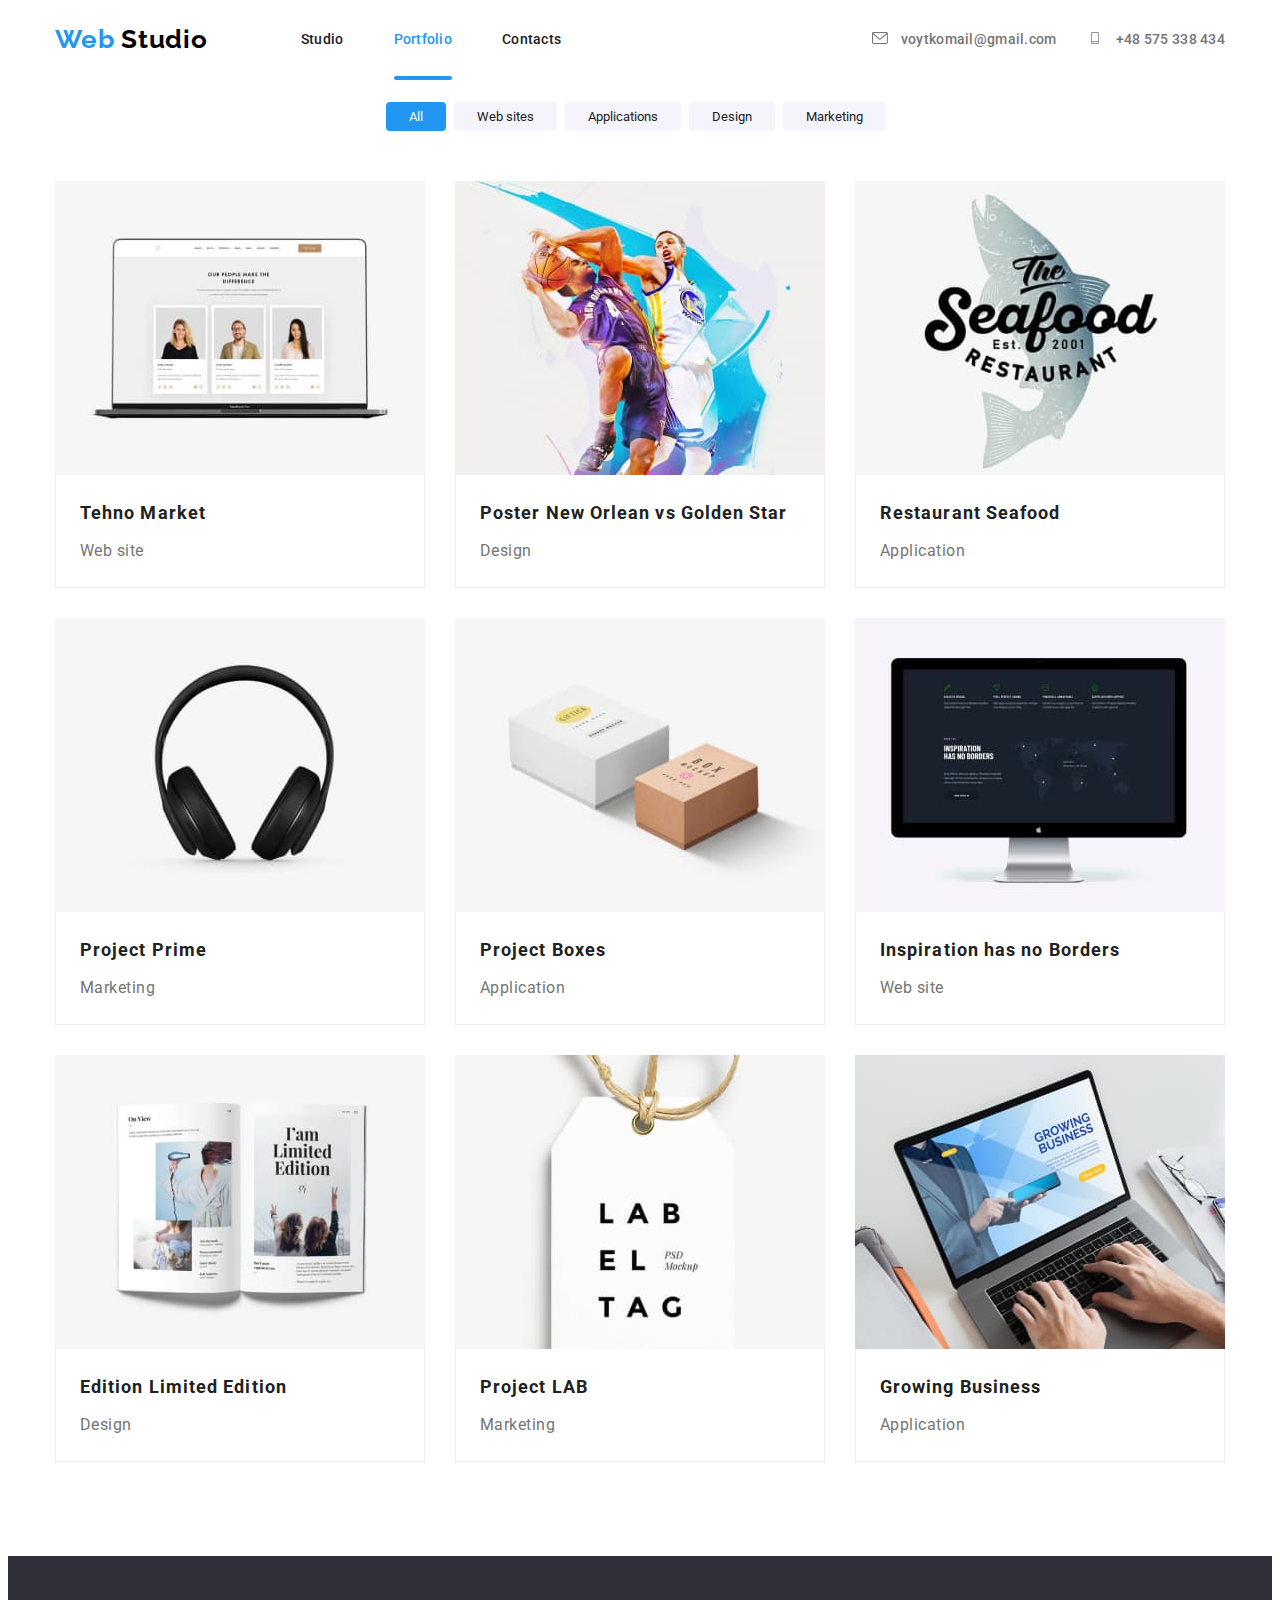
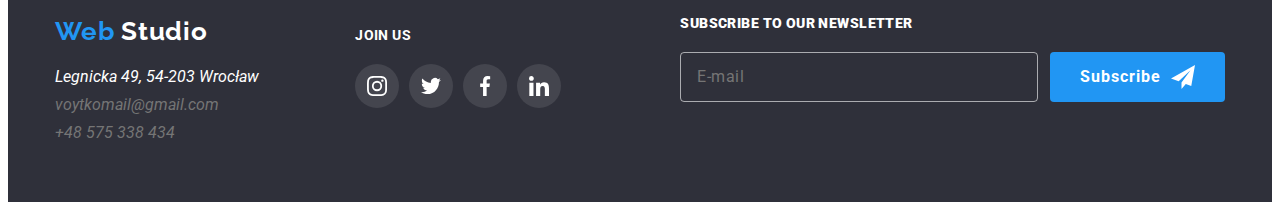
==== portfolio.html @ e6358171 "Refactoring is done." ====
<!DOCTYPE html>
<html lang="en">
  <head>
    <meta charset="UTF-8" />
    <meta http-equiv="X-UA-Compatible" content="IE=edge" />
    <meta name="viewport" content="width=device-width, initial-scale=1.0" />
    <title>Web Studio</title>
    <link
      rel="stylesheet"
      href="https://cdnjs.cloudflare.com/ajax/libs/animate.css/4.1.1/animate.min.css"
    />
    <link
      href="https://fonts.googleapis.com/css2?family=Raleway:wght@700&family=Roboto:wght@400;500;700;900&display=swap"
      rel="stylesheet"
    />
    <link
      rel="stylesheet"
      href="https://cdnjs.cloudflare.com/ajax/libs/modern-normalize/2.0.0/modern-normalize.min.css"
      integrity="sha512-4xo8blKMVCiXpTaLzQSLSw3KFOVPWhm/TRtuPVc4WG6kUgjH6J03IBuG7JZPkcWMxJ5huwaBpOpnwYElP/m6wg=="
      crossorigin="anonymous"
      referrerpolicy="no-referrer"
    />
    <link rel="stylesheet" href="./css/main.min.css" />
  </head>
  <body>
    <!-- Section HEADER -->
    <header class="header">
      <div class="container">
        <nav class="navigation">
          <a class="logo link animate__backInLeft" href="./index.html" lang="en"
            ><span>Web</span> Studio</a
          >
          <ul class="navigation-list list">
            <li class="navigation-list-item">
              <a class="navigation-list-link link" href="./index.html"
                >Studio</a
              >
            </li>
            <li class="navigation-list-item">
              <a
                class="navigation-list-link link link-active"
                href="./portfolio.html"
                >Portfolio</a
              >
            </li>
            <li class="navigation-list-item">
              <a class="navigation-list-link link" href="#contacts">Contacts</a>
            </li>
          </ul>
        </nav>
        <ul class="auth-list list">
          <li class="auth-list-item">
            <a class="auth-list-link link" href="mailto:info@example.com">
              <svg class="auth-list-link-icon" width="16" height="12">
                <use href="./img/sprite.svg#icon-envelope"></use>
              </svg>
              voytkomail@gmail.com</a
            >
          </li>
          <li class="auth-list-item">
            <a class="auth-list-link link" href="tel:+380991111111">
              <svg class="auth-list-link-icon" width="16" height="12">
                <use href="./img/sprite.svg#icon-smartphone"></use>
              </svg>
              +48 575 338 434</a
            >
          </li>
        </ul>
      </div>
    </header>
    <!-- Section MAIN -->
    <main>
      <h1 hidden>Portfolio</h1>
      <!-- Section FILTER -->
      <section class="filter">
        <h2 hidden>Filter</h2>
        <div class="container">
          <button class="button primary" type="button">All</button>
          <button class="button secondary" type="button">Web sites</button>
          <button class="button secondary" type="button">Applications</button>
          <button class="button secondary" type="button">Design</button>
          <button class="button secondary" type="button">Marketing</button>
        </div>
      </section>
      <!-- Section WORK EXAMPLES -->
      <section class="work-examples">
        <div class="container">
          <h2 hidden>Work examples</h2>
          <ul class="work-list list">
            <li class="work-list-item">
              <a class="work-list-link link" href="">
                <div class="work-list-img-wrapper">
                  <img
                    class="work-list-img"
                    src="./img/portfolio/img-01.jpg"
                    alt="Web site Tehno Market"
                    width="370"
                    height="294"
                  />
                  <div class="overlay">
                    <p class="work-list-description">
                      Lorem ipsum dolor sit amet consectetur adipisicing elit.
                      Repellendus reiciendis esse odio soluta tenetur iure
                      excepturi earum voluptatum dolorem optio ut provident
                      autem beatae corporis fugiat minima, doloremque
                      consequatur? Nemo.
                    </p>
                  </div>
                </div>

                <div class="card">
                  <h3 class="work-list-title">Tehno Market</h3>
                  <p class="work-list-card-description">Web site</p>
                </div>
              </a>
            </li>
            <li class="work-list-item">
              <a class="work-list-link link" href="">
                <div class="work-list-img-wrapper">
                  <img
                    class="work-list-img"
                    src="./img/portfolio/img-02.jpg"
                    alt="Poster New Orlean vs Golden Star"
                    width="370"
                    height="294"
                  />
                  <div class="overlay">
                    <p class="work-list-description">
                      Lorem ipsum dolor sit amet consectetur adipisicing elit.
                      Repellendus reiciendis esse odio soluta tenetur iure
                      excepturi earum voluptatum dolorem optio ut provident
                      autem beatae corporis fugiat minima, doloremque
                      consequatur? Nemo.
                    </p>
                  </div>
                </div>

                <div class="card">
                  <h3 class="work-list-title">
                    Poster New Orlean vs Golden Star
                  </h3>
                  <p class="work-list-card-description">Design</p>
                </div>
              </a>
            </li>
            <li class="work-list-item">
              <a class="work-list-link link" href="">
                <div class="work-list-img-wrapper">
                  <img
                    class="work-list-img"
                    src="./img/portfolio/img-03.jpg"
                    alt="Ресторан Сифуд"
                    width="370"
                    height="294"
                  />
                  <div class="overlay">
                    <p class="work-list-description">
                      Lorem ipsum dolor sit amet consectetur adipisicing elit.
                      Repellendus reiciendis esse odio soluta tenetur iure
                      excepturi earum voluptatum dolorem optio ut provident
                      autem beatae corporis fugiat minima, doloremque
                      consequatur? Nemo.
                    </p>
                  </div>
                </div>

                <div class="card">
                  <h3 class="work-list-title">Restaurant Seafood</h3>
                  <p class="work-list-card-description">Application</p>
                </div>
              </a>
            </li>
            <li class="work-list-item">
              <a class="work-list-link link" href="">
                <div class="work-list-img-wrapper">
                  <img
                    class="work-list-img"
                    src="./img/portfolio/img-04.jpg"
                    alt="Project Prime"
                    width="370"
                    height="294"
                  />
                  <div class="overlay">
                    <p class="work-list-description">
                      Lorem ipsum dolor sit amet consectetur adipisicing elit.
                      Repellendus reiciendis esse odio soluta tenetur iure
                      excepturi earum voluptatum dolorem optio ut provident
                      autem beatae corporis fugiat minima, doloremque
                      consequatur? Nemo.
                    </p>
                  </div>
                </div>

                <div class="card">
                  <h3 class="work-list-title">Project Prime</h3>
                  <p class="work-list-card-description">Marketing</p>
                </div>
              </a>
            </li>
            <li class="work-list-item">
              <a class="work-list-link link" href="">
                <div class="work-list-img-wrapper">
                  <img
                    class="work-list-img"
                    src="./img/portfolio/img-05.jpg"
                    alt="Project Boxes"
                    width="370"
                    height="294"
                  />
                  <div class="overlay">
                    <p class="work-list-description">
                      Lorem ipsum dolor sit amet consectetur adipisicing elit.
                      Repellendus reiciendis esse odio soluta tenetur iure
                      excepturi earum voluptatum dolorem optio ut provident
                      autem beatae corporis fugiat minima, doloremque
                      consequatur? Nemo.
                    </p>
                  </div>
                </div>

                <div class="card">
                  <h3 class="work-list-title">Project Boxes</h3>
                  <p class="work-list-card-description">Application</p>
                </div>
              </a>
            </li>
            <li class="work-list-item">
              <a class="work-list-link link" href="">
                <div class="work-list-img-wrapper">
                  <img
                    class="work-list-img"
                    src="./img/portfolio/img-06.jpg"
                    alt="Web site Inspiration has no Borders"
                    width="370"
                    height="294"
                  />
                  <div class="overlay">
                    <p class="work-list-description">
                      Lorem ipsum dolor sit amet consectetur adipisicing elit.
                      Repellendus reiciendis esse odio soluta tenetur iure
                      excepturi earum voluptatum dolorem optio ut provident
                      autem beatae corporis fugiat minima, doloremque
                      consequatur? Nemo.
                    </p>
                  </div>
                </div>

                <div class="card">
                  <h3 class="work-list-title">Inspiration has no Borders</h3>
                  <p class="work-list-card-description">Web site</p>
                </div>
              </a>
            </li>
            <li class="work-list-item">
              <a class="work-list-link link" href="">
                <div class="work-list-img-wrapper">
                  <img
                    class="work-list-img"
                    src="./img/portfolio/img-07.jpg"
                    alt="Edition Limited Edition"
                    width="370"
                    height="294"
                  />
                  <div class="overlay">
                    <p class="work-list-description">
                      Lorem ipsum dolor sit amet consectetur adipisicing elit.
                      Repellendus reiciendis esse odio soluta tenetur iure
                      excepturi earum voluptatum dolorem optio ut provident
                      autem beatae corporis fugiat minima, doloremque
                      consequatur? Nemo.
                    </p>
                  </div>
                </div>

                <div class="card">
                  <h3 class="work-list-title">Edition Limited Edition</h3>
                  <p class="work-list-card-description">Design</p>
                </div>
              </a>
            </li>
            <li class="work-list-item">
              <a class="work-list-link link" href="">
                <div class="work-list-img-wrapper">
                  <img
                    class="work-list-img"
                    src="./img/portfolio/img-08.jpg"
                    alt="Project LAB"
                    width="370"
                    height="294"
                  />
                  <div class="overlay">
                    <p class="work-list-description">
                      Lorem ipsum dolor sit amet consectetur adipisicing elit.
                      Repellendus reiciendis esse odio soluta tenetur iure
                      excepturi earum voluptatum dolorem optio ut provident
                      autem beatae corporis fugiat minima, doloremque
                      consequatur? Nemo.
                    </p>
                  </div>
                </div>

                <div class="card">
                  <h3 class="work-list-title">Project LAB</h3>
                  <p class="work-list-card-description">Marketing</p>
                </div>
              </a>
            </li>
            <li class="work-list-item">
              <a class="work-list-link link" href="">
                <div class="work-list-img-wrapper">
                  <img
                    class="work-list-img"
                    src="./img/portfolio/img-09.jpg"
                    alt="Application Growing Business"
                    width="370"
                    height="294"
                  />
                  <div class="overlay">
                    <p class="work-list-description">
                      Lorem ipsum dolor sit amet consectetur adipisicing elit.
                      Repellendus reiciendis esse odio soluta tenetur iure
                      excepturi earum voluptatum dolorem optio ut provident
                      autem beatae corporis fugiat minima, doloremque
                      consequatur? Nemo.
                    </p>
                  </div>
                </div>

                <div class="card">
                  <h3 class="work-list-title">Growing Business</h3>
                  <p class="work-list-card-description">Application</p>
                </div>
              </a>
            </li>
          </ul>
        </div>
      </section>
    </main>
    <!-- Section FOOTER -->
    <footer id="contacts" class="footer">
      <div class="container">
        <div class="footer-column-first">
          <a class="logo link" href="./index.html" lang="en"
            ><span>Web</span> Studio</a
          >
          <address>
            <a
              class="contacts-address link"
              href="https://maps.app.goo.gl/8hLM3tapwvdXdEix9"
            >
              Legnicka 49, 54-203 Wrocław</a
            >
            <br />
            <a class="contacts-mail link" href="mailto:info@example.com"
              >voytkomail@gmail.com</a
            ><br />
            <a class="contacts-tel link" href="tel:+380991111111"
              >+48 575 338 434</a
            >
          </address>
        </div>

        <div class="footer-column-second">
          <b class="footer-title">join us</b>
          <ul class="footer-list list">
            <li class="footer-list-item">
              <a
                class="footer-list-item-link link"
                href="https://www.instagram.com"
                aria-label="link to instagram"
                target="_blank"
                ><svg class="link-icon" width="20" height="20">
                  <use href="./img/sprite.svg#icon-instagram"></use></svg
              ></a>
            </li>
            <li class="footer-list-item">
              <a
                class="footer-list-item-link link"
                href="https://twitter.com"
                aria-label="link to twitter"
                target="_blank"
                ><svg class="link-icon" width="20" height="20">
                  <use href="./img/sprite.svg#icon-twitter"></use></svg
              ></a>
            </li>
            <li class="footer-list-item">
              <a
                class="footer-list-item-link link"
                href="https://www.facebook.com"
                aria-label="link to facebook"
                target="_blank"
                ><svg class="link-icon" width="20" height="20">
                  <use href="./img/sprite.svg#icon-facebook"></use></svg
              ></a>
            </li>
            <li class="footer-list-item">
              <a
                class="footer-list-item-link link"
                href="https://www.linkedin.com"
                aria-label="link to linkedin"
                target="_blank"
                ><svg class="link-icon" width="20" height="20">
                  <use href="./img/sprite.svg#icon-linkedin"></use></svg
              ></a>
            </li>
          </ul>
        </div>
        <form class="form-subscribe" action="">
          <h2 class="form-subscribe-title">Subscribe to our newsletter</h2>
          <div class="form-subscribe-wrapper">
            <input
              class="form-subscribe-input"
              type="email"
              name="mail-to-subscribe"
              placeholder="E-mail"
              required
            />
            <button class="button primary subscribe-btn">
              Subscribe
              <svg class="subscribe-btn-icon" , width="24" , height="24">
                <use href="./img/menu/sprite.svg#icon-send"></use>
              </svg>
            </button>
          </div>
        </form>
      </div>
    </footer>
  </body>
</html>
---- css/main.min.css ----
html{-webkit-box-sizing:border-box;box-sizing:border-box}*,*::before,*::after{-webkit-box-sizing:inherit;box-sizing:inherit}body{background-color:#fff;color:#212121;font-family:"Roboto",sans-serif}h1,h2,h3,p{margin:0}.logo{display:block;color:#000;font-family:"Raleway";font-style:normal;font-weight:700;font-size:26px;line-height:1.19;letter-spacing:.03em}.title{margin-top:0;margin-bottom:50px;font-style:normal;font-weight:700;font-size:36px;line-height:1.16;text-align:center;letter-spacing:.03em}.link{text-decoration:none}.list{margin-top:0;margin-bottom:0;padding-left:0;list-style:none}.container{margin-left:auto;margin-right:auto;padding-left:15px;padding-right:15px;width:1200px}.section{padding-top:94px;padding-bottom:94px}.button.primary{background-color:#2196f3;color:#fff;font-family:inherit;border:1px solid rgba(0,0,0,0)}.button.secondary{background-color:#fff;color:#2196f3;font-family:inherit;border:1px solid rgba(0,0,0,0)}.navigation-list-link,.auth-list-link{color:#212121;font-style:normal;font-weight:500;font-size:14px;line-height:1.14;letter-spacing:.02em;-webkit-transition:color 250ms linear;transition:color 250ms linear}.header{position:fixed;width:100%;top:0;left:50%;-webkit-transform:translateX(-50%);transform:translateX(-50%);z-index:999;background-color:#fff}.header .container{display:-webkit-box;display:-ms-flexbox;display:flex;-webkit-box-pack:justify;-ms-flex-pack:justify;justify-content:space-between}.header .logo{padding-top:24px;padding-bottom:25px;margin-right:93px;-webkit-animation-duration:1000ms;animation-duration:1000ms}.logo>span{color:#2196f3}.navigation,.navigation-list,.auth-list{display:-webkit-box;display:-ms-flexbox;display:flex}.navigation-list-item:not(:last-child){margin-right:50px}.navigation-list-link,.auth-list-link{display:block;padding-top:32px;padding-bottom:32px}.navigation-list-link:hover,.navigation-list-link:focus{color:#2196f3}.navigation-list-link.link-active{color:#2196f3;padding-bottom:0px}.navigation-list-link.link-active::after{display:block;margin-top:28px;width:100%;height:4px;content:" ";background-color:#2196f3;border-radius:2px}.auth-list-item:not(:last-child){margin-right:30px}.auth-list-link{color:#757575}.auth-list-link:hover,.auth-list-link:focus{color:#2196f3}.auth-list-link-icon{margin-right:10px;fill:currentColor}.footer{padding-top:60px;padding-bottom:60px;background-color:#2f303a}.footer .container{display:-webkit-box;display:-ms-flexbox;display:flex;-webkit-box-pack:justify;-ms-flex-pack:justify;justify-content:space-between}.footer .logo{margin-bottom:20px;color:#fff}.footer-column-first{margin-right:70px}.contacts-address{display:inline-block;margin-bottom:9px;color:#fff}.contacts-address:hover,.contacts-address:focus{color:#2196f3}.contacts-mail{display:inline-block;color:#757575;margin-bottom:9px}.contacts-mail:hover,.contacts-mail:focus{color:#2196f3}.contacts-tel{display:inline-block;color:#757575}.contacts-tel:hover,.contacts-tel:focus{color:#2196f3}.footer-column-second{padding-top:12px;margin-right:93px}.footer-title{display:block;margin-bottom:20px;color:#fff;font-style:normal;font-weight:700;font-size:14px;line-height:1.14;letter-spacing:.03em;text-transform:uppercase}.footer-list{display:-webkit-box;display:-ms-flexbox;display:flex}.footer-list-item:not(:last-child){margin-right:10px}.footer-list-item-link{display:-webkit-box;display:-ms-flexbox;display:flex;-webkit-box-pack:center;-ms-flex-pack:center;justify-content:center;-webkit-box-align:center;-ms-flex-align:center;align-items:center;width:44px;height:44px;fill:#fff;border-radius:50%;background-color:rgba(255,255,255,.1);-webkit-transition:background-color 250ms linear;transition:background-color 250ms linear}.footer-list-item-link:hover,.footer-list-item-link:focus{background-color:#2196f3}.backdrop{position:fixed;top:0;left:0;z-index:1000;opacity:1;width:100%;height:100%;background-color:rgba(0,0,0,.2)}.backdrop.is-hidden{opacity:0;pointer-events:none}.backdrop.is-hidden .modal{-webkit-transform:translate(-50%, -50%) scale(0.9);transform:translate(-50%, -50%) scale(0.9)}.modal{position:absolute;top:50%;left:50%;-webkit-transform:translate(-50%, -50%) scale(1);transform:translate(-50%, -50%) scale(1);-webkit-transition:-webkit-transform 3250ms cubic-bezier(0.4, 0, 0.2, 1);transition:-webkit-transform 3250ms cubic-bezier(0.4, 0, 0.2, 1);transition:transform 3250ms cubic-bezier(0.4, 0, 0.2, 1);transition:transform 3250ms cubic-bezier(0.4, 0, 0.2, 1), -webkit-transform 3250ms cubic-bezier(0.4, 0, 0.2, 1);width:528px;height:581px;background-color:#fff;-webkit-box-shadow:0px 1px 3px rgba(0,0,0,.12),0px 1px 1px rgba(0,0,0,.14),0px 2px 1px rgba(0,0,0,.2);box-shadow:0px 1px 3px rgba(0,0,0,.12),0px 1px 1px rgba(0,0,0,.14),0px 2px 1px rgba(0,0,0,.2);border-radius:4px}.modal-close-btn{position:absolute;top:8px;right:8px;width:30px;height:30px;border-radius:50%;background:#fff;border:1px solid rgba(0,0,0,.1);cursor:pointer}.close-btn-icon{position:absolute;top:50%;left:50%;-webkit-transform:translate(-50%, -50%);transform:translate(-50%, -50%)}.close-btn-icon:hover{fill:#2196f3}.form-subscribe-title{margin-bottom:20px;font-family:"Roboto",sans-serif;font-style:normal;font-weight:900;font-size:14px;line-height:1.14;letter-spacing:.03em;text-transform:uppercase;color:#fff}.form-subscribe-wrapper{display:-webkit-box;display:-ms-flexbox;display:flex}.form-subscribe-input{margin-right:12px;font-family:"Roboto",sans-serif;font-style:normal;font-weight:400;font-size:16px;line-height:1.4;letter-spacing:.03em;padding-left:16px;padding-top:15px;padding-bottom:15px;width:358px;height:50px;border-radius:4px;border:0px;background-color:rgba(0,0,0,0);border:1px solid rgba(255,255,255,.6);color:#fff}.subscribe-btn{display:-webkit-box;display:-ms-flexbox;display:flex;-webkit-box-pack:center;-ms-flex-pack:center;justify-content:center;-webkit-box-align:center;-ms-flex-align:center;align-items:center;padding-top:10px;padding-right:29px;padding-bottom:10px;padding-left:29px;height:50px;font-family:"Roboto",sans-serif;font-style:normal;font-weight:700;font-size:16px;line-height:1.87;letter-spacing:.06em;border-radius:4px}.subscribe-btn-icon{margin-left:10px}.modal-form{display:-webkit-box;display:-ms-flexbox;display:flex;-webkit-box-orient:vertical;-webkit-box-direction:normal;-ms-flex-direction:column;flex-direction:column;padding:40px}.modal-form-title{margin-bottom:30px;font-family:"Roboto";font-style:normal;font-weight:700;font-size:20px;line-height:23px;text-align:center;letter-spacing:.03em;color:#212121}.modal-form-input-wrapper,.modal-form-textarea-wrapper{position:relative;display:block;margin-bottom:28px}.modal-form-input{width:448px;height:40px;padding-top:12px;padding-right:42px;padding-bottom:12px;padding-left:42px;border-radius:4px;border:1px solid rgba(33,33,33,.2)}.modal-form-input:focus{outline:none;border-color:#2196f3}.modal-form-input:not(:-moz-placeholder-shown)+.modal-form-label, .modal-form-textarea:not(:-moz-placeholder-shown)+.modal-form-label.textarea{top:-4px;left:19px;transform:translateY(-100%);font-size:12px;color:#2196f3}.modal-form-input:not(:-ms-input-placeholder)+.modal-form-label, .modal-form-textarea:not(:-ms-input-placeholder)+.modal-form-label.textarea{top:-4px;left:19px;transform:translateY(-100%);font-size:12px;color:#2196f3}.modal-form-input:focus+.modal-form-label,.modal-form-textarea:focus+.modal-form-label.textarea,.modal-form-input:not(:placeholder-shown)+.modal-form-label,.modal-form-textarea:not(:placeholder-shown)+.modal-form-label.textarea{top:-4px;left:19px;-webkit-transform:translateY(-100%);transform:translateY(-100%);font-size:12px;color:#2196f3}.modal-form-input:focus:required:valid:not(:-moz-placeholder-shown){border:1px solid green}.modal-form-input:focus:required:valid:not(:-ms-input-placeholder){border:1px solid green}.modal-form-input:focus:required:valid:not(:placeholder-shown){border:1px solid green}.modal-form-input:not(:focus)+.modal-form-label,.modal-form-textarea:not(:focus)+.modal-form-label.textarea{color:#757575}.modal-form-label{position:absolute;top:50%;left:42px;-webkit-transform:translateY(-50%);transform:translateY(-50%);color:#757575;-webkit-transition:-webkit-transform 250ms linear;transition:-webkit-transform 250ms linear;transition:transform 250ms linear;transition:transform 250ms linear, -webkit-transform 250ms linear}.modal-form-label.textarea{top:12px;left:19px;-webkit-transform:translateY(0);transform:translateY(0)}.modal-form-icon{position:absolute;top:50%;left:19px;-webkit-transform:translateY(-50%);transform:translateY(-50%)}.modal-form-textarea-wrapper{margin-bottom:20px}.modal-form-textarea{width:448px;height:120px;padding-top:12px;padding-right:16px;padding-bottom:12px;padding-left:12px;border-radius:4px;border:1px solid rgba(33,33,33,.2);resize:none}.modal-form-textarea:focus{outline:none;border-color:#2196f3}.modal-form-option-wrapper{display:-webkit-box;display:-ms-flexbox;display:flex;-webkit-box-align:center;-ms-flex-align:center;align-items:center;margin-left:13px;margin-bottom:30px}.modal-form-checkbox{position:absolute;-webkit-appearance:none;-moz-appearance:none;appearance:none}.modal-form-checkbox:checked+.checkbox-icon{border-color:rgba(0,0,0,0);background-color:#2196f3;background-image:url("../img/modal/icon-check.svg");background-size:contain;background-repeat:no-repeat}.checkbox-icon{margin-right:7px;width:16px;height:15px;border:2px solid #000;border-radius:2px}.modal-form-option-span{font-family:"Roboto";font-style:normal;font-weight:400;font-size:14px;line-height:1.71;letter-spacing:.03em;color:#757575}.modal-form-option-link{color:#2196f3}.modal-button{width:200px;height:50px;margin-left:auto;margin-right:auto;border-radius:4px;padding:10px 55px;text-align:center;cursor:pointer}.hero{max-width:1600px;height:600px;margin-top:80px;margin-left:auto;margin-right:auto;padding-top:200px;padding-bottom:200px;background-image:-webkit-gradient(linear, left bottom, left top, from(rgba(47, 48, 58, 0.4)), to(rgba(47, 48, 58, 0.4))),url(../img/hero/hero-img.jpg);background-image:linear-gradient(to top, rgba(47, 48, 58, 0.4), rgba(47, 48, 58, 0.4)),url(../img/hero/hero-img.jpg);background-repeat:no-repeat;background-position:center;background-color:rgba(47,48,58,.4);text-align:center}.hero .button{min-width:200px;height:50px;border-radius:4px;padding:10px 32px;text-align:center;cursor:pointer}.hero-title{margin-top:0;margin-bottom:30px;color:#fff;font-style:normal;font-weight:900;font-size:44px;line-height:1.36;letter-spacing:.06em;text-align:center;text-transform:uppercase}.features{padding-top:94px}.features-list{display:-webkit-box;display:-ms-flexbox;display:flex}.features-list-item:not(:last-child){margin-right:30px}.features-list-item .subtitle{margin-top:0;margin-bottom:10px;font-style:normal;font-weight:700;font-size:14px;line-height:1.14;letter-spacing:.03em;text-transform:uppercase;text-align:center}.features-list-item .description{margin-top:0;margin-bottom:0;color:#757575;font-style:normal;font-weight:400;font-size:14px;line-height:1.71;letter-spacing:.03em}.icon-box{display:-webkit-box;display:-ms-flexbox;display:flex;-webkit-box-pack:center;-ms-flex-pack:center;justify-content:center;-webkit-box-align:center;-ms-flex-align:center;align-items:center;margin-bottom:30px;width:270px;height:120px;background-color:#f5f4fa}.we-do-list{display:-webkit-box;display:-ms-flexbox;display:flex}.we-do-list-item{position:relative}.we-do-list-item:not(:last-child){margin-right:30px}.we-do-list-item .image{display:block}.we-do-list-item-title{position:absolute;bottom:0;width:100%;margin:0px;padding-top:27px;padding-bottom:27px;font-style:normal;font-weight:700;font-size:14px;line-height:1.14;letter-spacing:.03em;text-align:center;text-transform:uppercase;color:#fff;background:rgba(47,48,58,.8)}.social-list-item-link:hover,.social-list-item-link:focus .link-icon{background-color:#2196f3;border-radius:50%;fill:#fff}.team{background-color:#f5f4fa}.team-list{display:-webkit-box;display:-ms-flexbox;display:flex}.team-list-item{display:-webkit-box;display:-ms-flexbox;display:flex;-webkit-box-orient:vertical;-webkit-box-direction:normal;-ms-flex-direction:column;flex-direction:column;-webkit-box-align:center;-ms-flex-align:center;align-items:center;background-color:#fff;border-radius:0px 0px 4px 4px;-webkit-box-shadow:0px 1px 3px rgba(0,0,0,.12),0px 1px 1px rgba(0,0,0,.14),0px 2px 1px rgba(0,0,0,.2);box-shadow:0px 1px 3px rgba(0,0,0,.12),0px 1px 1px rgba(0,0,0,.14),0px 2px 1px rgba(0,0,0,.2)}.team-list-item:not(:last-child){margin-right:30px}.team-list-item .image{margin-bottom:30px}.team-list-item .name{margin-top:0;margin-bottom:10px;font-style:normal;font-weight:500;font-size:16px;line-height:1.19;letter-spacing:.03em;text-align:center}.team-list-item .position{margin-top:0;margin-bottom:30px;color:#757575;font-style:normal;font-weight:400;font-size:16px;line-height:1.19;letter-spacing:.03em;text-align:center}.social-list{display:-webkit-box;display:-ms-flexbox;display:flex;margin-bottom:30px}.social-list-item:not(:last-child){margin-right:10px}.social-list-item-link{display:-webkit-box;display:-ms-flexbox;display:flex;-webkit-box-pack:center;-ms-flex-pack:center;justify-content:center;-webkit-box-align:center;-ms-flex-align:center;align-items:center;width:44px;height:44px;fill:#afb1b8;border-radius:50%;-webkit-transition:background-color 250ms linear;transition:background-color 250ms linear}.customers-list{display:-webkit-box;display:-ms-flexbox;display:flex}.customers-list-item:not(:last-child){margin-right:30px}.customers-list-item-link{display:-webkit-box;display:-ms-flexbox;display:flex;-webkit-box-pack:center;-ms-flex-pack:center;justify-content:center;-webkit-box-align:center;-ms-flex-align:center;align-items:center;width:170px;height:92px;border:1px solid #afb1b8;border-radius:4px;fill:#afb1b8;-webkit-transition:fill 250ms linear,border 250ms linear;transition:fill 250ms linear,border 250ms linear}.customers-list-item-link:hover,.customers-list-item-link:focus{fill:#2196f3;border:1px solid #2196f3}.filter{padding-top:94px;text-align:center}.filter .container{display:-webkit-box;display:-ms-flexbox;display:flex;-webkit-box-pack:center;-ms-flex-pack:center;justify-content:center}.filter .button{padding:6px 22px;border-radius:4px;margin-right:8px;cursor:pointer}.filter .button.secondary{background-color:#f5f4fa;color:#212121}.work-examples{padding-top:50px;padding-bottom:94px}.work-list{display:-webkit-box;display:-ms-flexbox;display:flex;-ms-flex-wrap:wrap;flex-wrap:wrap}.work-list-item{width:370px}.work-list-item:not(:nth-last-child(-n+3)){margin-bottom:30px}.work-list-item:not(:nth-child(3n)){margin-right:30px}.work-list-item:hover{-webkit-box-shadow:0px 1px 1px rgba(0,0,0,.12),0px 4px 4px rgba(0,0,0,.06),1px 4px 6px rgba(0,0,0,.16);box-shadow:0px 1px 1px rgba(0,0,0,.12),0px 4px 4px rgba(0,0,0,.06),1px 4px 6px rgba(0,0,0,.16)}.work-list-link:hover .overlay,.work-list-link:focus .overlay{-webkit-transform:translateY(-100%);transform:translateY(-100%)}.work-list-img-wrapper{position:relative;overflow:hidden}.work-list-img{display:block}.overlay{position:absolute;top:100%;left:0;width:100%;height:100%;display:-webkit-box;display:-ms-flexbox;display:flex;-webkit-box-pack:center;-ms-flex-pack:center;justify-content:center;-webkit-box-align:center;-ms-flex-align:center;align-items:center;background-color:rgba(33,150,243,.9);-webkit-transition:-webkit-transform 250ms cubic-bezier(0.4, 0, 0.2, 1);transition:-webkit-transform 250ms cubic-bezier(0.4, 0, 0.2, 1);transition:transform 250ms cubic-bezier(0.4, 0, 0.2, 1);transition:transform 250ms cubic-bezier(0.4, 0, 0.2, 1), -webkit-transform 250ms cubic-bezier(0.4, 0, 0.2, 1)}.work-list-description{padding:24px;font-style:normal;font-weight:400;font-size:18px;line-height:1.56;letter-spacing:.03em;color:#fff}.work-list-item .card{padding-top:20px;padding-left:24px;padding-bottom:20px;padding-left:24px;border-left:1px solid #eee;border-right:1px solid #eee;border-bottom:1px solid #eee}.work-list-title{margin-top:0;margin-bottom:4px;color:#212121;font-style:normal;font-weight:700;font-size:18px;line-height:2;letter-spacing:.06em}.work-list-card-description{margin-top:0;color:#757575;font-style:normal;font-weight:400;font-size:16px;line-height:2;letter-spacing:.03em}/*# sourceMappingURL=main.min.css.map */
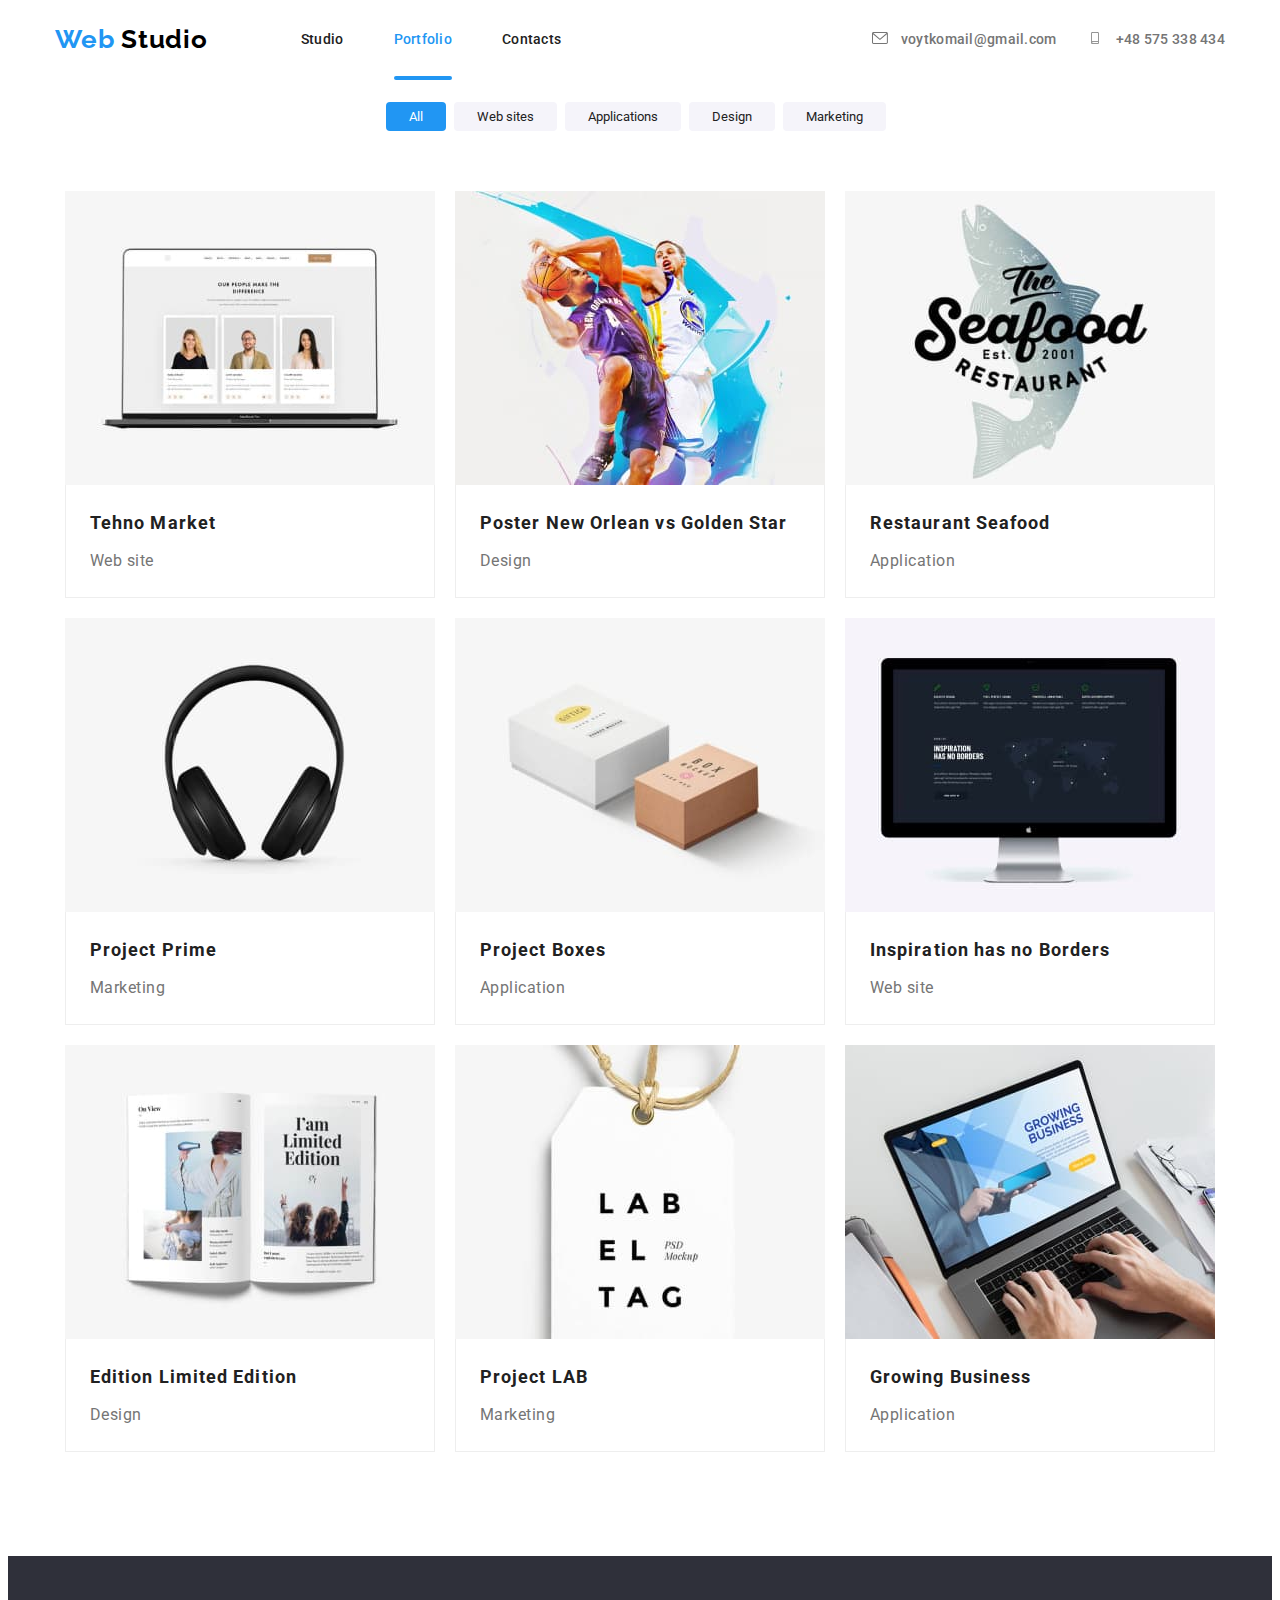
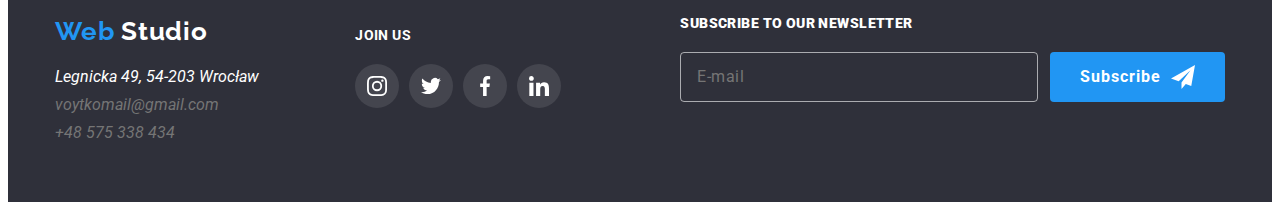
==== commit dd937489: "Add JS to filter." ====
--- a/portfolio.html
+++ b/portfolio.html
@@ -74,12 +74,26 @@
       <!-- Section FILTER -->
       <section class="filter">
         <h2 hidden>Filter</h2>
-        <div class="container">
-          <button class="button primary" type="button">All</button>
-          <button class="button secondary" type="button">Web sites</button>
-          <button class="button secondary" type="button">Applications</button>
-          <button class="button secondary" type="button">Design</button>
-          <button class="button secondary" type="button">Marketing</button>
+        <div class="container filter-js">
+          <button class="button primary" type="button" data-type="all">
+            All
+          </button>
+          <button class="button secondary" type="button" data-type="web-site">
+            Web sites
+          </button>
+          <button
+            class="button secondary"
+            type="button"
+            data-type="application"
+          >
+            Applications
+          </button>
+          <button class="button secondary" type="button" data-type="design">
+            Design
+          </button>
+          <button class="button secondary" type="button" data-type="marketing">
+            Marketing
+          </button>
         </div>
       </section>
       <!-- Section WORK EXAMPLES -->
@@ -87,7 +101,7 @@
         <div class="container">
           <h2 hidden>Work examples</h2>
           <ul class="work-list list">
-            <li class="work-list-item">
+            <li class="work-list-item" data-type="web-site">
               <a class="work-list-link link" href="">
                 <div class="work-list-img-wrapper">
                   <img
@@ -114,7 +128,7 @@
                 </div>
               </a>
             </li>
-            <li class="work-list-item">
+            <li class="work-list-item" data-type="design">
               <a class="work-list-link link" href="">
                 <div class="work-list-img-wrapper">
                   <img
@@ -143,7 +157,7 @@
                 </div>
               </a>
             </li>
-            <li class="work-list-item">
+            <li class="work-list-item" data-type="application">
               <a class="work-list-link link" href="">
                 <div class="work-list-img-wrapper">
                   <img
@@ -170,7 +184,7 @@
                 </div>
               </a>
             </li>
-            <li class="work-list-item">
+            <li class="work-list-item" data-type="marketing">
               <a class="work-list-link link" href="">
                 <div class="work-list-img-wrapper">
                   <img
@@ -197,7 +211,7 @@
                 </div>
               </a>
             </li>
-            <li class="work-list-item">
+            <li class="work-list-item" data-type="application">
               <a class="work-list-link link" href="">
                 <div class="work-list-img-wrapper">
                   <img
@@ -224,7 +238,7 @@
                 </div>
               </a>
             </li>
-            <li class="work-list-item">
+            <li class="work-list-item" data-type="web-site">
               <a class="work-list-link link" href="">
                 <div class="work-list-img-wrapper">
                   <img
@@ -251,7 +265,7 @@
                 </div>
               </a>
             </li>
-            <li class="work-list-item">
+            <li class="work-list-item" data-type="design">
               <a class="work-list-link link" href="">
                 <div class="work-list-img-wrapper">
                   <img
@@ -278,7 +292,7 @@
                 </div>
               </a>
             </li>
-            <li class="work-list-item">
+            <li class="work-list-item" data-type="marketing">
               <a class="work-list-link link" href="">
                 <div class="work-list-img-wrapper">
                   <img
@@ -305,7 +319,7 @@
                 </div>
               </a>
             </li>
-            <li class="work-list-item">
+            <li class="work-list-item" data-type="application">
               <a class="work-list-link link" href="">
                 <div class="work-list-img-wrapper">
                   <img
@@ -425,5 +439,6 @@
         </form>
       </div>
     </footer>
+    <script src="./js/filter.js" type="module"></script>
   </body>
 </html>
--- a/css/main.min.css
+++ b/css/main.min.css
@@ -1 +1 @@
-html{-webkit-box-sizing:border-box;box-sizing:border-box}*,*::before,*::after{-webkit-box-sizing:inherit;box-sizing:inherit}body{background-color:#fff;color:#212121;font-family:"Roboto",sans-serif}h1,h2,h3,p{margin:0}.logo{display:block;color:#000;font-family:"Raleway";font-style:normal;font-weight:700;font-size:26px;line-height:1.19;letter-spacing:.03em}.title{margin-top:0;margin-bottom:50px;font-style:normal;font-weight:700;font-size:36px;line-height:1.16;text-align:center;letter-spacing:.03em}.link{text-decoration:none}.list{margin-top:0;margin-bottom:0;padding-left:0;list-style:none}.container{margin-left:auto;margin-right:auto;padding-left:15px;padding-right:15px;width:1200px}.section{padding-top:94px;padding-bottom:94px}.button.primary{background-color:#2196f3;color:#fff;font-family:inherit;border:1px solid rgba(0,0,0,0)}.button.secondary{background-color:#fff;color:#2196f3;font-family:inherit;border:1px solid rgba(0,0,0,0)}.navigation-list-link,.auth-list-link{color:#212121;font-style:normal;font-weight:500;font-size:14px;line-height:1.14;letter-spacing:.02em;-webkit-transition:color 250ms linear;transition:color 250ms linear}.header{position:fixed;width:100%;top:0;left:50%;-webkit-transform:translateX(-50%);transform:translateX(-50%);z-index:999;background-color:#fff}.header .container{display:-webkit-box;display:-ms-flexbox;display:flex;-webkit-box-pack:justify;-ms-flex-pack:justify;justify-content:space-between}.header .logo{padding-top:24px;padding-bottom:25px;margin-right:93px;-webkit-animation-duration:1000ms;animation-duration:1000ms}.logo>span{color:#2196f3}.navigation,.navigation-list,.auth-list{display:-webkit-box;display:-ms-flexbox;display:flex}.navigation-list-item:not(:last-child){margin-right:50px}.navigation-list-link,.auth-list-link{display:block;padding-top:32px;padding-bottom:32px}.navigation-list-link:hover,.navigation-list-link:focus{color:#2196f3}.navigation-list-link.link-active{color:#2196f3;padding-bottom:0px}.navigation-list-link.link-active::after{display:block;margin-top:28px;width:100%;height:4px;content:" ";background-color:#2196f3;border-radius:2px}.auth-list-item:not(:last-child){margin-right:30px}.auth-list-link{color:#757575}.auth-list-link:hover,.auth-list-link:focus{color:#2196f3}.auth-list-link-icon{margin-right:10px;fill:currentColor}.footer{padding-top:60px;padding-bottom:60px;background-color:#2f303a}.footer .container{display:-webkit-box;display:-ms-flexbox;display:flex;-webkit-box-pack:justify;-ms-flex-pack:justify;justify-content:space-between}.footer .logo{margin-bottom:20px;color:#fff}.footer-column-first{margin-right:70px}.contacts-address{display:inline-block;margin-bottom:9px;color:#fff}.contacts-address:hover,.contacts-address:focus{color:#2196f3}.contacts-mail{display:inline-block;color:#757575;margin-bottom:9px}.contacts-mail:hover,.contacts-mail:focus{color:#2196f3}.contacts-tel{display:inline-block;color:#757575}.contacts-tel:hover,.contacts-tel:focus{color:#2196f3}.footer-column-second{padding-top:12px;margin-right:93px}.footer-title{display:block;margin-bottom:20px;color:#fff;font-style:normal;font-weight:700;font-size:14px;line-height:1.14;letter-spacing:.03em;text-transform:uppercase}.footer-list{display:-webkit-box;display:-ms-flexbox;display:flex}.footer-list-item:not(:last-child){margin-right:10px}.footer-list-item-link{display:-webkit-box;display:-ms-flexbox;display:flex;-webkit-box-pack:center;-ms-flex-pack:center;justify-content:center;-webkit-box-align:center;-ms-flex-align:center;align-items:center;width:44px;height:44px;fill:#fff;border-radius:50%;background-color:rgba(255,255,255,.1);-webkit-transition:background-color 250ms linear;transition:background-color 250ms linear}.footer-list-item-link:hover,.footer-list-item-link:focus{background-color:#2196f3}.backdrop{position:fixed;top:0;left:0;z-index:1000;opacity:1;width:100%;height:100%;background-color:rgba(0,0,0,.2)}.backdrop.is-hidden{opacity:0;pointer-events:none}.backdrop.is-hidden .modal{-webkit-transform:translate(-50%, -50%) scale(0.9);transform:translate(-50%, -50%) scale(0.9)}.modal{position:absolute;top:50%;left:50%;-webkit-transform:translate(-50%, -50%) scale(1);transform:translate(-50%, -50%) scale(1);-webkit-transition:-webkit-transform 3250ms cubic-bezier(0.4, 0, 0.2, 1);transition:-webkit-transform 3250ms cubic-bezier(0.4, 0, 0.2, 1);transition:transform 3250ms cubic-bezier(0.4, 0, 0.2, 1);transition:transform 3250ms cubic-bezier(0.4, 0, 0.2, 1), -webkit-transform 3250ms cubic-bezier(0.4, 0, 0.2, 1);width:528px;height:581px;background-color:#fff;-webkit-box-shadow:0px 1px 3px rgba(0,0,0,.12),0px 1px 1px rgba(0,0,0,.14),0px 2px 1px rgba(0,0,0,.2);box-shadow:0px 1px 3px rgba(0,0,0,.12),0px 1px 1px rgba(0,0,0,.14),0px 2px 1px rgba(0,0,0,.2);border-radius:4px}.modal-close-btn{position:absolute;top:8px;right:8px;width:30px;height:30px;border-radius:50%;background:#fff;border:1px solid rgba(0,0,0,.1);cursor:pointer}.close-btn-icon{position:absolute;top:50%;left:50%;-webkit-transform:translate(-50%, -50%);transform:translate(-50%, -50%)}.close-btn-icon:hover{fill:#2196f3}.form-subscribe-title{margin-bottom:20px;font-family:"Roboto",sans-serif;font-style:normal;font-weight:900;font-size:14px;line-height:1.14;letter-spacing:.03em;text-transform:uppercase;color:#fff}.form-subscribe-wrapper{display:-webkit-box;display:-ms-flexbox;display:flex}.form-subscribe-input{margin-right:12px;font-family:"Roboto",sans-serif;font-style:normal;font-weight:400;font-size:16px;line-height:1.4;letter-spacing:.03em;padding-left:16px;padding-top:15px;padding-bottom:15px;width:358px;height:50px;border-radius:4px;border:0px;background-color:rgba(0,0,0,0);border:1px solid rgba(255,255,255,.6);color:#fff}.subscribe-btn{display:-webkit-box;display:-ms-flexbox;display:flex;-webkit-box-pack:center;-ms-flex-pack:center;justify-content:center;-webkit-box-align:center;-ms-flex-align:center;align-items:center;padding-top:10px;padding-right:29px;padding-bottom:10px;padding-left:29px;height:50px;font-family:"Roboto",sans-serif;font-style:normal;font-weight:700;font-size:16px;line-height:1.87;letter-spacing:.06em;border-radius:4px}.subscribe-btn-icon{margin-left:10px}.modal-form{display:-webkit-box;display:-ms-flexbox;display:flex;-webkit-box-orient:vertical;-webkit-box-direction:normal;-ms-flex-direction:column;flex-direction:column;padding:40px}.modal-form-title{margin-bottom:30px;font-family:"Roboto";font-style:normal;font-weight:700;font-size:20px;line-height:23px;text-align:center;letter-spacing:.03em;color:#212121}.modal-form-input-wrapper,.modal-form-textarea-wrapper{position:relative;display:block;margin-bottom:28px}.modal-form-input{width:448px;height:40px;padding-top:12px;padding-right:42px;padding-bottom:12px;padding-left:42px;border-radius:4px;border:1px solid rgba(33,33,33,.2)}.modal-form-input:focus{outline:none;border-color:#2196f3}.modal-form-input:not(:-moz-placeholder-shown)+.modal-form-label, .modal-form-textarea:not(:-moz-placeholder-shown)+.modal-form-label.textarea{top:-4px;left:19px;transform:translateY(-100%);font-size:12px;color:#2196f3}.modal-form-input:not(:-ms-input-placeholder)+.modal-form-label, .modal-form-textarea:not(:-ms-input-placeholder)+.modal-form-label.textarea{top:-4px;left:19px;transform:translateY(-100%);font-size:12px;color:#2196f3}.modal-form-input:focus+.modal-form-label,.modal-form-textarea:focus+.modal-form-label.textarea,.modal-form-input:not(:placeholder-shown)+.modal-form-label,.modal-form-textarea:not(:placeholder-shown)+.modal-form-label.textarea{top:-4px;left:19px;-webkit-transform:translateY(-100%);transform:translateY(-100%);font-size:12px;color:#2196f3}.modal-form-input:focus:required:valid:not(:-moz-placeholder-shown){border:1px solid green}.modal-form-input:focus:required:valid:not(:-ms-input-placeholder){border:1px solid green}.modal-form-input:focus:required:valid:not(:placeholder-shown){border:1px solid green}.modal-form-input:not(:focus)+.modal-form-label,.modal-form-textarea:not(:focus)+.modal-form-label.textarea{color:#757575}.modal-form-label{position:absolute;top:50%;left:42px;-webkit-transform:translateY(-50%);transform:translateY(-50%);color:#757575;-webkit-transition:-webkit-transform 250ms linear;transition:-webkit-transform 250ms linear;transition:transform 250ms linear;transition:transform 250ms linear, -webkit-transform 250ms linear}.modal-form-label.textarea{top:12px;left:19px;-webkit-transform:translateY(0);transform:translateY(0)}.modal-form-icon{position:absolute;top:50%;left:19px;-webkit-transform:translateY(-50%);transform:translateY(-50%)}.modal-form-textarea-wrapper{margin-bottom:20px}.modal-form-textarea{width:448px;height:120px;padding-top:12px;padding-right:16px;padding-bottom:12px;padding-left:12px;border-radius:4px;border:1px solid rgba(33,33,33,.2);resize:none}.modal-form-textarea:focus{outline:none;border-color:#2196f3}.modal-form-option-wrapper{display:-webkit-box;display:-ms-flexbox;display:flex;-webkit-box-align:center;-ms-flex-align:center;align-items:center;margin-left:13px;margin-bottom:30px}.modal-form-checkbox{position:absolute;-webkit-appearance:none;-moz-appearance:none;appearance:none}.modal-form-checkbox:checked+.checkbox-icon{border-color:rgba(0,0,0,0);background-color:#2196f3;background-image:url("../img/modal/icon-check.svg");background-size:contain;background-repeat:no-repeat}.checkbox-icon{margin-right:7px;width:16px;height:15px;border:2px solid #000;border-radius:2px}.modal-form-option-span{font-family:"Roboto";font-style:normal;font-weight:400;font-size:14px;line-height:1.71;letter-spacing:.03em;color:#757575}.modal-form-option-link{color:#2196f3}.modal-button{width:200px;height:50px;margin-left:auto;margin-right:auto;border-radius:4px;padding:10px 55px;text-align:center;cursor:pointer}.hero{max-width:1600px;height:600px;margin-top:80px;margin-left:auto;margin-right:auto;padding-top:200px;padding-bottom:200px;background-image:-webkit-gradient(linear, left bottom, left top, from(rgba(47, 48, 58, 0.4)), to(rgba(47, 48, 58, 0.4))),url(../img/hero/hero-img.jpg);background-image:linear-gradient(to top, rgba(47, 48, 58, 0.4), rgba(47, 48, 58, 0.4)),url(../img/hero/hero-img.jpg);background-repeat:no-repeat;background-position:center;background-color:rgba(47,48,58,.4);text-align:center}.hero .button{min-width:200px;height:50px;border-radius:4px;padding:10px 32px;text-align:center;cursor:pointer}.hero-title{margin-top:0;margin-bottom:30px;color:#fff;font-style:normal;font-weight:900;font-size:44px;line-height:1.36;letter-spacing:.06em;text-align:center;text-transform:uppercase}.features{padding-top:94px}.features-list{display:-webkit-box;display:-ms-flexbox;display:flex}.features-list-item:not(:last-child){margin-right:30px}.features-list-item .subtitle{margin-top:0;margin-bottom:10px;font-style:normal;font-weight:700;font-size:14px;line-height:1.14;letter-spacing:.03em;text-transform:uppercase;text-align:center}.features-list-item .description{margin-top:0;margin-bottom:0;color:#757575;font-style:normal;font-weight:400;font-size:14px;line-height:1.71;letter-spacing:.03em}.icon-box{display:-webkit-box;display:-ms-flexbox;display:flex;-webkit-box-pack:center;-ms-flex-pack:center;justify-content:center;-webkit-box-align:center;-ms-flex-align:center;align-items:center;margin-bottom:30px;width:270px;height:120px;background-color:#f5f4fa}.we-do-list{display:-webkit-box;display:-ms-flexbox;display:flex}.we-do-list-item{position:relative}.we-do-list-item:not(:last-child){margin-right:30px}.we-do-list-item .image{display:block}.we-do-list-item-title{position:absolute;bottom:0;width:100%;margin:0px;padding-top:27px;padding-bottom:27px;font-style:normal;font-weight:700;font-size:14px;line-height:1.14;letter-spacing:.03em;text-align:center;text-transform:uppercase;color:#fff;background:rgba(47,48,58,.8)}.social-list-item-link:hover,.social-list-item-link:focus .link-icon{background-color:#2196f3;border-radius:50%;fill:#fff}.team{background-color:#f5f4fa}.team-list{display:-webkit-box;display:-ms-flexbox;display:flex}.team-list-item{display:-webkit-box;display:-ms-flexbox;display:flex;-webkit-box-orient:vertical;-webkit-box-direction:normal;-ms-flex-direction:column;flex-direction:column;-webkit-box-align:center;-ms-flex-align:center;align-items:center;background-color:#fff;border-radius:0px 0px 4px 4px;-webkit-box-shadow:0px 1px 3px rgba(0,0,0,.12),0px 1px 1px rgba(0,0,0,.14),0px 2px 1px rgba(0,0,0,.2);box-shadow:0px 1px 3px rgba(0,0,0,.12),0px 1px 1px rgba(0,0,0,.14),0px 2px 1px rgba(0,0,0,.2)}.team-list-item:not(:last-child){margin-right:30px}.team-list-item .image{margin-bottom:30px}.team-list-item .name{margin-top:0;margin-bottom:10px;font-style:normal;font-weight:500;font-size:16px;line-height:1.19;letter-spacing:.03em;text-align:center}.team-list-item .position{margin-top:0;margin-bottom:30px;color:#757575;font-style:normal;font-weight:400;font-size:16px;line-height:1.19;letter-spacing:.03em;text-align:center}.social-list{display:-webkit-box;display:-ms-flexbox;display:flex;margin-bottom:30px}.social-list-item:not(:last-child){margin-right:10px}.social-list-item-link{display:-webkit-box;display:-ms-flexbox;display:flex;-webkit-box-pack:center;-ms-flex-pack:center;justify-content:center;-webkit-box-align:center;-ms-flex-align:center;align-items:center;width:44px;height:44px;fill:#afb1b8;border-radius:50%;-webkit-transition:background-color 250ms linear;transition:background-color 250ms linear}.customers-list{display:-webkit-box;display:-ms-flexbox;display:flex}.customers-list-item:not(:last-child){margin-right:30px}.customers-list-item-link{display:-webkit-box;display:-ms-flexbox;display:flex;-webkit-box-pack:center;-ms-flex-pack:center;justify-content:center;-webkit-box-align:center;-ms-flex-align:center;align-items:center;width:170px;height:92px;border:1px solid #afb1b8;border-radius:4px;fill:#afb1b8;-webkit-transition:fill 250ms linear,border 250ms linear;transition:fill 250ms linear,border 250ms linear}.customers-list-item-link:hover,.customers-list-item-link:focus{fill:#2196f3;border:1px solid #2196f3}.filter{padding-top:94px;text-align:center}.filter .container{display:-webkit-box;display:-ms-flexbox;display:flex;-webkit-box-pack:center;-ms-flex-pack:center;justify-content:center}.filter .button{padding:6px 22px;border-radius:4px;margin-right:8px;cursor:pointer}.filter .button.secondary{background-color:#f5f4fa;color:#212121}.work-examples{padding-top:50px;padding-bottom:94px}.work-list{display:-webkit-box;display:-ms-flexbox;display:flex;-ms-flex-wrap:wrap;flex-wrap:wrap}.work-list-item{width:370px}.work-list-item:not(:nth-last-child(-n+3)){margin-bottom:30px}.work-list-item:not(:nth-child(3n)){margin-right:30px}.work-list-item:hover{-webkit-box-shadow:0px 1px 1px rgba(0,0,0,.12),0px 4px 4px rgba(0,0,0,.06),1px 4px 6px rgba(0,0,0,.16);box-shadow:0px 1px 1px rgba(0,0,0,.12),0px 4px 4px rgba(0,0,0,.06),1px 4px 6px rgba(0,0,0,.16)}.work-list-link:hover .overlay,.work-list-link:focus .overlay{-webkit-transform:translateY(-100%);transform:translateY(-100%)}.work-list-img-wrapper{position:relative;overflow:hidden}.work-list-img{display:block}.overlay{position:absolute;top:100%;left:0;width:100%;height:100%;display:-webkit-box;display:-ms-flexbox;display:flex;-webkit-box-pack:center;-ms-flex-pack:center;justify-content:center;-webkit-box-align:center;-ms-flex-align:center;align-items:center;background-color:rgba(33,150,243,.9);-webkit-transition:-webkit-transform 250ms cubic-bezier(0.4, 0, 0.2, 1);transition:-webkit-transform 250ms cubic-bezier(0.4, 0, 0.2, 1);transition:transform 250ms cubic-bezier(0.4, 0, 0.2, 1);transition:transform 250ms cubic-bezier(0.4, 0, 0.2, 1), -webkit-transform 250ms cubic-bezier(0.4, 0, 0.2, 1)}.work-list-description{padding:24px;font-style:normal;font-weight:400;font-size:18px;line-height:1.56;letter-spacing:.03em;color:#fff}.work-list-item .card{padding-top:20px;padding-left:24px;padding-bottom:20px;padding-left:24px;border-left:1px solid #eee;border-right:1px solid #eee;border-bottom:1px solid #eee}.work-list-title{margin-top:0;margin-bottom:4px;color:#212121;font-style:normal;font-weight:700;font-size:18px;line-height:2;letter-spacing:.06em}.work-list-card-description{margin-top:0;color:#757575;font-style:normal;font-weight:400;font-size:16px;line-height:2;letter-spacing:.03em}/*# sourceMappingURL=main.min.css.map */+html{-webkit-box-sizing:border-box;box-sizing:border-box}*,*::before,*::after{-webkit-box-sizing:inherit;box-sizing:inherit}body{background-color:#fff;color:#212121;font-family:"Roboto",sans-serif}h1,h2,h3,p{margin:0}.logo{display:block;color:#000;font-family:"Raleway";font-style:normal;font-weight:700;font-size:26px;line-height:1.19;letter-spacing:.03em}.title{margin-top:0;margin-bottom:50px;font-style:normal;font-weight:700;font-size:36px;line-height:1.16;text-align:center;letter-spacing:.03em}.link{text-decoration:none}.list{margin-top:0;margin-bottom:0;padding-left:0;list-style:none}.container{margin-left:auto;margin-right:auto;padding-left:15px;padding-right:15px;width:1200px}.section{padding-top:94px;padding-bottom:94px}.button.primary{background-color:#2196f3;color:#fff;font-family:inherit;border:1px solid rgba(0,0,0,0)}.button.secondary{background-color:#fff;color:#2196f3;font-family:inherit;border:1px solid rgba(0,0,0,0)}.navigation-list-link,.auth-list-link{color:#212121;font-style:normal;font-weight:500;font-size:14px;line-height:1.14;letter-spacing:.02em;-webkit-transition:color 250ms linear;transition:color 250ms linear}.header{position:fixed;width:100%;top:0;left:50%;-webkit-transform:translateX(-50%);transform:translateX(-50%);z-index:999;background-color:#fff}.header .container{display:-webkit-box;display:-ms-flexbox;display:flex;-webkit-box-pack:justify;-ms-flex-pack:justify;justify-content:space-between}.header .logo{padding-top:24px;padding-bottom:25px;margin-right:93px;-webkit-animation-duration:1000ms;animation-duration:1000ms}.logo>span{color:#2196f3}.navigation,.navigation-list,.auth-list{display:-webkit-box;display:-ms-flexbox;display:flex}.navigation-list-item:not(:last-child){margin-right:50px}.navigation-list-link,.auth-list-link{display:block;padding-top:32px;padding-bottom:32px}.navigation-list-link:hover,.navigation-list-link:focus{color:#2196f3}.navigation-list-link.link-active{color:#2196f3;padding-bottom:0px}.navigation-list-link.link-active::after{display:block;margin-top:28px;width:100%;height:4px;content:" ";background-color:#2196f3;border-radius:2px}.auth-list-item:not(:last-child){margin-right:30px}.auth-list-link{color:#757575}.auth-list-link:hover,.auth-list-link:focus{color:#2196f3}.auth-list-link-icon{margin-right:10px;fill:currentColor}.footer{padding-top:60px;padding-bottom:60px;background-color:#2f303a}.footer .container{display:-webkit-box;display:-ms-flexbox;display:flex;-webkit-box-pack:justify;-ms-flex-pack:justify;justify-content:space-between}.footer .logo{margin-bottom:20px;color:#fff}.footer-column-first{margin-right:70px}.contacts-address{display:inline-block;margin-bottom:9px;color:#fff}.contacts-address:hover,.contacts-address:focus{color:#2196f3}.contacts-mail{display:inline-block;color:#757575;margin-bottom:9px}.contacts-mail:hover,.contacts-mail:focus{color:#2196f3}.contacts-tel{display:inline-block;color:#757575}.contacts-tel:hover,.contacts-tel:focus{color:#2196f3}.footer-column-second{padding-top:12px;margin-right:93px}.footer-title{display:block;margin-bottom:20px;color:#fff;font-style:normal;font-weight:700;font-size:14px;line-height:1.14;letter-spacing:.03em;text-transform:uppercase}.footer-list{display:-webkit-box;display:-ms-flexbox;display:flex}.footer-list-item:not(:last-child){margin-right:10px}.footer-list-item-link{display:-webkit-box;display:-ms-flexbox;display:flex;-webkit-box-pack:center;-ms-flex-pack:center;justify-content:center;-webkit-box-align:center;-ms-flex-align:center;align-items:center;width:44px;height:44px;fill:#fff;border-radius:50%;background-color:rgba(255,255,255,.1);-webkit-transition:background-color 250ms linear;transition:background-color 250ms linear}.footer-list-item-link:hover,.footer-list-item-link:focus{background-color:#2196f3}.backdrop{position:fixed;top:0;left:0;z-index:1000;opacity:1;width:100%;height:100%;background-color:rgba(0,0,0,.2)}.backdrop.is-hidden{opacity:0;pointer-events:none}.backdrop.is-hidden .modal{-webkit-transform:translate(-50%, -50%) scale(0.9);transform:translate(-50%, -50%) scale(0.9)}.modal{position:absolute;top:50%;left:50%;-webkit-transform:translate(-50%, -50%) scale(1);transform:translate(-50%, -50%) scale(1);-webkit-transition:-webkit-transform 3250ms cubic-bezier(0.4, 0, 0.2, 1);transition:-webkit-transform 3250ms cubic-bezier(0.4, 0, 0.2, 1);transition:transform 3250ms cubic-bezier(0.4, 0, 0.2, 1);transition:transform 3250ms cubic-bezier(0.4, 0, 0.2, 1), -webkit-transform 3250ms cubic-bezier(0.4, 0, 0.2, 1);width:528px;height:581px;background-color:#fff;-webkit-box-shadow:0px 1px 3px rgba(0,0,0,.12),0px 1px 1px rgba(0,0,0,.14),0px 2px 1px rgba(0,0,0,.2);box-shadow:0px 1px 3px rgba(0,0,0,.12),0px 1px 1px rgba(0,0,0,.14),0px 2px 1px rgba(0,0,0,.2);border-radius:4px}.modal-close-btn{position:absolute;top:8px;right:8px;width:30px;height:30px;border-radius:50%;background:#fff;border:1px solid rgba(0,0,0,.1);cursor:pointer}.close-btn-icon{position:absolute;top:50%;left:50%;-webkit-transform:translate(-50%, -50%);transform:translate(-50%, -50%)}.close-btn-icon:hover{fill:#2196f3}.form-subscribe-title{margin-bottom:20px;font-family:"Roboto",sans-serif;font-style:normal;font-weight:900;font-size:14px;line-height:1.14;letter-spacing:.03em;text-transform:uppercase;color:#fff}.form-subscribe-wrapper{display:-webkit-box;display:-ms-flexbox;display:flex}.form-subscribe-input{margin-right:12px;font-family:"Roboto",sans-serif;font-style:normal;font-weight:400;font-size:16px;line-height:1.4;letter-spacing:.03em;padding-left:16px;padding-top:15px;padding-bottom:15px;width:358px;height:50px;border-radius:4px;border:0px;background-color:rgba(0,0,0,0);border:1px solid rgba(255,255,255,.6);color:#fff}.subscribe-btn{display:-webkit-box;display:-ms-flexbox;display:flex;-webkit-box-pack:center;-ms-flex-pack:center;justify-content:center;-webkit-box-align:center;-ms-flex-align:center;align-items:center;padding-top:10px;padding-right:29px;padding-bottom:10px;padding-left:29px;height:50px;font-family:"Roboto",sans-serif;font-style:normal;font-weight:700;font-size:16px;line-height:1.87;letter-spacing:.06em;border-radius:4px}.subscribe-btn-icon{margin-left:10px}.modal-form{display:-webkit-box;display:-ms-flexbox;display:flex;-webkit-box-orient:vertical;-webkit-box-direction:normal;-ms-flex-direction:column;flex-direction:column;padding:40px}.modal-form-title{margin-bottom:30px;font-family:"Roboto";font-style:normal;font-weight:700;font-size:20px;line-height:23px;text-align:center;letter-spacing:.03em;color:#212121}.modal-form-input-wrapper,.modal-form-textarea-wrapper{position:relative;display:block;margin-bottom:28px}.modal-form-input{width:448px;height:40px;padding-top:12px;padding-right:42px;padding-bottom:12px;padding-left:42px;border-radius:4px;border:1px solid rgba(33,33,33,.2)}.modal-form-input:focus{outline:none;border-color:#2196f3}.modal-form-input:not(:-moz-placeholder-shown)+.modal-form-label, .modal-form-textarea:not(:-moz-placeholder-shown)+.modal-form-label.textarea{top:-4px;left:19px;transform:translateY(-100%);font-size:12px;color:#2196f3}.modal-form-input:not(:-ms-input-placeholder)+.modal-form-label, .modal-form-textarea:not(:-ms-input-placeholder)+.modal-form-label.textarea{top:-4px;left:19px;transform:translateY(-100%);font-size:12px;color:#2196f3}.modal-form-input:focus+.modal-form-label,.modal-form-textarea:focus+.modal-form-label.textarea,.modal-form-input:not(:placeholder-shown)+.modal-form-label,.modal-form-textarea:not(:placeholder-shown)+.modal-form-label.textarea{top:-4px;left:19px;-webkit-transform:translateY(-100%);transform:translateY(-100%);font-size:12px;color:#2196f3}.modal-form-input:focus:required:valid:not(:-moz-placeholder-shown){border:1px solid green}.modal-form-input:focus:required:valid:not(:-ms-input-placeholder){border:1px solid green}.modal-form-input:focus:required:valid:not(:placeholder-shown){border:1px solid green}.modal-form-input:not(:focus)+.modal-form-label,.modal-form-textarea:not(:focus)+.modal-form-label.textarea{color:#757575}.modal-form-label{position:absolute;top:50%;left:42px;-webkit-transform:translateY(-50%);transform:translateY(-50%);color:#757575;-webkit-transition:-webkit-transform 250ms linear;transition:-webkit-transform 250ms linear;transition:transform 250ms linear;transition:transform 250ms linear, -webkit-transform 250ms linear}.modal-form-label.textarea{top:12px;left:19px;-webkit-transform:translateY(0);transform:translateY(0)}.modal-form-icon{position:absolute;top:50%;left:19px;-webkit-transform:translateY(-50%);transform:translateY(-50%)}.modal-form-textarea-wrapper{margin-bottom:20px}.modal-form-textarea{width:448px;height:120px;padding-top:12px;padding-right:16px;padding-bottom:12px;padding-left:12px;border-radius:4px;border:1px solid rgba(33,33,33,.2);resize:none}.modal-form-textarea:focus{outline:none;border-color:#2196f3}.modal-form-option-wrapper{display:-webkit-box;display:-ms-flexbox;display:flex;-webkit-box-align:center;-ms-flex-align:center;align-items:center;margin-left:13px;margin-bottom:30px}.modal-form-checkbox{position:absolute;-webkit-appearance:none;-moz-appearance:none;appearance:none}.modal-form-checkbox:checked+.checkbox-icon{border-color:rgba(0,0,0,0);background-color:#2196f3;background-image:url("../img/modal/icon-check.svg");background-size:contain;background-repeat:no-repeat}.checkbox-icon{margin-right:7px;width:16px;height:15px;border:2px solid #000;border-radius:2px}.modal-form-option-span{font-family:"Roboto";font-style:normal;font-weight:400;font-size:14px;line-height:1.71;letter-spacing:.03em;color:#757575}.modal-form-option-link{color:#2196f3}.modal-button{width:200px;height:50px;margin-left:auto;margin-right:auto;border-radius:4px;padding:10px 55px;text-align:center;cursor:pointer}.hero{max-width:1600px;height:600px;margin-top:80px;margin-left:auto;margin-right:auto;padding-top:200px;padding-bottom:200px;background-image:-webkit-gradient(linear, left bottom, left top, from(rgba(47, 48, 58, 0.4)), to(rgba(47, 48, 58, 0.4))),url(../img/hero/hero-img.jpg);background-image:linear-gradient(to top, rgba(47, 48, 58, 0.4), rgba(47, 48, 58, 0.4)),url(../img/hero/hero-img.jpg);background-repeat:no-repeat;background-position:center;background-color:rgba(47,48,58,.4);text-align:center}.hero .button{min-width:200px;height:50px;border-radius:4px;padding:10px 32px;text-align:center;cursor:pointer}.hero-title{margin-top:0;margin-bottom:30px;color:#fff;font-style:normal;font-weight:900;font-size:44px;line-height:1.36;letter-spacing:.06em;text-align:center;text-transform:uppercase}.features{padding-top:94px}.features-list{display:-webkit-box;display:-ms-flexbox;display:flex}.features-list-item:not(:last-child){margin-right:30px}.features-list-item .subtitle{margin-top:0;margin-bottom:10px;font-style:normal;font-weight:700;font-size:14px;line-height:1.14;letter-spacing:.03em;text-transform:uppercase;text-align:center}.features-list-item .description{margin-top:0;margin-bottom:0;color:#757575;font-style:normal;font-weight:400;font-size:14px;line-height:1.71;letter-spacing:.03em}.icon-box{display:-webkit-box;display:-ms-flexbox;display:flex;-webkit-box-pack:center;-ms-flex-pack:center;justify-content:center;-webkit-box-align:center;-ms-flex-align:center;align-items:center;margin-bottom:30px;width:270px;height:120px;background-color:#f5f4fa}.we-do-list{display:-webkit-box;display:-ms-flexbox;display:flex}.we-do-list-item{position:relative}.we-do-list-item:not(:last-child){margin-right:30px}.we-do-list-item .image{display:block}.we-do-list-item-title{position:absolute;bottom:0;width:100%;margin:0px;padding-top:27px;padding-bottom:27px;font-style:normal;font-weight:700;font-size:14px;line-height:1.14;letter-spacing:.03em;text-align:center;text-transform:uppercase;color:#fff;background:rgba(47,48,58,.8)}.social-list-item-link:hover,.social-list-item-link:focus .link-icon{background-color:#2196f3;border-radius:50%;fill:#fff}.team{background-color:#f5f4fa}.team-list{display:-webkit-box;display:-ms-flexbox;display:flex}.team-list-item{display:-webkit-box;display:-ms-flexbox;display:flex;-webkit-box-orient:vertical;-webkit-box-direction:normal;-ms-flex-direction:column;flex-direction:column;-webkit-box-align:center;-ms-flex-align:center;align-items:center;background-color:#fff;border-radius:0px 0px 4px 4px;-webkit-box-shadow:0px 1px 3px rgba(0,0,0,.12),0px 1px 1px rgba(0,0,0,.14),0px 2px 1px rgba(0,0,0,.2);box-shadow:0px 1px 3px rgba(0,0,0,.12),0px 1px 1px rgba(0,0,0,.14),0px 2px 1px rgba(0,0,0,.2)}.team-list-item:not(:last-child){margin-right:30px}.team-list-item .image{margin-bottom:30px}.team-list-item .name{margin-top:0;margin-bottom:10px;font-style:normal;font-weight:500;font-size:16px;line-height:1.19;letter-spacing:.03em;text-align:center}.team-list-item .position{margin-top:0;margin-bottom:30px;color:#757575;font-style:normal;font-weight:400;font-size:16px;line-height:1.19;letter-spacing:.03em;text-align:center}.social-list{display:-webkit-box;display:-ms-flexbox;display:flex;margin-bottom:30px}.social-list-item:not(:last-child){margin-right:10px}.social-list-item-link{display:-webkit-box;display:-ms-flexbox;display:flex;-webkit-box-pack:center;-ms-flex-pack:center;justify-content:center;-webkit-box-align:center;-ms-flex-align:center;align-items:center;width:44px;height:44px;fill:#afb1b8;border-radius:50%;-webkit-transition:background-color 250ms linear;transition:background-color 250ms linear}.customers-list{display:-webkit-box;display:-ms-flexbox;display:flex}.customers-list-item:not(:last-child){margin-right:30px}.customers-list-item-link{display:-webkit-box;display:-ms-flexbox;display:flex;-webkit-box-pack:center;-ms-flex-pack:center;justify-content:center;-webkit-box-align:center;-ms-flex-align:center;align-items:center;width:170px;height:92px;border:1px solid #afb1b8;border-radius:4px;fill:#afb1b8;-webkit-transition:fill 250ms linear,border 250ms linear;transition:fill 250ms linear,border 250ms linear}.customers-list-item-link:hover,.customers-list-item-link:focus{fill:#2196f3;border:1px solid #2196f3}.filter{padding-top:94px;text-align:center}.filter .container{display:-webkit-box;display:-ms-flexbox;display:flex;-webkit-box-pack:center;-ms-flex-pack:center;justify-content:center}.filter .button{padding:6px 22px;border-radius:4px;margin-right:8px;cursor:pointer}.filter .button.secondary{background-color:#f5f4fa;color:#212121}.display-none{display:none}.work-examples{padding-top:50px;padding-bottom:94px}.work-list{display:-webkit-box;display:-ms-flexbox;display:flex;-ms-flex-wrap:wrap;flex-wrap:wrap}.work-list-item{width:370px;margin:10px}.work-list-item:hover{-webkit-box-shadow:0px 1px 1px rgba(0,0,0,.12),0px 4px 4px rgba(0,0,0,.06),1px 4px 6px rgba(0,0,0,.16);box-shadow:0px 1px 1px rgba(0,0,0,.12),0px 4px 4px rgba(0,0,0,.06),1px 4px 6px rgba(0,0,0,.16)}.work-list-link:hover .overlay,.work-list-link:focus .overlay{-webkit-transform:translateY(-100%);transform:translateY(-100%)}.work-list-img-wrapper{position:relative;overflow:hidden}.work-list-img{display:block}.overlay{position:absolute;top:100%;left:0;width:100%;height:100%;display:-webkit-box;display:-ms-flexbox;display:flex;-webkit-box-pack:center;-ms-flex-pack:center;justify-content:center;-webkit-box-align:center;-ms-flex-align:center;align-items:center;background-color:rgba(33,150,243,.9);-webkit-transition:-webkit-transform 250ms cubic-bezier(0.4, 0, 0.2, 1);transition:-webkit-transform 250ms cubic-bezier(0.4, 0, 0.2, 1);transition:transform 250ms cubic-bezier(0.4, 0, 0.2, 1);transition:transform 250ms cubic-bezier(0.4, 0, 0.2, 1), -webkit-transform 250ms cubic-bezier(0.4, 0, 0.2, 1)}.work-list-description{padding:24px;font-style:normal;font-weight:400;font-size:18px;line-height:1.56;letter-spacing:.03em;color:#fff}.work-list-item .card{padding-top:20px;padding-left:24px;padding-bottom:20px;padding-left:24px;border-left:1px solid #eee;border-right:1px solid #eee;border-bottom:1px solid #eee}.work-list-title{margin-top:0;margin-bottom:4px;color:#212121;font-style:normal;font-weight:700;font-size:18px;line-height:2;letter-spacing:.06em}.work-list-card-description{margin-top:0;color:#757575;font-style:normal;font-weight:400;font-size:16px;line-height:2;letter-spacing:.03em}/*# sourceMappingURL=main.min.css.map */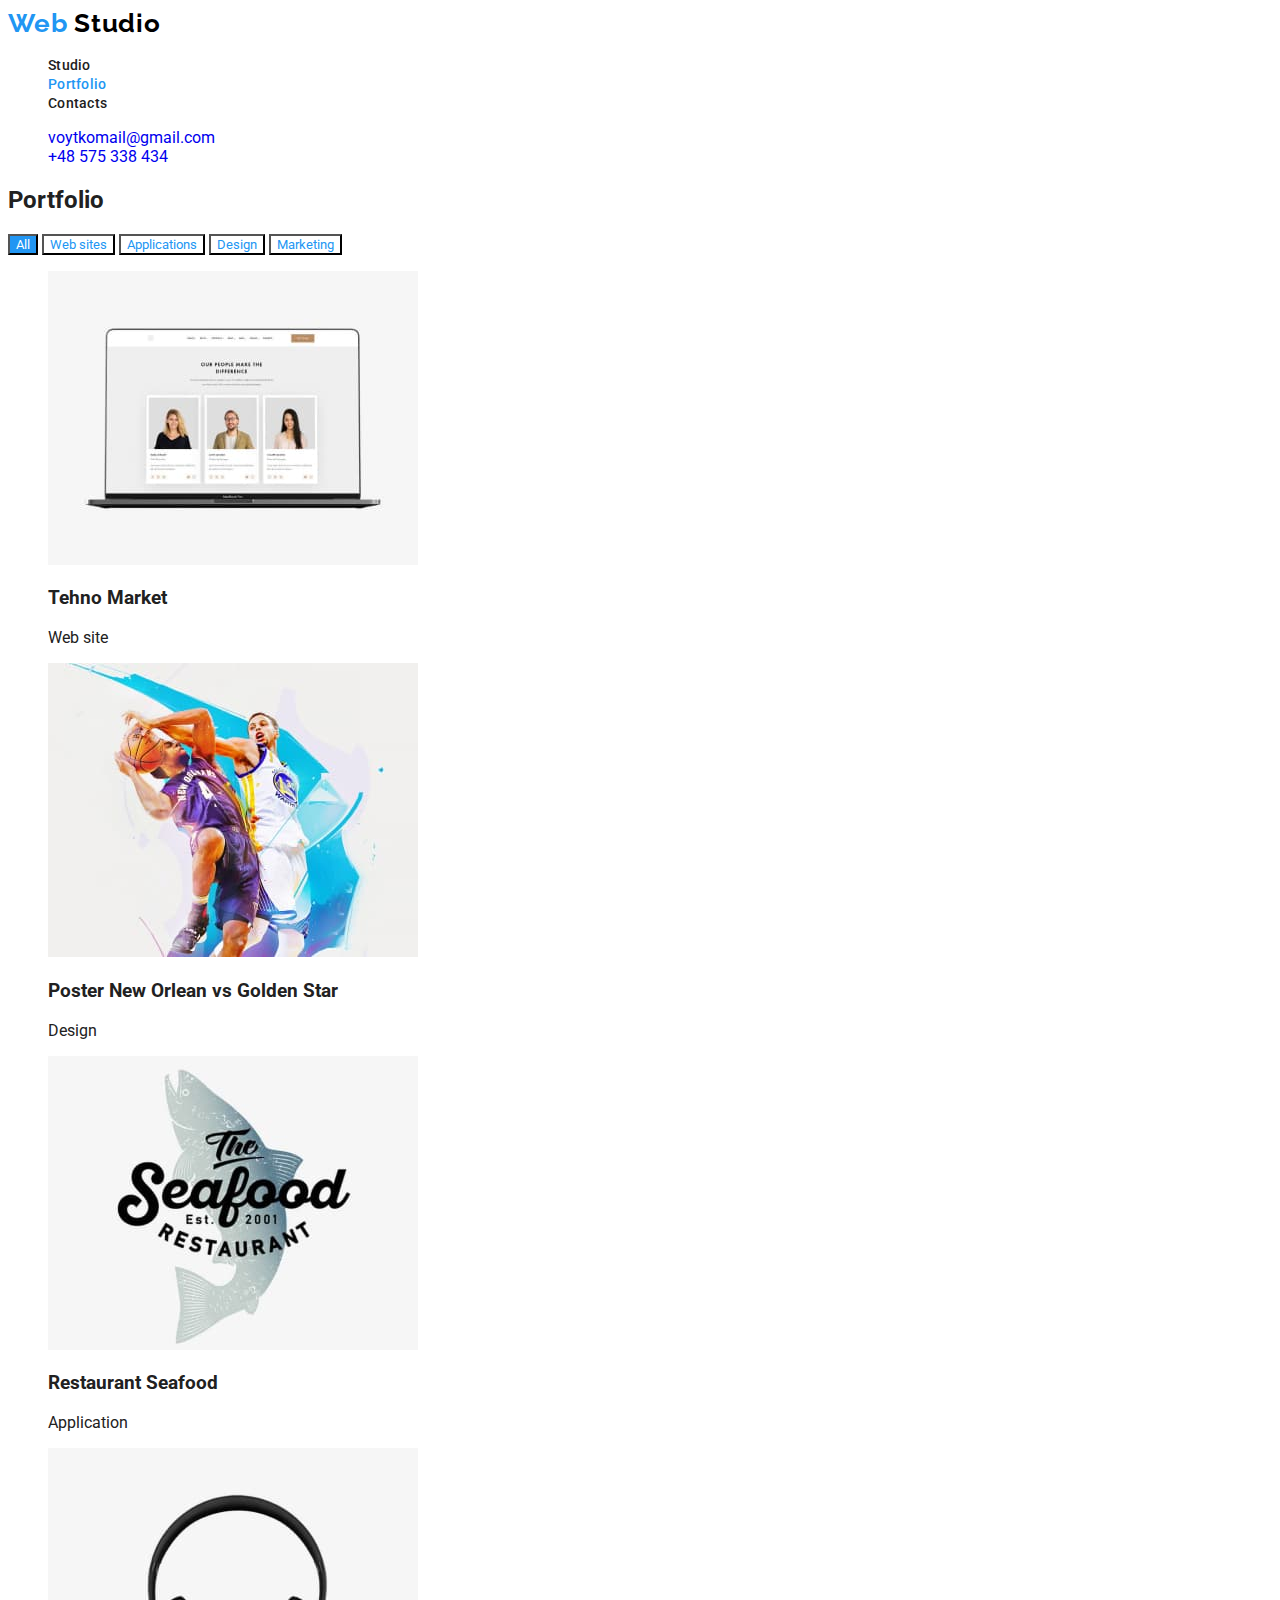
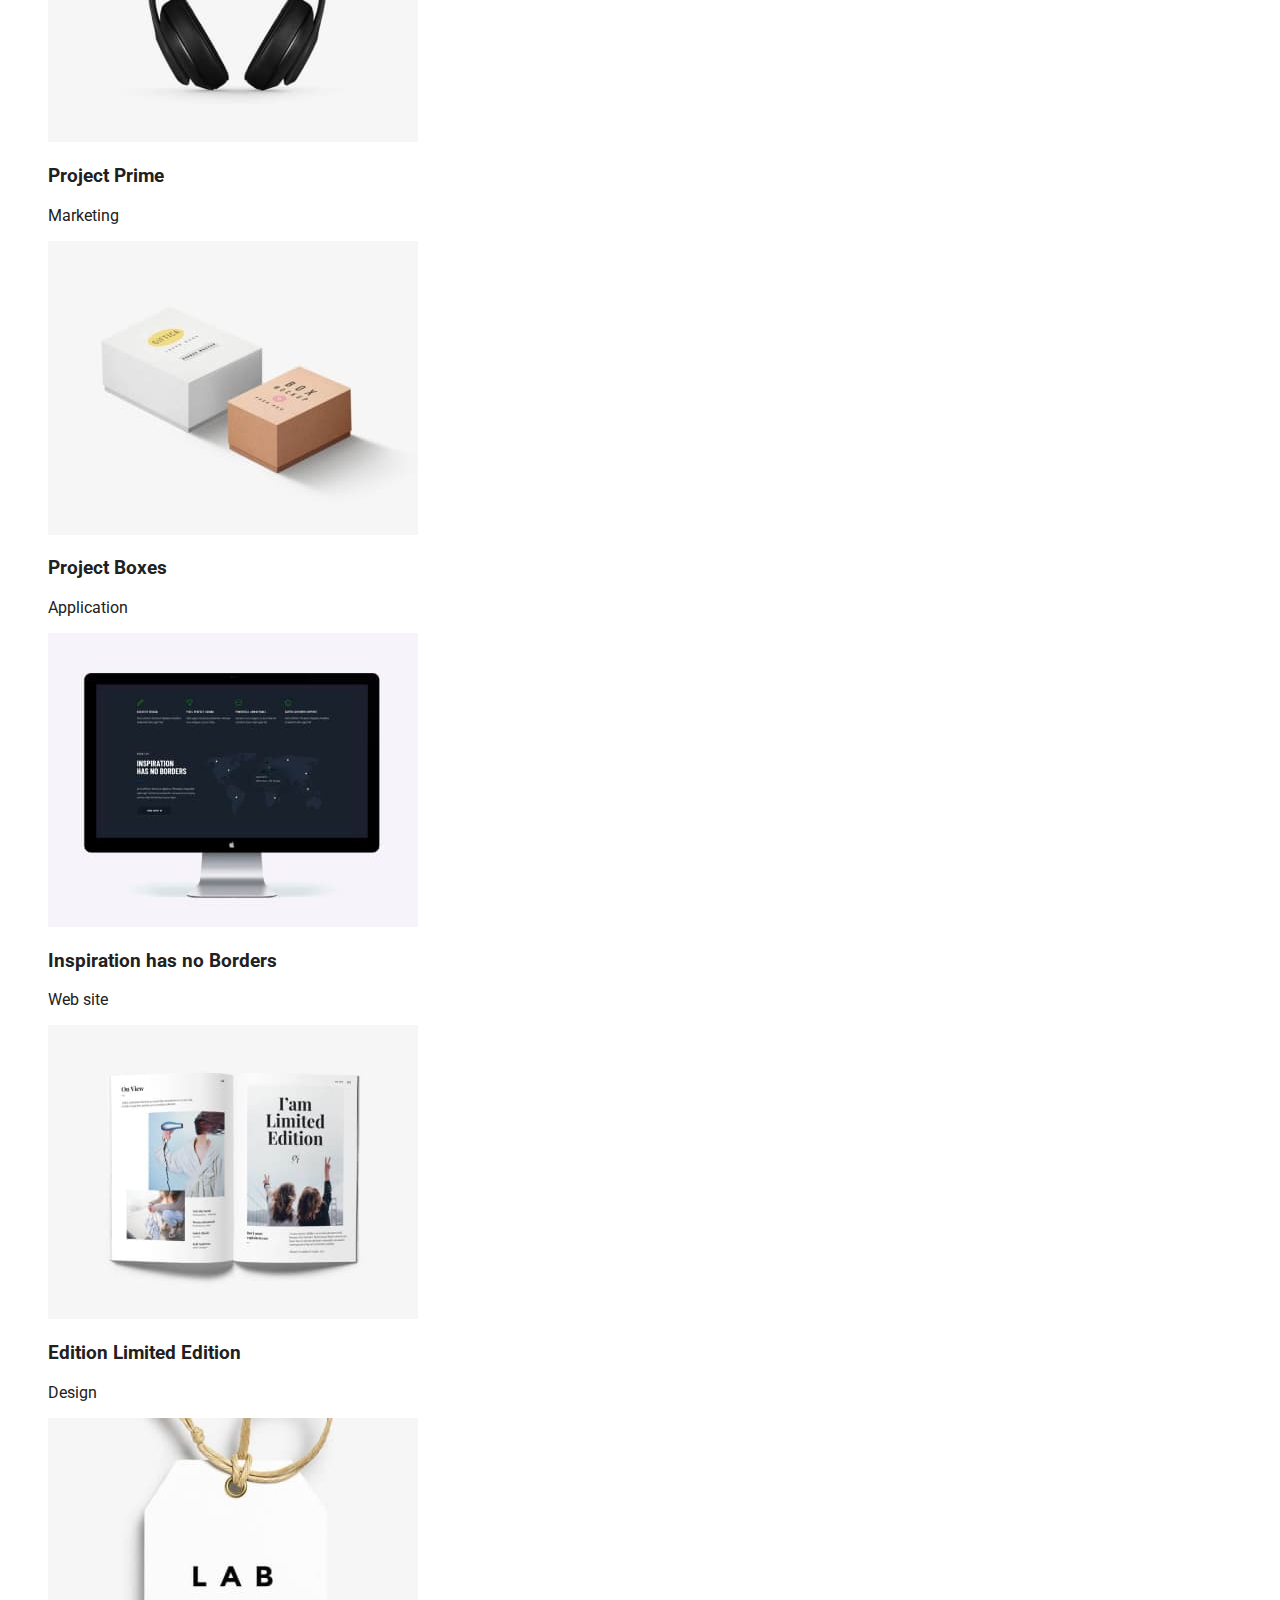
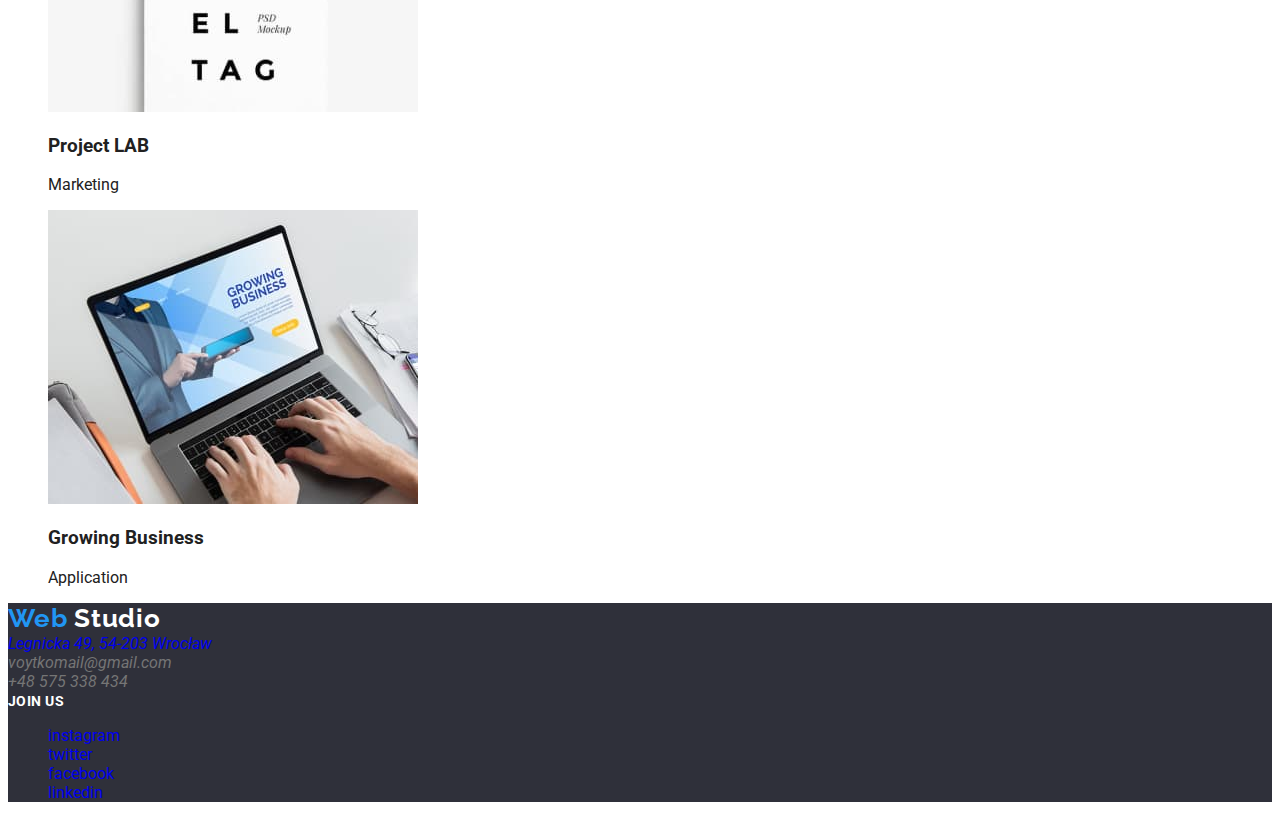
==== commit cf8e7ffe: "Merge pull request #2 from OleksandrVoitko/02-CSS" ====
--- a/portfolio.html
+++ b/portfolio.html
@@ -6,439 +6,193 @@
     <meta name="viewport" content="width=device-width, initial-scale=1.0" />
     <title>Web Studio</title>
     <link
-      rel="stylesheet"
-      href="https://cdnjs.cloudflare.com/ajax/libs/animate.css/4.1.1/animate.min.css"
-    />
-    <link
       href="https://fonts.googleapis.com/css2?family=Raleway:wght@700&family=Roboto:wght@400;500;700;900&display=swap"
       rel="stylesheet"
     />
-    <link
-      rel="stylesheet"
-      href="https://cdnjs.cloudflare.com/ajax/libs/modern-normalize/2.0.0/modern-normalize.min.css"
-      integrity="sha512-4xo8blKMVCiXpTaLzQSLSw3KFOVPWhm/TRtuPVc4WG6kUgjH6J03IBuG7JZPkcWMxJ5huwaBpOpnwYElP/m6wg=="
-      crossorigin="anonymous"
-      referrerpolicy="no-referrer"
-    />
-    <link rel="stylesheet" href="./css/main.min.css" />
+    <link rel="stylesheet" href="./styles/styles.css" />
   </head>
   <body>
-    <!-- Section HEADER -->
-    <header class="header">
-      <div class="container">
-        <nav class="navigation">
-          <a class="logo link animate__backInLeft" href="./index.html" lang="en"
-            ><span>Web</span> Studio</a
-          >
-          <ul class="navigation-list list">
-            <li class="navigation-list-item">
-              <a class="navigation-list-link link" href="./index.html"
-                >Studio</a
-              >
-            </li>
-            <li class="navigation-list-item">
-              <a
-                class="navigation-list-link link link-active"
-                href="./portfolio.html"
-                >Portfolio</a
-              >
-            </li>
-            <li class="navigation-list-item">
-              <a class="navigation-list-link link" href="#contacts">Contacts</a>
-            </li>
-          </ul>
-        </nav>
-        <ul class="auth-list list">
-          <li class="auth-list-item">
-            <a class="auth-list-link link" href="mailto:info@example.com">
-              <svg class="auth-list-link-icon" width="16" height="12">
-                <use href="./img/sprite.svg#icon-envelope"></use>
-              </svg>
-              voytkomail@gmail.com</a
+    <!-- HEADER -->
+    <header>
+      <nav class="navigation">
+        <a class="logo" href="./index.html" lang="en"
+          ><span>Web</span> Studio</a
+        >
+        <ul class="navigation-list">
+          <li class="navigation-list-item">
+            <a class="navigatio-list-link" href="./index.html">Studio</a>
+          </li>
+          <li class="navigation-list-item">
+            <a class="navigatio-list-link link-aktive" href="./portfolio.html"
+              >Portfolio</a
             >
           </li>
-          <li class="auth-list-item">
-            <a class="auth-list-link link" href="tel:+380991111111">
-              <svg class="auth-list-link-icon" width="16" height="12">
-                <use href="./img/sprite.svg#icon-smartphone"></use>
-              </svg>
-              +48 575 338 434</a
+          <li class="navigation-list-item">
+            <a class="navigatio-list-link" href="#contacts">Contacts</a>
+          </li>
+        </ul>
+      </nav>
+      <ul>
+        <li><a href="mailto:info@example.com">voytkomail@gmail.com</a></li>
+        <li><a href="tel:+380991111111">+48 575 338 434</a></li>
+      </ul>
+    </header>
+    <!-- MAIN -->
+    <main>
+      <!-- PORTFOLIO -->
+      <section>
+        <h2>Portfolio</h2>
+        <div>
+          <button class="button primary" type="button">All</button>
+          <button class="button secondary" type="button">Web sites</button>
+          <button class="button secondary" type="button">Applications</button>
+          <button class="button secondary" type="button">Design</button>
+          <button class="button secondary" type="button">Marketing</button>
+        </div>
+        <ul>
+          <li>
+            <img
+              src="./img/portfolio/img-01.jpg"
+              alt="Web site Tehno Market"
+              width="370"
+              height="294"
+            />
+            <h3>Tehno Market</h3>
+            <p>Web site</p>
+          </li>
+          <li>
+            <img
+              src="./img/portfolio/img-02.jpg"
+              alt="Poster New Orlean vs Golden Star"
+              width="370"
+              height="294"
+            />
+            <h3>Poster New Orlean vs Golden Star</h3>
+            <p>Design</p>
+          </li>
+          <li>
+            <img
+              src="./img/portfolio/img-03.jpg"
+              alt="Ресторан Сифуд"
+              width="370"
+              height="294"
+            />
+            <h3>Restaurant Seafood</h3>
+            <p>Application</p>
+          </li>
+          <li>
+            <img
+              src="./img/portfolio/img-04.jpg"
+              alt="Project Prime"
+              width="370"
+              height="294"
+            />
+            <h3>Project Prime</h3>
+            <p>Marketing</p>
+          </li>
+          <li>
+            <img
+              src="./img/portfolio/img-05.jpg"
+              alt="Project Boxes"
+              width="370"
+              height="294"
+            />
+            <h3>Project Boxes</h3>
+            <p>Application</p>
+          </li>
+          <li>
+            <img
+              src="./img/portfolio/img-06.jpg"
+              alt="Web site Inspiration has no Borders"
+              width="370"
+              height="294"
+            />
+            <h3>Inspiration has no Borders</h3>
+            <p>Web site</p>
+          </li>
+          <li>
+            <img
+              src="./img/portfolio/img-07.jpg"
+              alt="Edition Limited Edition"
+              width="370"
+              height="294"
+            />
+            <h3>Edition Limited Edition</h3>
+            <p>Design</p>
+          </li>
+          <li>
+            <img
+              src="./img/portfolio/img-08.jpg"
+              alt="Project LAB"
+              width="370"
+              height="294"
+            />
+            <h3>Project LAB</h3>
+            <p>Marketing</p>
+          </li>
+          <li>
+            <img
+              src="./img/portfolio/img-09.jpg"
+              alt="Application Growing Business"
+              width="370"
+              height="294"
+            />
+            <h3>Growing Business</h3>
+            <p>Application</p>
+          </li>
+        </ul>
+      </section>
+    </main>
+    <!-- FOOTER -->
+    <footer id="contacts" class="footer">
+      <a class="logo" href="./index.html" lang="en"><span>Web</span> Studio</a>
+      <address>
+        <a href="https://maps.app.goo.gl/8hLM3tapwvdXdEix9">
+          Legnicka 49, 54-203 Wrocław</a
+        >
+        <br />
+        <a class="contacts-mail" href="mailto:info@example.com"
+          >voytkomail@gmail.com</a
+        ><br />
+        <a class="contacts-tel" href="tel:+380991111111">+48 575 338 434</a>
+      </address>
+      <div>
+        <b class="footer-title">join us</b>
+        <ul>
+          <li>
+            <a
+              href="https://www.instagram.com"
+              aria-label="link to instagram"
+              target="_blank"
+              >instagram</a
+            >
+          </li>
+          <li>
+            <a
+              href="https://twitter.com"
+              aria-label="link to twitter"
+              target="_blank"
+              >twitter</a
+            >
+          </li>
+          <li>
+            <a
+              href="https://www.facebook.com"
+              aria-label="link to facebook"
+              target="_blank"
+              >facebook</a
+            >
+          </li>
+          <li>
+            <a
+              href="https://www.linkedin.com"
+              aria-label="link to linkedin"
+              target="_blank"
+              >linkedin</a
             >
           </li>
         </ul>
       </div>
-    </header>
-    <!-- Section MAIN -->
-    <main>
-      <h1 hidden>Portfolio</h1>
-      <!-- Section FILTER -->
-      <section class="filter">
-        <h2 hidden>Filter</h2>
-        <div class="container filter-js">
-          <button class="button primary" type="button" data-type="all">
-            All
-          </button>
-          <button class="button secondary" type="button" data-type="web-site">
-            Web sites
-          </button>
-          <button
-            class="button secondary"
-            type="button"
-            data-type="application"
-          >
-            Applications
-          </button>
-          <button class="button secondary" type="button" data-type="design">
-            Design
-          </button>
-          <button class="button secondary" type="button" data-type="marketing">
-            Marketing
-          </button>
-        </div>
-      </section>
-      <!-- Section WORK EXAMPLES -->
-      <section class="work-examples">
-        <div class="container">
-          <h2 hidden>Work examples</h2>
-          <ul class="work-list list">
-            <li class="work-list-item" data-type="web-site">
-              <a class="work-list-link link" href="">
-                <div class="work-list-img-wrapper">
-                  <img
-                    class="work-list-img"
-                    src="./img/portfolio/img-01.jpg"
-                    alt="Web site Tehno Market"
-                    width="370"
-                    height="294"
-                  />
-                  <div class="overlay">
-                    <p class="work-list-description">
-                      Lorem ipsum dolor sit amet consectetur adipisicing elit.
-                      Repellendus reiciendis esse odio soluta tenetur iure
-                      excepturi earum voluptatum dolorem optio ut provident
-                      autem beatae corporis fugiat minima, doloremque
-                      consequatur? Nemo.
-                    </p>
-                  </div>
-                </div>
-
-                <div class="card">
-                  <h3 class="work-list-title">Tehno Market</h3>
-                  <p class="work-list-card-description">Web site</p>
-                </div>
-              </a>
-            </li>
-            <li class="work-list-item" data-type="design">
-              <a class="work-list-link link" href="">
-                <div class="work-list-img-wrapper">
-                  <img
-                    class="work-list-img"
-                    src="./img/portfolio/img-02.jpg"
-                    alt="Poster New Orlean vs Golden Star"
-                    width="370"
-                    height="294"
-                  />
-                  <div class="overlay">
-                    <p class="work-list-description">
-                      Lorem ipsum dolor sit amet consectetur adipisicing elit.
-                      Repellendus reiciendis esse odio soluta tenetur iure
-                      excepturi earum voluptatum dolorem optio ut provident
-                      autem beatae corporis fugiat minima, doloremque
-                      consequatur? Nemo.
-                    </p>
-                  </div>
-                </div>
-
-                <div class="card">
-                  <h3 class="work-list-title">
-                    Poster New Orlean vs Golden Star
-                  </h3>
-                  <p class="work-list-card-description">Design</p>
-                </div>
-              </a>
-            </li>
-            <li class="work-list-item" data-type="application">
-              <a class="work-list-link link" href="">
-                <div class="work-list-img-wrapper">
-                  <img
-                    class="work-list-img"
-                    src="./img/portfolio/img-03.jpg"
-                    alt="Ресторан Сифуд"
-                    width="370"
-                    height="294"
-                  />
-                  <div class="overlay">
-                    <p class="work-list-description">
-                      Lorem ipsum dolor sit amet consectetur adipisicing elit.
-                      Repellendus reiciendis esse odio soluta tenetur iure
-                      excepturi earum voluptatum dolorem optio ut provident
-                      autem beatae corporis fugiat minima, doloremque
-                      consequatur? Nemo.
-                    </p>
-                  </div>
-                </div>
-
-                <div class="card">
-                  <h3 class="work-list-title">Restaurant Seafood</h3>
-                  <p class="work-list-card-description">Application</p>
-                </div>
-              </a>
-            </li>
-            <li class="work-list-item" data-type="marketing">
-              <a class="work-list-link link" href="">
-                <div class="work-list-img-wrapper">
-                  <img
-                    class="work-list-img"
-                    src="./img/portfolio/img-04.jpg"
-                    alt="Project Prime"
-                    width="370"
-                    height="294"
-                  />
-                  <div class="overlay">
-                    <p class="work-list-description">
-                      Lorem ipsum dolor sit amet consectetur adipisicing elit.
-                      Repellendus reiciendis esse odio soluta tenetur iure
-                      excepturi earum voluptatum dolorem optio ut provident
-                      autem beatae corporis fugiat minima, doloremque
-                      consequatur? Nemo.
-                    </p>
-                  </div>
-                </div>
-
-                <div class="card">
-                  <h3 class="work-list-title">Project Prime</h3>
-                  <p class="work-list-card-description">Marketing</p>
-                </div>
-              </a>
-            </li>
-            <li class="work-list-item" data-type="application">
-              <a class="work-list-link link" href="">
-                <div class="work-list-img-wrapper">
-                  <img
-                    class="work-list-img"
-                    src="./img/portfolio/img-05.jpg"
-                    alt="Project Boxes"
-                    width="370"
-                    height="294"
-                  />
-                  <div class="overlay">
-                    <p class="work-list-description">
-                      Lorem ipsum dolor sit amet consectetur adipisicing elit.
-                      Repellendus reiciendis esse odio soluta tenetur iure
-                      excepturi earum voluptatum dolorem optio ut provident
-                      autem beatae corporis fugiat minima, doloremque
-                      consequatur? Nemo.
-                    </p>
-                  </div>
-                </div>
-
-                <div class="card">
-                  <h3 class="work-list-title">Project Boxes</h3>
-                  <p class="work-list-card-description">Application</p>
-                </div>
-              </a>
-            </li>
-            <li class="work-list-item" data-type="web-site">
-              <a class="work-list-link link" href="">
-                <div class="work-list-img-wrapper">
-                  <img
-                    class="work-list-img"
-                    src="./img/portfolio/img-06.jpg"
-                    alt="Web site Inspiration has no Borders"
-                    width="370"
-                    height="294"
-                  />
-                  <div class="overlay">
-                    <p class="work-list-description">
-                      Lorem ipsum dolor sit amet consectetur adipisicing elit.
-                      Repellendus reiciendis esse odio soluta tenetur iure
-                      excepturi earum voluptatum dolorem optio ut provident
-                      autem beatae corporis fugiat minima, doloremque
-                      consequatur? Nemo.
-                    </p>
-                  </div>
-                </div>
-
-                <div class="card">
-                  <h3 class="work-list-title">Inspiration has no Borders</h3>
-                  <p class="work-list-card-description">Web site</p>
-                </div>
-              </a>
-            </li>
-            <li class="work-list-item" data-type="design">
-              <a class="work-list-link link" href="">
-                <div class="work-list-img-wrapper">
-                  <img
-                    class="work-list-img"
-                    src="./img/portfolio/img-07.jpg"
-                    alt="Edition Limited Edition"
-                    width="370"
-                    height="294"
-                  />
-                  <div class="overlay">
-                    <p class="work-list-description">
-                      Lorem ipsum dolor sit amet consectetur adipisicing elit.
-                      Repellendus reiciendis esse odio soluta tenetur iure
-                      excepturi earum voluptatum dolorem optio ut provident
-                      autem beatae corporis fugiat minima, doloremque
-                      consequatur? Nemo.
-                    </p>
-                  </div>
-                </div>
-
-                <div class="card">
-                  <h3 class="work-list-title">Edition Limited Edition</h3>
-                  <p class="work-list-card-description">Design</p>
-                </div>
-              </a>
-            </li>
-            <li class="work-list-item" data-type="marketing">
-              <a class="work-list-link link" href="">
-                <div class="work-list-img-wrapper">
-                  <img
-                    class="work-list-img"
-                    src="./img/portfolio/img-08.jpg"
-                    alt="Project LAB"
-                    width="370"
-                    height="294"
-                  />
-                  <div class="overlay">
-                    <p class="work-list-description">
-                      Lorem ipsum dolor sit amet consectetur adipisicing elit.
-                      Repellendus reiciendis esse odio soluta tenetur iure
-                      excepturi earum voluptatum dolorem optio ut provident
-                      autem beatae corporis fugiat minima, doloremque
-                      consequatur? Nemo.
-                    </p>
-                  </div>
-                </div>
-
-                <div class="card">
-                  <h3 class="work-list-title">Project LAB</h3>
-                  <p class="work-list-card-description">Marketing</p>
-                </div>
-              </a>
-            </li>
-            <li class="work-list-item" data-type="application">
-              <a class="work-list-link link" href="">
-                <div class="work-list-img-wrapper">
-                  <img
-                    class="work-list-img"
-                    src="./img/portfolio/img-09.jpg"
-                    alt="Application Growing Business"
-                    width="370"
-                    height="294"
-                  />
-                  <div class="overlay">
-                    <p class="work-list-description">
-                      Lorem ipsum dolor sit amet consectetur adipisicing elit.
-                      Repellendus reiciendis esse odio soluta tenetur iure
-                      excepturi earum voluptatum dolorem optio ut provident
-                      autem beatae corporis fugiat minima, doloremque
-                      consequatur? Nemo.
-                    </p>
-                  </div>
-                </div>
-
-                <div class="card">
-                  <h3 class="work-list-title">Growing Business</h3>
-                  <p class="work-list-card-description">Application</p>
-                </div>
-              </a>
-            </li>
-          </ul>
-        </div>
-      </section>
-    </main>
-    <!-- Section FOOTER -->
-    <footer id="contacts" class="footer">
-      <div class="container">
-        <div class="footer-column-first">
-          <a class="logo link" href="./index.html" lang="en"
-            ><span>Web</span> Studio</a
-          >
-          <address>
-            <a
-              class="contacts-address link"
-              href="https://maps.app.goo.gl/8hLM3tapwvdXdEix9"
-            >
-              Legnicka 49, 54-203 Wrocław</a
-            >
-            <br />
-            <a class="contacts-mail link" href="mailto:info@example.com"
-              >voytkomail@gmail.com</a
-            ><br />
-            <a class="contacts-tel link" href="tel:+380991111111"
-              >+48 575 338 434</a
-            >
-          </address>
-        </div>
-
-        <div class="footer-column-second">
-          <b class="footer-title">join us</b>
-          <ul class="footer-list list">
-            <li class="footer-list-item">
-              <a
-                class="footer-list-item-link link"
-                href="https://www.instagram.com"
-                aria-label="link to instagram"
-                target="_blank"
-                ><svg class="link-icon" width="20" height="20">
-                  <use href="./img/sprite.svg#icon-instagram"></use></svg
-              ></a>
-            </li>
-            <li class="footer-list-item">
-              <a
-                class="footer-list-item-link link"
-                href="https://twitter.com"
-                aria-label="link to twitter"
-                target="_blank"
-                ><svg class="link-icon" width="20" height="20">
-                  <use href="./img/sprite.svg#icon-twitter"></use></svg
-              ></a>
-            </li>
-            <li class="footer-list-item">
-              <a
-                class="footer-list-item-link link"
-                href="https://www.facebook.com"
-                aria-label="link to facebook"
-                target="_blank"
-                ><svg class="link-icon" width="20" height="20">
-                  <use href="./img/sprite.svg#icon-facebook"></use></svg
-              ></a>
-            </li>
-            <li class="footer-list-item">
-              <a
-                class="footer-list-item-link link"
-                href="https://www.linkedin.com"
-                aria-label="link to linkedin"
-                target="_blank"
-                ><svg class="link-icon" width="20" height="20">
-                  <use href="./img/sprite.svg#icon-linkedin"></use></svg
-              ></a>
-            </li>
-          </ul>
-        </div>
-        <form class="form-subscribe" action="">
-          <h2 class="form-subscribe-title">Subscribe to our newsletter</h2>
-          <div class="form-subscribe-wrapper">
-            <input
-              class="form-subscribe-input"
-              type="email"
-              name="mail-to-subscribe"
-              placeholder="E-mail"
-              required
-            />
-            <button class="button primary subscribe-btn">
-              Subscribe
-              <svg class="subscribe-btn-icon" , width="24" , height="24">
-                <use href="./img/menu/sprite.svg#icon-send"></use>
-              </svg>
-            </button>
-          </div>
-        </form>
-      </div>
     </footer>
-    <script src="./js/filter.js" type="module"></script>
   </body>
 </html>
--- a/styles/styles.css
+++ b/styles/styles.css
@@ -0,0 +1,211 @@
+:root {
+  --main-font: "Roboto", sans-serif;
+  --secondary-font: "Raleway", sans-serif;
+
+  --accent-color: #2196f3;
+
+  --logo-black-color: #000000;
+  --logo-light-color: #ffffff;
+
+  --primary-background-color: #ffffff;
+  --secondary-background-color: #f5f4fa;
+
+  --primary-text-color: #757575;
+  --secondary-text-color: #212121;
+  --accent-text-color: #2196f3;
+}
+
+body {
+  background-color: var(--primary-background-color);
+  color: var(--secondary-text-color);
+
+  font-family: var(--main-font);
+}
+
+ul {
+  list-style: none;
+}
+
+a {
+  text-decoration: none; /* Removing the underline form a link */
+}
+
+/* Section HEADER */
+.logo {
+  color: var(--logo-black-color);
+
+  font-family: "Raleway";
+  font-style: normal;
+  font-weight: 700;
+  font-size: 26px;
+  line-height: 1.19;
+  letter-spacing: 0.03em;
+}
+.logo > span {
+  color: var(--accent-text-color);
+}
+
+.navigatio-list-link {
+  color: var(--secondary-text-color);
+
+  font-style: normal;
+  font-weight: 500;
+  font-size: 14px;
+  line-height: 1.14;
+  letter-spacing: 0.02em;
+}
+.navigatio-list-link:hover,
+.navigatio-list-link:focus {
+  color: var(--accent-text-color);
+}
+.navigatio-list-link.link-aktive {
+  color: var(--accent-text-color);
+}
+
+.auth-list-link {
+  color: var(--primary-text-color);
+
+  font-style: normal;
+  font-weight: 500;
+  font-size: 14px;
+  line-height: 1.14;
+  letter-spacing: 0.02em;
+}
+.auth-list-link:hover,
+.auth-list-link:focus {
+  color: var(--accent-text-color);
+}
+
+.button.primary {
+  background-color: var(--accent-text-color);
+  color: #ffffff;
+
+  font-family: inherit;
+}
+
+.button.secondary {
+  background-color: #ffffff;
+  color: var(--accent-text-color);
+
+  font-family: inherit;
+}
+
+.title {
+  /*From section: WHAT WE DO, OUR TEAM, REGULAR CUSTOMERS */
+  font-style: normal;
+  font-weight: 700;
+  font-size: 36px;
+  line-height: 1.16;
+  text-align: center;
+  letter-spacing: 0.03em;
+}
+
+/* Section HERO */
+.hero-title {
+  color: #ffffff;
+  background-color: black;
+
+  font-style: normal;
+  font-weight: 900;
+  font-size: 44px;
+  line-height: 1.36;
+  text-align: center;
+  letter-spacing: 0.06em;
+  text-transform: uppercase;
+}
+
+/* FEATURES */
+.features-list-item .subtitle {
+  font-style: normal;
+  font-weight: 700;
+  font-size: 14px;
+  line-height: 1.14;
+  letter-spacing: 0.03em;
+  text-transform: uppercase;
+}
+
+.features-list-item .description {
+  color: var(--primary-text-color);
+
+  font-style: normal;
+  font-weight: 400;
+  font-size: 14px;
+  line-height: 1.71;
+  letter-spacing: 0.03em;
+}
+
+/* Section WHAT WE DO */
+.we-do-title {
+  font-style: normal;
+  font-weight: 700;
+  font-size: 36px;
+  line-height: 1.16;
+  text-align: center;
+  letter-spacing: 0.03em;
+}
+
+/* Section OUR TEAM */
+.our-team {
+  background-color: var(--secondary-background-color);
+}
+
+/* Section OUR TEAM */
+.team-list-item .name {
+  font-style: normal;
+  font-weight: 500;
+  font-size: 16px;
+  line-height: 1.19;
+  text-align: center;
+  letter-spacing: 0.03em;
+}
+
+.team-list-item .position {
+  color: var(--primary-text-color);
+
+  font-style: normal;
+  font-weight: 400;
+  font-size: 16px;
+  line-height: 1.19;
+  text-align: center;
+  letter-spacing: 0.03em;
+}
+/* Section REGULAR CUSTOMERS */
+
+/* Section FOOTER */
+.footer {
+  background-color: #2f303a;
+}
+
+.footer .logo {
+  color: var(--logo-light-color);
+}
+
+.contacts-address {
+  color: #ffffff;
+}
+.contacts-address:hover,
+.contacts-address:focus {
+  color: var(--accent-text-color);
+}
+
+.contacts-mail,
+.contacts-tel {
+  color: var(--primary-text-color);
+}
+.contacts-mail:hover,
+.contacts-tel:hover,
+.contacts-mail:focus,
+.contacts-tel:focus {
+  color: var(--accent-text-color);
+}
+
+.footer-title {
+  color: #ffffff;
+
+  font-style: normal;
+  font-weight: 700;
+  font-size: 14px;
+  line-height: 1.14;
+  letter-spacing: 0.03em;
+  text-transform: uppercase;
+}
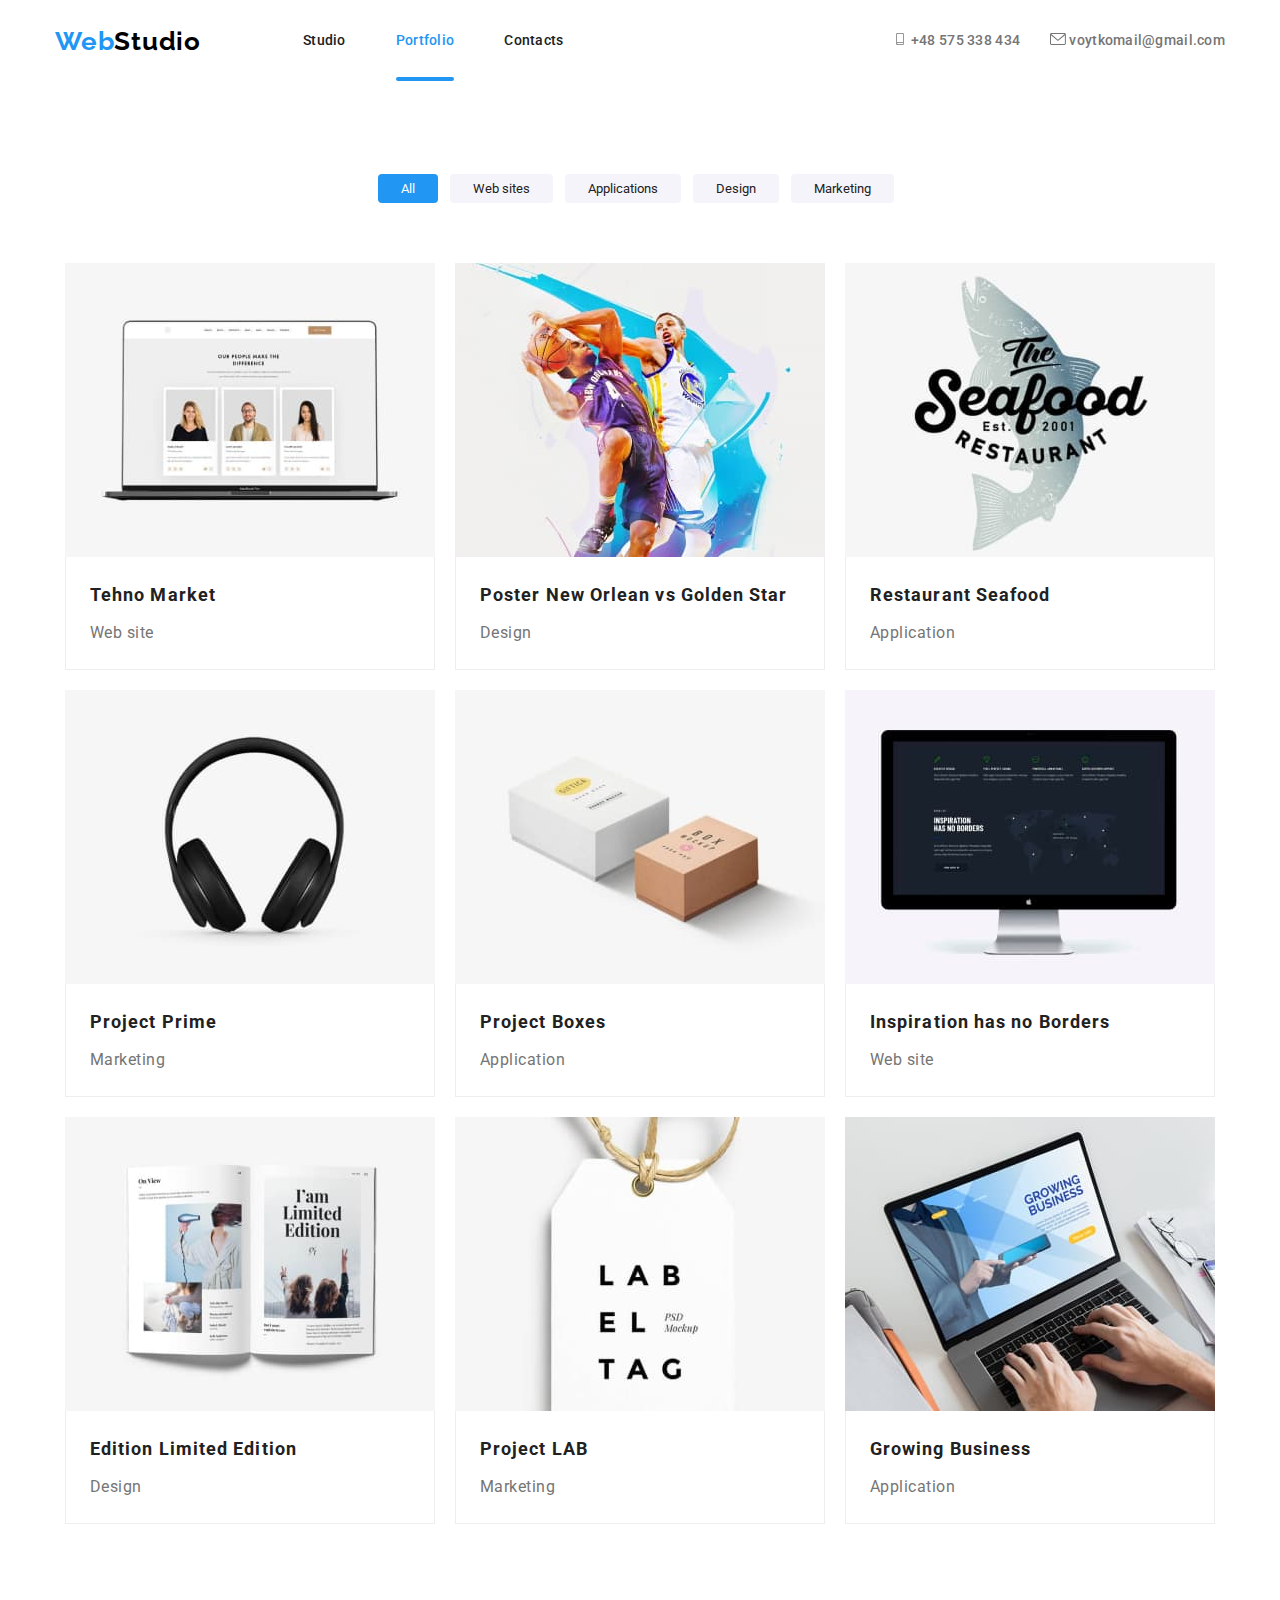
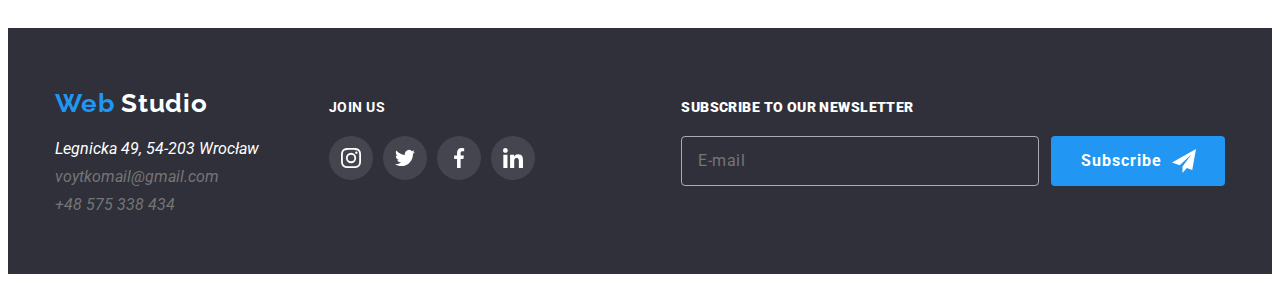
==== commit 09bfaeaf: "All is done." ====
--- a/portfolio.html
+++ b/portfolio.html
@@ -6,193 +6,715 @@
     <meta name="viewport" content="width=device-width, initial-scale=1.0" />
     <title>Web Studio</title>
     <link
+      rel="stylesheet"
+      href="https://cdnjs.cloudflare.com/ajax/libs/animate.css/4.1.1/animate.min.css"
+    />
+    <link
       href="https://fonts.googleapis.com/css2?family=Raleway:wght@700&family=Roboto:wght@400;500;700;900&display=swap"
       rel="stylesheet"
     />
-    <link rel="stylesheet" href="./styles/styles.css" />
+    <link
+      rel="stylesheet"
+      href="https://cdnjs.cloudflare.com/ajax/libs/modern-normalize/2.0.0/modern-normalize.min.css"
+      integrity="sha512-4xo8blKMVCiXpTaLzQSLSw3KFOVPWhm/TRtuPVc4WG6kUgjH6J03IBuG7JZPkcWMxJ5huwaBpOpnwYElP/m6wg=="
+      crossorigin="anonymous"
+      referrerpolicy="no-referrer"
+    />
+    <link rel="stylesheet" href="./css/main.min.css" />
   </head>
   <body>
-    <!-- HEADER -->
-    <header>
-      <nav class="navigation">
-        <a class="logo" href="./index.html" lang="en"
+    <!-- Section HEADER -->
+    <header class="header">
+      <div class="container">
+        <a class="logo link animate__backInLeft" href="./index.html" lang="en"
           ><span>Web</span> Studio</a
         >
-        <ul class="navigation-list">
-          <li class="navigation-list-item">
-            <a class="navigatio-list-link" href="./index.html">Studio</a>
-          </li>
-          <li class="navigation-list-item">
-            <a class="navigatio-list-link link-aktive" href="./portfolio.html"
-              >Portfolio</a
-            >
-          </li>
-          <li class="navigation-list-item">
-            <a class="navigatio-list-link" href="#contacts">Contacts</a>
-          </li>
-        </ul>
-      </nav>
-      <ul>
-        <li><a href="mailto:info@example.com">voytkomail@gmail.com</a></li>
-        <li><a href="tel:+380991111111">+48 575 338 434</a></li>
-      </ul>
+        <button
+          class="menu-button"
+          type="button"
+          aria-label="Mobile menu switch"
+          aria-controls="menu-container"
+          aria-expanded="false"
+          data-menu-button
+        >
+          <svg width="22" height="22">
+            <use class="icon-menu" href="./img/menu/sprite.svg#icon-menu"></use>
+            <use
+              class="icon-close"
+              href="./img/menu/sprite.svg#icon-close"
+            ></use>
+          </svg>
+        </button>
+        <div class="menu-wrapper" id="menu-wrapper" data-menu>
+          <nav class="navigation">
+            <ul class="navigation-list list">
+              <li class="navigation-list-item">
+                <a class="navigation-list-link link" href="./index.html"
+                  >Studio</a
+                >
+              </li>
+              <li class="navigation-list-item">
+                <a
+                  class="navigation-list-link link link-active"
+                  href="./portfolio.html"
+                  >Portfolio</a
+                >
+              </li>
+              <li class="navigation-list-item">
+                <a class="navigation-list-link link" href="#contacts"
+                  >Contacts</a
+                >
+              </li>
+            </ul>
+          </nav>
+          <ul class="auth-list list">
+            <li class="auth-list-item">
+              <a class="auth-list-link link" href="mailto:info@example.com">
+                <svg class="auth-list-link-icon" width="16" height="12">
+                  <use href="./img/sprite.svg#icon-envelope"></use>
+                </svg>
+                voytkomail@gmail.com</a
+              >
+            </li>
+            <li class="auth-list-item">
+              <a class="auth-list-link link" href="tel:+380991111111">
+                <svg class="auth-list-link-icon" width="16" height="12">
+                  <use href="./img/sprite.svg#icon-smartphone"></use>
+                </svg>
+                +48 575 338 434</a
+              >
+            </li>
+          </ul>
+          <ul class="header-socials-list list">
+            <li class="header-socials-list-item">
+              <a
+                href="https://www.instagram.com"
+                aria-label="Link to instagram"
+                target="_blank"
+                class="header-socials-list-item-link link"
+                >Instagram</a
+              >
+            </li>
+            <li class="header-socials-list-item">
+              <a
+                href="https://twitter.com"
+                aria-label="Link to twitter"
+                target="_blank"
+                class="header-socials-list-item-link link"
+                >Twitter</a
+              >
+            </li>
+            <li class="header-socials-list-item">
+              <a
+                href="https://www.facebook.com"
+                aria-label="Link to facebook"
+                target="_blank"
+                class="header-socials-list-item-link link"
+                >Facebook</a
+              >
+            </li>
+            <li class="header-socials-list-item">
+              <a
+                href="https://www.linkedin.com"
+                aria-label="Link to linkedin"
+                target="_blank"
+                class="header-socials-list-item-link link"
+                >LinkedIn</a
+              >
+            </li>
+          </ul>
+        </div>
+      </div>
     </header>
-    <!-- MAIN -->
+    <!-- Section MAIN -->
     <main>
-      <!-- PORTFOLIO -->
-      <section>
-        <h2>Portfolio</h2>
-        <div>
-          <button class="button primary" type="button">All</button>
-          <button class="button secondary" type="button">Web sites</button>
-          <button class="button secondary" type="button">Applications</button>
-          <button class="button secondary" type="button">Design</button>
-          <button class="button secondary" type="button">Marketing</button>
+      <h1 hidden>Portfolio</h1>
+      <!-- Section FILTER -->
+      <section class="filter">
+        <h2 hidden>Filter</h2>
+        <div class="container filter-js">
+          <button class="button primary" type="button" data-type="all">
+            All
+          </button>
+          <button class="button secondary" type="button" data-type="web-site">
+            Web sites
+          </button>
+          <button
+            class="button secondary"
+            type="button"
+            data-type="application"
+          >
+            Applications
+          </button>
+          <button class="button secondary" type="button" data-type="design">
+            Design
+          </button>
+          <button class="button secondary" type="button" data-type="marketing">
+            Marketing
+          </button>
         </div>
-        <ul>
-          <li>
-            <img
-              src="./img/portfolio/img-01.jpg"
-              alt="Web site Tehno Market"
-              width="370"
-              height="294"
-            />
-            <h3>Tehno Market</h3>
-            <p>Web site</p>
-          </li>
-          <li>
-            <img
-              src="./img/portfolio/img-02.jpg"
-              alt="Poster New Orlean vs Golden Star"
-              width="370"
-              height="294"
-            />
-            <h3>Poster New Orlean vs Golden Star</h3>
-            <p>Design</p>
-          </li>
-          <li>
-            <img
-              src="./img/portfolio/img-03.jpg"
-              alt="Ресторан Сифуд"
-              width="370"
-              height="294"
-            />
-            <h3>Restaurant Seafood</h3>
-            <p>Application</p>
-          </li>
-          <li>
-            <img
-              src="./img/portfolio/img-04.jpg"
-              alt="Project Prime"
-              width="370"
-              height="294"
-            />
-            <h3>Project Prime</h3>
-            <p>Marketing</p>
-          </li>
-          <li>
-            <img
-              src="./img/portfolio/img-05.jpg"
-              alt="Project Boxes"
-              width="370"
-              height="294"
-            />
-            <h3>Project Boxes</h3>
-            <p>Application</p>
-          </li>
-          <li>
-            <img
-              src="./img/portfolio/img-06.jpg"
-              alt="Web site Inspiration has no Borders"
-              width="370"
-              height="294"
-            />
-            <h3>Inspiration has no Borders</h3>
-            <p>Web site</p>
-          </li>
-          <li>
-            <img
-              src="./img/portfolio/img-07.jpg"
-              alt="Edition Limited Edition"
-              width="370"
-              height="294"
-            />
-            <h3>Edition Limited Edition</h3>
-            <p>Design</p>
-          </li>
-          <li>
-            <img
-              src="./img/portfolio/img-08.jpg"
-              alt="Project LAB"
-              width="370"
-              height="294"
-            />
-            <h3>Project LAB</h3>
-            <p>Marketing</p>
-          </li>
-          <li>
-            <img
-              src="./img/portfolio/img-09.jpg"
-              alt="Application Growing Business"
-              width="370"
-              height="294"
-            />
-            <h3>Growing Business</h3>
-            <p>Application</p>
-          </li>
-        </ul>
+      </section>
+      <!-- Section WORK EXAMPLES -->
+      <section class="work-examples">
+        <div class="container">
+          <h2 hidden>Work examples</h2>
+          <ul class="work-list list">
+            <li class="work-list-item" data-type="web-site">
+              <a class="work-list-link link" href="">
+                <div class="work-list-img-wrapper">
+                  <picture>
+                    <source
+                      srcset="
+                        ./img/portfolio/desktop/project-1-desktop.jpg    1x,
+                        ./img/portfolio/desktop/project-1-desktop@2x.jpg 2x,
+                        ./img/portfolio/desktop/project-1-desktop@3x.jpg 3x
+                      "
+                      media="(min-width: 1200px)"
+                    />
+                    <source
+                      srcset="
+                        ./img/portfolio/tablet/project-1-tablet.jpg    1x,
+                        ./img/portfolio/tablet/project-1-tablet@2x.jpg 2x,
+                        ./img/portfolio/tablet/project-1-tablet@3x.jpg 3x
+                      "
+                      media="(min-width: 768px)"
+                    />
+                    <source
+                      srcset="
+                        ./img/portfolio/mobile/project-1-mobile.jpg    1x,
+                        ./img/portfolio/mobile/project-1-mobile@2x.jpg 2x,
+                        ./img/portfolio/mobile/project-1-mobile@3x.jpg 3x
+                      "
+                      media="(min-width: 320px)"
+                    />
+                    <img
+                      class="work-list-img"
+                      src="./img/portfolio/mobile/project-1-mobile.jpg"
+                      alt="Web site Tehno Market"
+                    />
+                  </picture>
+                  <div class="overlay">
+                    <p class="work-list-description">
+                      Lorem ipsum dolor sit amet consectetur adipisicing elit.
+                      Repellendus reiciendis esse odio soluta tenetur iure
+                      excepturi earum voluptatum dolorem optio ut provident
+                      autem beatae corporis fugiat minima, doloremque
+                      consequatur? Nemo.
+                    </p>
+                  </div>
+                </div>
+
+                <div class="card">
+                  <h3 class="work-list-title">Tehno Market</h3>
+                  <p class="work-list-card-description">Web site</p>
+                </div>
+              </a>
+            </li>
+            <li class="work-list-item" data-type="design">
+              <a class="work-list-link link" href="">
+                <div class="work-list-img-wrapper">
+                  <picture>
+                    <source
+                      srcset="
+                        ./img/portfolio/desktop/project-2-desktop.jpg    1x,
+                        ./img/portfolio/desktop/project-2-desktop@2x.jpg 2x,
+                        ./img/portfolio/desktop/project-2-desktop@3x.jpg 3x
+                      "
+                      media="(min-width: 1200px)"
+                    />
+                    <source
+                      srcset="
+                        ./img/portfolio/tablet/project-2-tablet.jpg    1x,
+                        ./img/portfolio/tablet/project-2-tablet@2x.jpg 2x,
+                        ./img/portfolio/tablet/project-2-tablet@3x.jpg 3x
+                      "
+                      media="(min-width: 768px)"
+                    />
+                    <source
+                      srcset="
+                        ./img/portfolio/mobile/project-2-mobile.jpg    1x,
+                        ./img/portfolio/mobile/project-2-mobile@2x.jpg 2x,
+                        ./img/portfolio/mobile/project-2-mobile@3x.jpg 3x
+                      "
+                      media="(min-width: 320px)"
+                    />
+                    <img
+                      class="work-list-img"
+                      src="./img/portfolio/mobile/project-2-mobile.jpg"
+                      alt="Poster New Orlean vs Golden Star"
+                    />
+                  </picture>
+                  <div class="overlay">
+                    <p class="work-list-description">
+                      Lorem ipsum dolor sit amet consectetur adipisicing elit.
+                      Repellendus reiciendis esse odio soluta tenetur iure
+                      excepturi earum voluptatum dolorem optio ut provident
+                      autem beatae corporis fugiat minima, doloremque
+                      consequatur? Nemo.
+                    </p>
+                  </div>
+                </div>
+
+                <div class="card">
+                  <h3 class="work-list-title">
+                    Poster New Orlean vs Golden Star
+                  </h3>
+                  <p class="work-list-card-description">Design</p>
+                </div>
+              </a>
+            </li>
+            <li class="work-list-item" data-type="application">
+              <a class="work-list-link link" href="">
+                <div class="work-list-img-wrapper">
+                  <picture>
+                    <source
+                      srcset="
+                        ./img/portfolio/desktop/project-3-desktop.jpg    1x,
+                        ./img/portfolio/desktop/project-3-desktop@2x.jpg 2x,
+                        ./img/portfolio/desktop/project-3-desktop@3x.jpg 3x
+                      "
+                      media="(min-width: 1200px)"
+                    />
+                    <source
+                      srcset="
+                        ./img/portfolio/tablet/project-3-tablet.jpg    1x,
+                        ./img/portfolio/tablet/project-3-tablet@2x.jpg 2x,
+                        ./img/portfolio/tablet/project-3-tablet@3x.jpg 3x
+                      "
+                      media="(min-width: 768px)"
+                    />
+                    <source
+                      srcset="
+                        ./img/portfolio/mobile/project-3-mobile.jpg    1x,
+                        ./img/portfolio/mobile/project-3-mobile@2x.jpg 2x,
+                        ./img/portfolio/mobile/project-3-mobile@3x.jpg 3x
+                      "
+                      media="(min-width: 320px)"
+                    />
+                    <img
+                      class="work-list-img"
+                      src="./img/portfolio/mobile/project-3-mobile.jpg"
+                      alt="Restoran SeeFood"
+                    />
+                  </picture>
+                  <div class="overlay">
+                    <p class="work-list-description">
+                      Lorem ipsum dolor sit amet consectetur adipisicing elit.
+                      Repellendus reiciendis esse odio soluta tenetur iure
+                      excepturi earum voluptatum dolorem optio ut provident
+                      autem beatae corporis fugiat minima, doloremque
+                      consequatur? Nemo.
+                    </p>
+                  </div>
+                </div>
+
+                <div class="card">
+                  <h3 class="work-list-title">Restaurant Seafood</h3>
+                  <p class="work-list-card-description">Application</p>
+                </div>
+              </a>
+            </li>
+            <li class="work-list-item" data-type="marketing">
+              <a class="work-list-link link" href="">
+                <div class="work-list-img-wrapper">
+                  <picture>
+                    <source
+                      srcset="
+                        ./img/portfolio/desktop/project-4-desktop.jpg    1x,
+                        ./img/portfolio/desktop/project-4-desktop@2x.jpg 2x,
+                        ./img/portfolio/desktop/project-4-desktop@3x.jpg 3x
+                      "
+                      media="(min-width: 1200px)"
+                    />
+                    <source
+                      srcset="
+                        ./img/portfolio/tablet/project-4-tablet.jpg    1x,
+                        ./img/portfolio/tablet/project-4-tablet@2x.jpg 2x,
+                        ./img/portfolio/tablet/project-4-tablet@3x.jpg 3x
+                      "
+                      media="(min-width: 768px)"
+                    />
+                    <source
+                      srcset="
+                        ./img/portfolio/mobile/project-4-mobile.jpg    1x,
+                        ./img/portfolio/mobile/project-4-mobile@2x.jpg 2x,
+                        ./img/portfolio/mobile/project-4-mobile@3x.jpg 3x
+                      "
+                      media="(min-width: 320px)"
+                    />
+                    <img
+                      class="work-list-img"
+                      src="./img/portfolio/mobile/project-4-mobile.jpg"
+                      alt="Project Prime"
+                    />
+                  </picture>
+                  <div class="overlay">
+                    <p class="work-list-description">
+                      Lorem ipsum dolor sit amet consectetur adipisicing elit.
+                      Repellendus reiciendis esse odio soluta tenetur iure
+                      excepturi earum voluptatum dolorem optio ut provident
+                      autem beatae corporis fugiat minima, doloremque
+                      consequatur? Nemo.
+                    </p>
+                  </div>
+                </div>
+
+                <div class="card">
+                  <h3 class="work-list-title">Project Prime</h3>
+                  <p class="work-list-card-description">Marketing</p>
+                </div>
+              </a>
+            </li>
+            <li class="work-list-item" data-type="application">
+              <a class="work-list-link link" href="">
+                <div class="work-list-img-wrapper">
+                  <picture>
+                    <source
+                      srcset="
+                        ./img/portfolio/desktop/project-5-desktop.jpg    1x,
+                        ./img/portfolio/desktop/project-5-desktop@2x.jpg 2x,
+                        ./img/portfolio/desktop/project-5-desktop@3x.jpg 3x
+                      "
+                      media="(min-width: 1200px)"
+                    />
+                    <source
+                      srcset="
+                        ./img/portfolio/tablet/project-5-tablet.jpg    1x,
+                        ./img/portfolio/tablet/project-5-tablet@2x.jpg 2x,
+                        ./img/portfolio/tablet/project-5-tablet@3x.jpg 3x
+                      "
+                      media="(min-width: 768px)"
+                    />
+                    <source
+                      srcset="
+                        ./img/portfolio/mobile/project-5-mobile.jpg    1x,
+                        ./img/portfolio/mobile/project-5-mobile@2x.jpg 2x,
+                        ./img/portfolio/mobile/project-5-mobile@3x.jpg 3x
+                      "
+                      media="(min-width: 320px)"
+                    />
+                    <img
+                      class="work-list-img"
+                      src="./img/portfolio/mobile/project-5-mobile.jpg"
+                      alt="Project Boxes"
+                    />
+                  </picture>
+                  <div class="overlay">
+                    <p class="work-list-description">
+                      Lorem ipsum dolor sit amet consectetur adipisicing elit.
+                      Repellendus reiciendis esse odio soluta tenetur iure
+                      excepturi earum voluptatum dolorem optio ut provident
+                      autem beatae corporis fugiat minima, doloremque
+                      consequatur? Nemo.
+                    </p>
+                  </div>
+                </div>
+
+                <div class="card">
+                  <h3 class="work-list-title">Project Boxes</h3>
+                  <p class="work-list-card-description">Application</p>
+                </div>
+              </a>
+            </li>
+            <li class="work-list-item" data-type="web-site">
+              <a class="work-list-link link" href="">
+                <div class="work-list-img-wrapper">
+                  <picture>
+                    <source
+                      srcset="
+                        ./img/portfolio/desktop/project-6-desktop.jpg    1x,
+                        ./img/portfolio/desktop/project-6-desktop@2x.jpg 2x,
+                        ./img/portfolio/desktop/project-6-desktop@3x.jpg 3x
+                      "
+                      media="(min-width: 1200px)"
+                    />
+                    <source
+                      srcset="
+                        ./img/portfolio/tablet/project-6-tablet.jpg    1x,
+                        ./img/portfolio/tablet/project-6-tablet@2x.jpg 2x,
+                        ./img/portfolio/tablet/project-6-tablet@3x.jpg 3x
+                      "
+                      media="(min-width: 768px)"
+                    />
+                    <source
+                      srcset="
+                        ./img/portfolio/mobile/project-6-mobile.jpg    1x,
+                        ./img/portfolio/mobile/project-6-mobile@2x.jpg 2x,
+                        ./img/portfolio/mobile/project-6-mobile@3x.jpg 3x
+                      "
+                      media="(min-width: 320px)"
+                    />
+                    <img
+                      class="work-list-img"
+                      src="./img/portfolio/mobile/project-6-mobile.jpg"
+                      alt="Web site Inspiration has no Borders"
+                    />
+                  </picture>
+                  <div class="overlay">
+                    <p class="work-list-description">
+                      Lorem ipsum dolor sit amet consectetur adipisicing elit.
+                      Repellendus reiciendis esse odio soluta tenetur iure
+                      excepturi earum voluptatum dolorem optio ut provident
+                      autem beatae corporis fugiat minima, doloremque
+                      consequatur? Nemo.
+                    </p>
+                  </div>
+                </div>
+
+                <div class="card">
+                  <h3 class="work-list-title">Inspiration has no Borders</h3>
+                  <p class="work-list-card-description">Web site</p>
+                </div>
+              </a>
+            </li>
+            <li class="work-list-item" data-type="design">
+              <a class="work-list-link link" href="">
+                <div class="work-list-img-wrapper">
+                  <picture>
+                    <source
+                      srcset="
+                        ./img/portfolio/desktop/project-7-desktop.jpg    1x,
+                        ./img/portfolio/desktop/project-7-desktop@2x.jpg 2x,
+                        ./img/portfolio/desktop/project-7-desktop@3x.jpg 3x
+                      "
+                      media="(min-width: 1200px)"
+                    />
+                    <source
+                      srcset="
+                        ./img/portfolio/tablet/project-7-tablet.jpg    1x,
+                        ./img/portfolio/tablet/project-7-tablet@2x.jpg 2x,
+                        ./img/portfolio/tablet/project-7-tablet@3x.jpg 3x
+                      "
+                      media="(min-width: 768px)"
+                    />
+                    <source
+                      srcset="
+                        ./img/portfolio/mobile/project-7-mobile.jpg    1x,
+                        ./img/portfolio/mobile/project-7-mobile@2x.jpg 2x,
+                        ./img/portfolio/mobile/project-7-mobile@3x.jpg 3x
+                      "
+                      media="(min-width: 320px)"
+                    />
+                    <img
+                      class="work-list-img"
+                      src="./img/portfolio/mobile/project-7-mobile.jpg"
+                      alt="Edition Limited Edition"
+                    />
+                  </picture>
+                  <div class="overlay">
+                    <p class="work-list-description">
+                      Lorem ipsum dolor sit amet consectetur adipisicing elit.
+                      Repellendus reiciendis esse odio soluta tenetur iure
+                      excepturi earum voluptatum dolorem optio ut provident
+                      autem beatae corporis fugiat minima, doloremque
+                      consequatur? Nemo.
+                    </p>
+                  </div>
+                </div>
+
+                <div class="card">
+                  <h3 class="work-list-title">Edition Limited Edition</h3>
+                  <p class="work-list-card-description">Design</p>
+                </div>
+              </a>
+            </li>
+            <li class="work-list-item" data-type="marketing">
+              <a class="work-list-link link" href="">
+                <div class="work-list-img-wrapper">
+                  <picture>
+                    <source
+                      srcset="
+                        ./img/portfolio/desktop/project-8-desktop.jpg    1x,
+                        ./img/portfolio/desktop/project-8-desktop@2x.jpg 2x,
+                        ./img/portfolio/desktop/project-8-desktop@3x.jpg 3x
+                      "
+                      media="(min-width: 1200px)"
+                    />
+                    <source
+                      srcset="
+                        ./img/portfolio/tablet/project-8-tablet.jpg    1x,
+                        ./img/portfolio/tablet/project-8-tablet@2x.jpg 2x,
+                        ./img/portfolio/tablet/project-8-tablet@3x.jpg 3x
+                      "
+                      media="(min-width: 768px)"
+                    />
+                    <source
+                      srcset="
+                        ./img/portfolio/mobile/project-8-mobile.jpg    1x,
+                        ./img/portfolio/mobile/project-8-mobile@2x.jpg 2x,
+                        ./img/portfolio/mobile/project-8-mobile@3x.jpg 3x
+                      "
+                      media="(min-width: 320px)"
+                    />
+                    <img
+                      class="work-list-img"
+                      src="./img/portfolio/mobile/project-8-mobile.jpg"
+                      alt="Project LAB"
+                    />
+                  </picture>
+                  <div class="overlay">
+                    <p class="work-list-description">
+                      Lorem ipsum dolor sit amet consectetur adipisicing elit.
+                      Repellendus reiciendis esse odio soluta tenetur iure
+                      excepturi earum voluptatum dolorem optio ut provident
+                      autem beatae corporis fugiat minima, doloremque
+                      consequatur? Nemo.
+                    </p>
+                  </div>
+                </div>
+
+                <div class="card">
+                  <h3 class="work-list-title">Project LAB</h3>
+                  <p class="work-list-card-description">Marketing</p>
+                </div>
+              </a>
+            </li>
+            <li class="work-list-item" data-type="application">
+              <a class="work-list-link link" href="">
+                <div class="work-list-img-wrapper">
+                  <picture>
+                    <source
+                      srcset="
+                        ./img/portfolio/desktop/project-9-desktop.jpg    1x,
+                        ./img/portfolio/desktop/project-9-desktop@2x.jpg 2x,
+                        ./img/portfolio/desktop/project-9-desktop@3x.jpg 3x
+                      "
+                      media="(min-width: 1200px)"
+                    />
+                    <source
+                      srcset="
+                        ./img/portfolio/tablet/project-9-tablet.jpg    1x,
+                        ./img/portfolio/tablet/project-9-tablet@2x.jpg 2x,
+                        ./img/portfolio/tablet/project-9-tablet@3x.jpg 3x
+                      "
+                      media="(min-width: 768px)"
+                    />
+                    <source
+                      srcset="
+                        ./img/portfolio/mobile/project-9-mobile.jpg    1x,
+                        ./img/portfolio/mobile/project-9-mobile@2x.jpg 2x,
+                        ./img/portfolio/mobile/project-9-mobile@3x.jpg 3x
+                      "
+                      media="(min-width: 320px)"
+                    />
+                    <img
+                      class="work-list-img"
+                      src="./img/portfolio/mobile/project-9-mobile.jpg"
+                      alt="Application Growing Business"
+                    />
+                  </picture>
+                  <div class="overlay">
+                    <p class="work-list-description">
+                      Lorem ipsum dolor sit amet consectetur adipisicing elit.
+                      Repellendus reiciendis esse odio soluta tenetur iure
+                      excepturi earum voluptatum dolorem optio ut provident
+                      autem beatae corporis fugiat minima, doloremque
+                      consequatur? Nemo.
+                    </p>
+                  </div>
+                </div>
+
+                <div class="card">
+                  <h3 class="work-list-title">Growing Business</h3>
+                  <p class="work-list-card-description">Application</p>
+                </div>
+              </a>
+            </li>
+          </ul>
+        </div>
       </section>
     </main>
-    <!-- FOOTER -->
-    <footer id="contacts" class="footer">
-      <a class="logo" href="./index.html" lang="en"><span>Web</span> Studio</a>
-      <address>
-        <a href="https://maps.app.goo.gl/8hLM3tapwvdXdEix9">
-          Legnicka 49, 54-203 Wrocław</a
-        >
-        <br />
-        <a class="contacts-mail" href="mailto:info@example.com"
-          >voytkomail@gmail.com</a
-        ><br />
-        <a class="contacts-tel" href="tel:+380991111111">+48 575 338 434</a>
-      </address>
-      <div>
-        <b class="footer-title">join us</b>
-        <ul>
-          <li>
-            <a
-              href="https://www.instagram.com"
-              aria-label="link to instagram"
-              target="_blank"
-              >instagram</a
+    <!-- Section FOOTER -->
+    <footer class="footer" id="contacts">
+      <div class="container">
+        <div class="footer-column-wrapper">
+          <div class="footer-column-first">
+            <a class="logo link" href="./index.html" lang="en"
+              ><span>Web</span> Studio</a
             >
-          </li>
-          <li>
-            <a
-              href="https://twitter.com"
-              aria-label="link to twitter"
-              target="_blank"
-              >twitter</a
-            >
-          </li>
-          <li>
-            <a
-              href="https://www.facebook.com"
-              aria-label="link to facebook"
-              target="_blank"
-              >facebook</a
-            >
-          </li>
-          <li>
-            <a
-              href="https://www.linkedin.com"
-              aria-label="link to linkedin"
-              target="_blank"
-              >linkedin</a
-            >
-          </li>
-        </ul>
+            <address>
+              <a
+                class="contacts-address link"
+                href="https://maps.app.goo.gl/8hLM3tapwvdXdEix9"
+              >
+                Legnicka 49, 54-203 Wrocław</a
+              >
+              <br />
+              <a class="contacts-mail link" href="mailto:info@example.com"
+                >voytkomail@gmail.com</a
+              ><br />
+              <a class="contacts-tel link" href="tel:+380991111111"
+                >+48 575 338 434</a
+              >
+            </address>
+          </div>
+          <div class="footer-column-second">
+            <b class="footer-title">join us</b>
+            <ul class="footer-list list">
+              <li class="footer-list-item">
+                <a
+                  class="footer-list-item-link link"
+                  href="https://www.instagram.com"
+                  aria-label="link to instagram"
+                  target="_blank"
+                  ><svg class="link-icon" width="20" height="20">
+                    <use href="./img/sprite.svg#icon-instagram"></use></svg
+                ></a>
+              </li>
+              <li class="footer-list-item">
+                <a
+                  class="footer-list-item-link link"
+                  href="https://twitter.com"
+                  aria-label="link to twitter"
+                  target="_blank"
+                  ><svg class="link-icon" width="20" height="20">
+                    <use href="./img/sprite.svg#icon-twitter"></use></svg
+                ></a>
+              </li>
+              <li class="footer-list-item">
+                <a
+                  class="footer-list-item-link link"
+                  href="https://www.facebook.com"
+                  aria-label="link to facebook"
+                  target="_blank"
+                  ><svg class="link-icon" width="20" height="20">
+                    <use href="./img/sprite.svg#icon-facebook"></use></svg
+                ></a>
+              </li>
+              <li class="footer-list-item">
+                <a
+                  class="footer-list-item-link link"
+                  href="https://www.linkedin.com"
+                  aria-label="link to linkedin"
+                  target="_blank"
+                  ><svg class="link-icon" width="20" height="20">
+                    <use href="./img/sprite.svg#icon-linkedin"></use></svg
+                ></a>
+              </li>
+            </ul>
+          </div>
+        </div>
+
+        <form class="form-subscribe" action="#">
+          <h2 class="form-subscribe-title">Subscribe to our newsletter</h2>
+          <div class="form-subscribe-wrapper">
+            <input
+              class="form-subscribe-input"
+              type="email"
+              name="mail-to-subscribe"
+              placeholder="E-mail"
+              required
+            />
+            <button class="button primary subscribe-btn" type="submit">
+              Subscribe
+              <svg class="subscribe-btn-icon" , width="24" , height="24">
+                <use href="./img/menu/sprite.svg#icon-send"></use>
+              </svg>
+            </button>
+          </div>
+        </form>
       </div>
     </footer>
+    <script src="./js/filter.js" type="module"></script>
   </body>
 </html>
--- a/css/main.min.css
+++ b/css/main.min.css
@@ -0,0 +1 @@
+html{-webkit-box-sizing:border-box;box-sizing:border-box}*,*::before,*::after{-webkit-box-sizing:inherit;box-sizing:inherit}body{background-color:#fff;color:#212121;font-family:"Roboto",sans-serif}h1,h2,h3,p{margin:0}.logo{display:block;color:#000;font-family:"Raleway";font-style:normal;font-weight:700;font-size:26px;line-height:1.19;letter-spacing:.03em}.title{margin-top:0;margin-bottom:50px;font-style:normal;font-weight:700;font-size:36px;line-height:1.16;text-align:center;letter-spacing:.03em}@media screen and (max-width: 1199px){.title{margin-bottom:30px}}.link{text-decoration:none}.list{margin-top:0;margin-bottom:0;padding-left:0;list-style:none}.container{position:relative;margin-left:auto;margin-right:auto;padding-left:15px;padding-right:15px}@media screen and (min-width: 480px){.container{width:480px}}@media screen and (min-width: 768px){.container{width:768px}}@media screen and (min-width: 1200px){.container{width:1200px}}.section{padding-top:60px;padding-bottom:60px}@media screen and (min-width: 1200px){.section{padding-top:94px;padding-bottom:94px}}.button.primary{background-color:#2196f3;color:#fff;font-family:inherit;border:1px solid rgba(0,0,0,0)}.button.secondary{background-color:#fff;color:#2196f3;font-family:inherit;border:1px solid rgba(0,0,0,0)}body.modal-open{overflow:hidden}.menu-wrapper .navigation-list-link{display:block;color:#212121;font-style:normal;font-weight:500;font-size:40px;line-height:1.17;letter-spacing:.02em;-webkit-transition:color 250ms linear;transition:color 250ms linear}.header{background-color:#fff}@media screen and (min-width: 1200px){.header{position:fixed;width:100%;top:0;left:50%;-webkit-transform:translateX(-50%);transform:translateX(-50%);z-index:999}}.header .container{display:-webkit-box;display:-ms-flexbox;display:flex;-webkit-box-pack:justify;-ms-flex-pack:justify;justify-content:space-between;-webkit-box-align:center;-ms-flex-align:center;align-items:center;padding-left:15px;padding-right:15px}.header .logo{display:-webkit-box;display:-ms-flexbox;display:flex;padding-top:15px;padding-bottom:15px;-webkit-animation-duration:1000ms;animation-duration:1000ms}@media screen and (min-width: 768px){.header .logo{padding-top:26px;padding-bottom:26px;margin-right:82px}}@media screen and (min-width: 1200px){.header .logo{margin-right:102px}}.logo>span{color:#2196f3}@media screen and (max-width: 767px){.menu-button{display:-webkit-inline-box;display:-ms-inline-flexbox;display:inline-flex;margin:0;padding:0;border:none;background-color:rgba(0,0,0,0);overflow-y:scroll;z-index:100}.menu-button .icon-close{display:none}.menu-button.is-open .icon-close{display:block}.menu-button.is-open .icon-menu{display:none}.menu-button:hover .icon-menu{fill:#2196f3;-webkit-transition:background-color 250ms linear;transition:background-color 250ms linear}.menu-button:hover .icon-close{fill:#2196f3;-webkit-transition:background-color 250ms linear;transition:background-color 250ms linear}.menu-button:focus .icon-menu{fill:#2196f3;-webkit-transition:background-color 250ms linear;transition:background-color 250ms linear}.menu-button:focus .icon-close{fill:#2196f3;-webkit-transition:background-color 250ms linear;transition:background-color 250ms linear}}@media screen and (min-width: 768px){.menu-button{display:none}}.menu-wrapper{width:100%;display:none;position:absolute;top:0;left:0;padding-top:48px;padding-right:83px;padding-bottom:48px;padding-left:40px;background-color:#fff;-webkit-transform:translateY(-100%);transform:translateY(-100%);-webkit-transition:-webkit-transform 500ms linear;transition:-webkit-transform 500ms linear;transition:transform 500ms linear;transition:transform 500ms linear, -webkit-transform 500ms linear;z-index:99}@media screen and (min-width: 768px){.menu-wrapper{position:static;-webkit-transform:translateY(0);transform:translateY(0);display:-webkit-box;display:-ms-flexbox;display:flex;-webkit-box-pack:justify;-ms-flex-pack:justify;justify-content:space-between;padding:0;margin:0}}.menu-wrapper.is-open{display:block;-webkit-transform:translateY(0);transform:translateY(0)}@media screen and (min-width: 768px){.menu-wrapper.is-open{display:none}}@media screen and (max-width: 767px){.menu-wrapper .navigation{margin-bottom:302px}}@media screen and (min-width: 768px){.menu-wrapper .navigation{margin-right:82px}}@media screen and (min-width: 1200px){.menu-wrapper .navigation{margin-right:305px}}@media screen and (min-width: 768px){.menu-wrapper .navigation-list{display:-webkit-box;display:-ms-flexbox;display:flex}}@media screen and (max-width: 767px){.menu-wrapper .navigation-list-item:not(:last-child){margin-bottom:32px}}@media screen and (min-width: 768px){.menu-wrapper .navigation-list-item:not(:last-child){margin-right:50px}}@media screen and (min-width: 768px){.menu-wrapper .navigation-list-link{padding-top:32px;padding-bottom:32px;font-style:normal;font-weight:500;font-size:14px;line-height:1.14;letter-spacing:.02em}.menu-wrapper .navigation-list-link.link-active{padding-bottom:0px}.menu-wrapper .navigation-list-link.link-active::after{display:block;margin-top:28px;width:100%;height:4px;content:"";background-color:#2196f3;border-radius:2px}}.menu-wrapper .navigation-list-link:hover,.menu-wrapper .navigation-list-link:focus{color:#2196f3}.menu-wrapper .navigation-list-link.link-active{color:#2196f3}@media screen and (max-width: 767px){.menu-wrapper .auth-list{margin-bottom:64px}}@media screen and (min-width: 768px){.menu-wrapper .auth-list{padding-top:21px;padding-bottom:21px;display:-webkit-box;display:-ms-flexbox;display:flex;-webkit-box-orient:vertical;-webkit-box-direction:reverse;-ms-flex-direction:column-reverse;flex-direction:column-reverse;-webkit-box-align:end;-ms-flex-align:end;align-items:flex-end}}@media screen and (min-width: 1200px){.menu-wrapper .auth-list{padding:0;-webkit-box-orient:horizontal;-webkit-box-direction:reverse;-ms-flex-direction:row-reverse;flex-direction:row-reverse;-webkit-box-align:start;-ms-flex-align:start;align-items:flex-start}}.menu-wrapper .auth-list .auth-list-item{display:block;width:auto}@media screen and (max-width: 767px){.menu-wrapper .auth-list .auth-list-item:not(:last-child){margin-bottom:32px}}@media screen and (min-width: 768px){.menu-wrapper .auth-list .auth-list-item:last-child{margin-bottom:10px}}@media screen and (min-width: 1200px){.menu-wrapper .auth-list .auth-list-item:last-child{margin-bottom:0px;margin-right:30px}}.menu-wrapper .auth-list .auth-list-item .auth-list-link{display:block;color:#757575;font-style:normal;font-weight:500;font-size:26px;line-height:1.17;letter-spacing:.02em}@media screen and (min-width: 768px){.menu-wrapper .auth-list .auth-list-item .auth-list-link{font-style:normal;font-weight:500;font-size:12px;line-height:1.16;letter-spacing:.02em;width:-webkit-max-content;width:-moz-max-content;width:max-content}.menu-wrapper .auth-list .auth-list-item .auth-list-link:hover,.menu-wrapper .auth-list .auth-list-item .auth-list-link:focus{color:#2196f3}}@media screen and (min-width: 1200px){.menu-wrapper .auth-list .auth-list-item .auth-list-link{padding-top:32px;padding-bottom:32px;font-style:normal;font-weight:500;font-size:14px;line-height:1.14;letter-spacing:.02em}}@media screen and (max-width: 767px){.menu-wrapper .auth-list .auth-list-item .auth-list-link.telephone{color:#2196f3}}.menu-wrapper .auth-list .auth-list-item .auth-list-link-icon{fill:currentColor}@media screen and (max-width: 767px){.menu-wrapper .auth-list .auth-list-item .auth-list-link-icon{display:none}}.menu-wrapper .header-socials-list{display:-webkit-box;display:-ms-flexbox;display:flex}@media screen and (min-width: 768px){.menu-wrapper .header-socials-list{display:none}}.menu-wrapper .header-socials-list .header-socials-list-item{display:-webkit-box;display:-ms-flexbox;display:flex;position:relative}.menu-wrapper .header-socials-list .header-socials-list-item:not(:last-child){margin-right:20px}.menu-wrapper .header-socials-list .header-socials-list-item:not(:last-child)::after{position:absolute;top:50%;left:100%;content:"";display:block;width:22px;height:1px;padding:0px;border:1px solid rgba(33,33,33,.2);-webkit-transform:rotate(90deg);transform:rotate(90deg)}.menu-wrapper .header-socials-list .header-socials-list-item .header-socials-list-item-link{display:block;color:#2196f3;font-style:normal;font-weight:500;font-size:14px;line-height:1.22;letter-spacing:.02em}.footer{padding-top:60px;padding-bottom:60px;background-color:#2f303a;text-align:center}@media screen and (min-width: 1200px){.footer .container{display:-webkit-box;display:-ms-flexbox;display:flex;-webkit-box-pack:justify;-ms-flex-pack:justify;justify-content:space-between}}.footer .logo{margin-bottom:20px;color:#fff}@media screen and (min-width: 768px){.footer .footer-column-wrapper{display:-webkit-box;display:-ms-flexbox;display:flex;-webkit-box-pack:center;-ms-flex-pack:center;justify-content:center}}@media screen and (max-width: 1199px){.footer .footer-column-first{margin-bottom:60px}}@media screen and (min-width: 768px)and (max-width: 1199px){.footer .footer-column-first{margin-right:165px}}@media screen and (min-width: 1200px){.footer .footer-column-first{margin-right:70px;text-align:start}}.footer .footer-column-first .contacts-address{display:inline-block;margin-bottom:9px;color:#fff}.footer .footer-column-first .contacts-address:hover,.footer .footer-column-first .contacts-address:focus{color:#2196f3}.footer .footer-column-first .contacts-mail{display:inline-block;margin-bottom:9px;color:#757575}.footer .footer-column-first .contacts-mail:hover,.footer .footer-column-first .contacts-mailfocus{color:#2196f3}.footer .footer-column-first .contacts-tel{display:inline-block;color:#757575}.footer .footer-column-first .contacts-tel:hover,.footer .footer-column-first .contacts-telfocus{color:#2196f3}@media screen and (min-width: 1200px){.form-subscribe{padding-top:12px}}@media screen and (max-width: 1199px){.footer-column-second{margin-bottom:60px}}@media screen and (min-width: 768px){.footer-column-second{padding-top:12px}}.footer-title{display:block;margin-bottom:20px;color:#fff;font-style:normal;font-weight:700;font-size:14px;line-height:1.14;letter-spacing:.03em;text-transform:uppercase}@media screen and (min-width: 1200px){.footer-title{text-align:start}}.footer-list{display:-webkit-box;display:-ms-flexbox;display:flex;-webkit-box-pack:center;-ms-flex-pack:center;justify-content:center}.footer-list-item:not(:last-child){margin-right:10px}.footer-list-item-link{display:-webkit-box;display:-ms-flexbox;display:flex;-webkit-box-pack:center;-ms-flex-pack:center;justify-content:center;-webkit-box-align:center;-ms-flex-align:center;align-items:center;width:44px;height:44px;fill:#fff;border-radius:50%;background-color:rgba(255,255,255,.1);-webkit-transition:background-color 250ms linear;transition:background-color 250ms linear}.footer-list-item-link:hover,.footer-list-item-link:focus{background-color:#2196f3}.form-subscribe-input{font-family:"Roboto",sans-serif;font-style:normal;font-weight:400;font-size:16px;line-height:1.14;letter-spacing:.03em;padding-left:16px;padding-top:15px;padding-bottom:15px;width:100%;height:50px;border-radius:4px;border:0px;background-color:rgba(0,0,0,0);border:1px solid rgba(255,255,255,.6);color:#fff}@media screen and (max-width: 1199px){.form-subscribe-input{margin-bottom:20px}}@media screen and (min-width: 480px){.form-subscribe-input{width:450px}}@media screen and (min-width: 1200px){.form-subscribe-input{width:358px;margin-right:12px}}.modal-form-input:not(:-moz-placeholder-shown)+.modal-form-label, .modal-form-textarea:not(:-moz-placeholder-shown)+.modal-form-label.textarea{top:-4px;left:19px;transform:translateY(-100%);font-size:12px;color:#2196f3}.modal-form-input:not(:-ms-input-placeholder)+.modal-form-label, .modal-form-textarea:not(:-ms-input-placeholder)+.modal-form-label.textarea{top:-4px;left:19px;transform:translateY(-100%);font-size:12px;color:#2196f3}.modal-form-input:focus+.modal-form-label,.modal-form-input:not(:placeholder-shown)+.modal-form-label,.modal-form-textarea:focus+.modal-form-label.textarea,.modal-form-textarea:not(:placeholder-shown)+.modal-form-label.textarea{top:-4px;left:19px;-webkit-transform:translateY(-100%);transform:translateY(-100%);font-size:12px;color:#2196f3}.backdrop{position:fixed;top:0;left:0;z-index:1000;opacity:1;overflow-y:scroll;width:100%;height:100%;background-color:rgba(0,0,0,.2)}.backdrop.is-hidden{opacity:0;pointer-events:none}.backdrop.is-hidden .modal{-webkit-transform:translate(-50%, -50%) scale(0.9);transform:translate(-50%, -50%) scale(0.9)}.modal{position:absolute;top:50%;left:50%;-webkit-transform:translate(-50%, -50%) scale(1);transform:translate(-50%, -50%) scale(1);-webkit-transition:-webkit-transform 3250ms cubic-bezier(0.4, 0, 0.2, 1);transition:-webkit-transform 3250ms cubic-bezier(0.4, 0, 0.2, 1);transition:transform 3250ms cubic-bezier(0.4, 0, 0.2, 1);transition:transform 3250ms cubic-bezier(0.4, 0, 0.2, 1), -webkit-transform 3250ms cubic-bezier(0.4, 0, 0.2, 1);width:calc(100% - 30px);height:609px;background-color:#fff;-webkit-box-shadow:0px 1px 3px rgba(0,0,0,.12),0px 1px 1px rgba(0,0,0,.14),0px 2px 1px rgba(0,0,0,.2);box-shadow:0px 1px 3px rgba(0,0,0,.12),0px 1px 1px rgba(0,0,0,.14),0px 2px 1px rgba(0,0,0,.2);border-radius:4px}@media screen and (min-width: 1200px){.modal{width:528px;height:581px}}.modal-form{display:-webkit-box;display:-ms-flexbox;display:flex;-webkit-box-orient:vertical;-webkit-box-direction:normal;-ms-flex-direction:column;flex-direction:column;padding:40px}.modal-close-btn{position:absolute;top:8px;right:8px;width:30px;height:30px;border-radius:50%;background:#fff;border:1px solid rgba(0,0,0,.1);cursor:pointer}.close-btn-icon{position:absolute;top:50%;left:50%;-webkit-transform:translate(-50%, -50%);transform:translate(-50%, -50%)}.close-btn-icon:hover{fill:#2196f3}.modal-form-title{margin-bottom:30px;font-family:"Roboto",sans-serif;font-style:normal;font-weight:700;font-size:20px;line-height:1.15;letter-spacing:.03em;text-align:center;color:#212121}.modal-form-input-wrapper,.modal-form-textarea-wrapper{position:relative;display:block;margin-bottom:28px}.modal-form-input{width:100%;height:40px;padding-top:12px;padding-right:42px;padding-bottom:12px;padding-left:42px;border-radius:4px;border:1px solid rgba(33,33,33,.2)}@media screen and (min-width: 1200px){.modal-form-input{width:448px;height:40px}}.modal-form-input:focus{outline:none;border-color:#2196f3}.modal-form-label{position:absolute;top:50%;left:42px;-webkit-transform:translateY(-50%);transform:translateY(-50%);color:#757575;-webkit-transition:-webkit-transform 250ms linear;transition:-webkit-transform 250ms linear;transition:transform 250ms linear;transition:transform 250ms linear, -webkit-transform 250ms linear}.modal-form-label.textarea{top:12px;left:19px;-webkit-transform:translateY(0);transform:translateY(0)}.modal-form-textarea:not(:focus)+.modal-form-label.textarea{color:#757575}.modal-form-input:not(:focus)+.modal-form-label{color:#757575}.modal-form-icon{position:absolute;top:50%;left:19px;-webkit-transform:translateY(-50%);transform:translateY(-50%)}.modal-form-input:focus~.modal-form-icon{fill:#2196f3}.modal-form-textarea-wrapper{margin-bottom:20px}.modal-form-textarea{width:100%;height:120px;padding-top:12px;padding-right:16px;padding-bottom:12px;padding-left:12px;border-radius:4px;border:1px solid rgba(33,33,33,.2);resize:none}@media screen and (min-width: 1200px){.modal-form-textarea{width:448px;height:120px}}.modal-form-textarea:focus{outline:none;border-color:#2196f3}.modal-form-option-wrapper{display:-webkit-box;display:-ms-flexbox;display:flex;-webkit-box-align:center;-ms-flex-align:center;align-items:center;margin-bottom:30px}@media screen and (min-width: 1200px){.modal-form-option-wrapper{margin-left:13px}}.modal-form-checkbox{position:absolute;-webkit-appearance:none;-moz-appearance:none;appearance:none}.checkbox-icon{margin-right:7px;width:16px;height:15px;border:2px solid #000;border-radius:2px}.modal-form-checkbox:checked+.checkbox-icon{border-color:rgba(0,0,0,0);background-color:#2196f3;background-image:url("../img/modal/icon-check.svg");background-size:contain;background-repeat:no-repeat}.modal-form-option-span{font-family:"Roboto",sans-serif;font-style:normal;font-weight:400;font-size:12px;line-height:1.16;letter-spacing:.03em;color:#757575}@media screen and (min-width: 1200px){.modal-form-option-span{font-style:normal;font-weight:400;font-size:14px;line-height:1.71;letter-spacing:.03em}}.modal-form-option-link{color:#2196f3}.modal-button{width:200px;height:50px;margin-left:auto;margin-right:auto;border-radius:4px;padding:10px 55px;text-align:center;cursor:pointer}.form-subscribe-title{margin-bottom:20px;font-family:"Roboto",sans-serif;font-style:normal;font-weight:900;font-size:14px;line-height:1.14;letter-spacing:.03em;text-transform:uppercase;color:#fff}@media screen and (min-width: 1200px){.form-subscribe-title{text-align:start}}.form-subscribe-wrapper{display:-webkit-box;display:-ms-flexbox;display:flex}@media screen and (max-width: 1199px){.form-subscribe-wrapper{-webkit-box-orient:vertical;-webkit-box-direction:normal;-ms-flex-direction:column;flex-direction:column;-webkit-box-align:center;-ms-flex-align:center;align-items:center}}.form-subscribe-input{font-family:"Roboto",sans-serif;font-style:normal;font-weight:400;font-size:16px;line-height:1.14;letter-spacing:.03em;padding-left:16px;padding-top:15px;padding-bottom:15px;width:100%;height:50px;border-radius:4px;border:0px;background-color:rgba(0,0,0,0);border:1px solid rgba(255,255,255,.6);color:#fff}@media screen and (max-width: 1199px){.form-subscribe-input{margin-bottom:20px}}@media screen and (min-width: 480px){.form-subscribe-input{width:450px}}@media screen and (min-width: 1200px){.form-subscribe-input{width:358px;margin-right:12px}}.subscribe-btn{display:-webkit-box;display:-ms-flexbox;display:flex;-webkit-box-pack:center;-ms-flex-pack:center;justify-content:center;-webkit-box-align:center;-ms-flex-align:center;align-items:center;padding-top:10px;padding-right:28px;padding-bottom:10px;padding-left:29px;height:50px;font-family:"Roboto",sans-serif;font-style:normal;font-weight:700;font-size:16px;line-height:1.87;letter-spacing:.06em;border-radius:4px;cursor:pointer}.subscribe-btn-icon{margin-left:10px}.modal-form-textarea:not(:-moz-placeholder-shown)+.modal-form-label.textarea, .modal-form-input:not(:-moz-placeholder-shown)+.modal-form-label{top:-4px;left:19px;transform:translateY(-100%);font-size:12px;color:#2196f3}.modal-form-textarea:not(:-ms-input-placeholder)+.modal-form-label.textarea, .modal-form-input:not(:-ms-input-placeholder)+.modal-form-label{top:-4px;left:19px;transform:translateY(-100%);font-size:12px;color:#2196f3}.modal-form-textarea:not(:placeholder-shown)+.modal-form-label.textarea,.modal-form-textarea:focus+.modal-form-label.textarea,.modal-form-input:not(:placeholder-shown)+.modal-form-label,.modal-form-input:focus+.modal-form-label{top:-4px;left:19px;-webkit-transform:translateY(-100%);transform:translateY(-100%);font-size:12px;color:#2196f3}.backdrop{position:fixed;top:0;left:0;z-index:1000;opacity:1;overflow-y:scroll;width:100%;height:100%;background-color:rgba(0,0,0,.2)}.backdrop.is-hidden{opacity:0;pointer-events:none}.backdrop.is-hidden .modal{-webkit-transform:translate(-50%, -50%) scale(0.9);transform:translate(-50%, -50%) scale(0.9)}.modal{position:absolute;top:50%;left:50%;-webkit-transform:translate(-50%, -50%) scale(1);transform:translate(-50%, -50%) scale(1);-webkit-transition:-webkit-transform 3250ms cubic-bezier(0.4, 0, 0.2, 1);transition:-webkit-transform 3250ms cubic-bezier(0.4, 0, 0.2, 1);transition:transform 3250ms cubic-bezier(0.4, 0, 0.2, 1);transition:transform 3250ms cubic-bezier(0.4, 0, 0.2, 1), -webkit-transform 3250ms cubic-bezier(0.4, 0, 0.2, 1);width:calc(100% - 30px);height:609px;background-color:#fff;-webkit-box-shadow:0px 1px 3px rgba(0,0,0,.12),0px 1px 1px rgba(0,0,0,.14),0px 2px 1px rgba(0,0,0,.2);box-shadow:0px 1px 3px rgba(0,0,0,.12),0px 1px 1px rgba(0,0,0,.14),0px 2px 1px rgba(0,0,0,.2);border-radius:4px}@media screen and (min-width: 1200px){.modal{width:528px;height:581px}}.modal-form{display:-webkit-box;display:-ms-flexbox;display:flex;-webkit-box-orient:vertical;-webkit-box-direction:normal;-ms-flex-direction:column;flex-direction:column;padding:40px}.modal-close-btn{position:absolute;top:8px;right:8px;width:30px;height:30px;border-radius:50%;background:#fff;border:1px solid rgba(0,0,0,.1);cursor:pointer}.close-btn-icon{position:absolute;top:50%;left:50%;-webkit-transform:translate(-50%, -50%);transform:translate(-50%, -50%)}.close-btn-icon:hover{fill:#2196f3}.modal-form-title{margin-bottom:30px;font-family:"Roboto",sans-serif;font-style:normal;font-weight:700;font-size:20px;line-height:1.15;letter-spacing:.03em;text-align:center;color:#212121}.modal-form-input-wrapper,.modal-form-textarea-wrapper{position:relative;display:block;margin-bottom:28px}.modal-form-input{width:100%;height:40px;padding-top:12px;padding-right:42px;padding-bottom:12px;padding-left:42px;border-radius:4px;border:1px solid rgba(33,33,33,.2)}@media screen and (min-width: 1200px){.modal-form-input{width:448px;height:40px}}.modal-form-input:focus{outline:none;border-color:#2196f3}.modal-form-label{position:absolute;top:50%;left:42px;-webkit-transform:translateY(-50%);transform:translateY(-50%);color:#757575;-webkit-transition:-webkit-transform 250ms linear;transition:-webkit-transform 250ms linear;transition:transform 250ms linear;transition:transform 250ms linear, -webkit-transform 250ms linear}.modal-form-label.textarea{top:12px;left:19px;-webkit-transform:translateY(0);transform:translateY(0)}.modal-form-textarea:not(:focus)+.modal-form-label.textarea{color:#757575}.modal-form-input:not(:focus)+.modal-form-label{color:#757575}.modal-form-icon{position:absolute;top:50%;left:19px;-webkit-transform:translateY(-50%);transform:translateY(-50%)}.modal-form-input:focus~.modal-form-icon{fill:#2196f3}.modal-form-textarea-wrapper{margin-bottom:20px}.modal-form-textarea{width:100%;height:120px;padding-top:12px;padding-right:16px;padding-bottom:12px;padding-left:12px;border-radius:4px;border:1px solid rgba(33,33,33,.2);resize:none}@media screen and (min-width: 1200px){.modal-form-textarea{width:448px;height:120px}}.modal-form-textarea:focus{outline:none;border-color:#2196f3}.modal-form-option-wrapper{display:-webkit-box;display:-ms-flexbox;display:flex;-webkit-box-align:center;-ms-flex-align:center;align-items:center;margin-bottom:30px}@media screen and (min-width: 1200px){.modal-form-option-wrapper{margin-left:13px}}.modal-form-checkbox{position:absolute;-webkit-appearance:none;-moz-appearance:none;appearance:none}.checkbox-icon{margin-right:7px;width:16px;height:15px;border:2px solid #000;border-radius:2px}.modal-form-checkbox:checked+.checkbox-icon{border-color:rgba(0,0,0,0);background-color:#2196f3;background-image:url("../img/modal/icon-check.svg");background-size:contain;background-repeat:no-repeat}.modal-form-option-span{font-family:"Roboto",sans-serif;font-style:normal;font-weight:400;font-size:12px;line-height:1.16;letter-spacing:.03em;color:#757575}@media screen and (min-width: 1200px){.modal-form-option-span{font-style:normal;font-weight:400;font-size:14px;line-height:1.71;letter-spacing:.03em}}.modal-form-option-link{color:#2196f3}.modal-button{width:200px;height:50px;margin-left:auto;margin-right:auto;border-radius:4px;padding:10px 55px;text-align:center;cursor:pointer}.hero{height:400px;margin-left:auto;margin-right:auto;padding-top:118px;padding-bottom:118px;background-image:-webkit-gradient(linear, left bottom, left top, from(rgba(47, 48, 58, 0.4)), to(rgba(47, 48, 58, 0.4))),url("../img/hero/mobile/hero-mobile.jpg");background-image:linear-gradient(to top, rgba(47, 48, 58, 0.4), rgba(47, 48, 58, 0.4)),url("../img/hero/mobile/hero-mobile.jpg");background-repeat:no-repeat;background-position:center;background-size:cover;background-color:rgba(47,48,58,.4);text-align:center}@media screen and (min-device-pixel-ratio: 2),screen and (-webkit-min-device-pixel-ratio: 2),screen and (min-resolution: 192dpi),screen and (min-resolution: 2dppx){.hero{background-image:-webkit-gradient(linear, left top, right top, from(rgba(47, 48, 58, 0.4)), to(rgba(47, 48, 58, 0.4))),url("../img/hero/mobile/hero-mobile@2x.jpg");background-image:linear-gradient(to right, rgba(47, 48, 58, 0.4), rgba(47, 48, 58, 0.4)),url("../img/hero/mobile/hero-mobile@2x.jpg")}}@media screen and (min-device-pixel-ratio: 3),screen and (-webkit-min-device-pixel-ratio: 3),screen and (min-resolution: 288dpi),screen and (min-resolution: 3dppx){.hero{background-image:-webkit-gradient(linear, left top, right top, from(rgba(47, 48, 58, 0.4)), to(rgba(47, 48, 58, 0.4))),url("../img/hero/mobile/hero-mobile@3x.jpg");background-image:linear-gradient(to right, rgba(47, 48, 58, 0.4), rgba(47, 48, 58, 0.4)),url("../img/hero/mobile/hero-mobile@3x.jpg")}}@media screen and (min-width: 768px){.hero{background-image:-webkit-gradient(linear, left bottom, left top, from(rgba(47, 48, 58, 0.4)), to(rgba(47, 48, 58, 0.4))),url("../img/hero/tablet/hero-tablet.jpg");background-image:linear-gradient(to top, rgba(47, 48, 58, 0.4), rgba(47, 48, 58, 0.4)),url("../img/hero/tablet/hero-tablet.jpg")}}@media screen and (min-width: 768px)and (min-device-pixel-ratio: 2),screen and (min-width: 768px)and (-webkit-min-device-pixel-ratio: 2),screen and (min-width: 768px)and (min-resolution: 192dpi),screen and (min-width: 768px)and (min-resolution: 2dppx){.hero{background-image:-webkit-gradient(linear, left top, right top, from(rgba(47, 48, 58, 0.4)), to(rgba(47, 48, 58, 0.4))),url("../img/hero/tablet/hero-tablet@2x.jpg");background-image:linear-gradient(to right, rgba(47, 48, 58, 0.4), rgba(47, 48, 58, 0.4)),url("../img/hero/tablet/hero-tablet@2x.jpg")}}@media screen and (min-width: 768px)and (min-device-pixel-ratio: 3),screen and (min-width: 768px)and (-webkit-min-device-pixel-ratio: 3),screen and (min-width: 768px)and (min-resolution: 288dpi),screen and (min-width: 768px)and (min-resolution: 3dppx){.hero{background-image:-webkit-gradient(linear, left top, right top, from(rgba(47, 48, 58, 0.4)), to(rgba(47, 48, 58, 0.4))),url("../img/hero/tablet/hero-tablet@3x.jpg");background-image:linear-gradient(to right, rgba(47, 48, 58, 0.4), rgba(47, 48, 58, 0.4)),url("../img/hero/tablet/hero-tablet@3x.jpg")}}@media screen and (min-width: 1200px){.hero{width:auto;max-width:1600px;height:600px;margin-top:80px;padding-top:200px;padding-bottom:200px;background-image:-webkit-gradient(linear, left bottom, left top, from(rgba(47, 48, 58, 0.4)), to(rgba(47, 48, 58, 0.4))),url("../img/hero/desktop/hero-desktop.jpg");background-image:linear-gradient(to top, rgba(47, 48, 58, 0.4), rgba(47, 48, 58, 0.4)),url("../img/hero/desktop/hero-desktop.jpg")}}@media screen and (min-width: 1200px)and (min-device-pixel-ratio: 2),screen and (min-width: 1200px)and (-webkit-min-device-pixel-ratio: 2),screen and (min-width: 1200px)and (min-resolution: 192dpi),screen and (min-width: 1200px)and (min-resolution: 2dppx){.hero{background-image:-webkit-gradient(linear, left top, right top, from(rgba(47, 48, 58, 0.4)), to(rgba(47, 48, 58, 0.4))),url("../img/hero/desktop/hero-desktop@2x.jpg");background-image:linear-gradient(to right, rgba(47, 48, 58, 0.4), rgba(47, 48, 58, 0.4)),url("../img/hero/desktop/hero-desktop@2x.jpg")}}@media screen and (min-width: 1200px)and (min-device-pixel-ratio: 3),screen and (min-width: 1200px)and (-webkit-min-device-pixel-ratio: 3),screen and (min-width: 1200px)and (min-resolution: 288dpi),screen and (min-width: 1200px)and (min-resolution: 3dppx){.hero{background-image:-webkit-gradient(linear, left top, right top, from(rgba(47, 48, 58, 0.4)), to(rgba(47, 48, 58, 0.4))),url("../img/hero/desktop/hero-desktop@3x.jpg");background-image:linear-gradient(to right, rgba(47, 48, 58, 0.4), rgba(47, 48, 58, 0.4)),url("../img/hero/desktop/hero-desktop@3x.jpg")}}.hero .button{min-width:200px;height:50px;border-radius:4px;padding:10px 32px;text-align:center;cursor:pointer}.hero-title{margin-top:0;margin-bottom:30px;color:#fff;font-style:normal;font-weight:900;font-size:26px;line-height:1.61;letter-spacing:.06em;text-align:center;text-transform:uppercase}@media screen and (min-width: 1200px){.hero-title{font-style:normal;font-weight:900;font-size:44px;line-height:1.36;letter-spacing:.06em}}.features{margin:0 auto;padding-top:60px}@media screen and (max-width: 1199px){.features{padding-bottom:60px}}@media screen and (min-width: 768px){.features-list{display:-webkit-box;display:-ms-flexbox;display:flex;-ms-flex-wrap:wrap;flex-wrap:wrap}}@media screen and (min-width: 1200px){.features-list{-ms-flex-wrap:nowrap;flex-wrap:nowrap}}@media screen and (min-width: 768px){.features-list-item{width:354px}}@media screen and (min-width: 1200px){.features-list-item{width:270px}}@media screen and (max-width: 767px){.features-list-item:not(:last-child){margin-bottom:30px}}@media screen and (min-width: 1200px){.features-list-item:not(:last-child){margin-right:30px}}@media screen and (max-width: 1199px){.features-list-item:not(:nth-last-child(-n+2)){margin-bottom:30px}}@media screen and (min-width: 768px)and (max-width: 1199px){.features-list-item:not(:nth-child(2n)){margin-right:30px}}.features-list-item .icon-box{display:-webkit-box;display:-ms-flexbox;display:flex;-webkit-box-pack:center;-ms-flex-pack:center;justify-content:center;-webkit-box-align:center;-ms-flex-align:center;align-items:center;margin-bottom:30px;height:120px;background-color:#f5f4fa}@media screen and (min-width: 768px){.features-list-item .icon-box{width:354px}}@media screen and (min-width: 1200px){.features-list-item .icon-box{width:270px}}.features-list-item .subtitle{margin-top:0;margin-bottom:10px;font-style:normal;font-weight:700;font-size:14px;line-height:1.14;letter-spacing:.03em;text-transform:uppercase;text-align:center}.features-list-item .description{margin-top:0;margin-bottom:0;color:#757575;font-style:normal;font-weight:400;font-size:14px;line-height:1.71;letter-spacing:.03em}@media screen and (max-width: 1199px){.we-do{display:none}}.we-do-list{display:-webkit-box;display:-ms-flexbox;display:flex}.we-do-list-item{position:relative}.we-do-list-item:not(:last-child){margin-right:30px}.we-do-list-item .image{display:block}.we-do-list-item-title{position:absolute;bottom:0;width:100%;margin:0px;padding-top:27px;padding-bottom:27px;font-style:normal;font-weight:700;font-size:14px;line-height:1.14;letter-spacing:.03em;text-align:center;text-transform:uppercase;color:#fff;background:rgba(47,48,58,.8)}.social-list-item-link:focus .link-icon,.social-list-item-link:hover{background-color:#2196f3;border-radius:50%;fill:#fff}.team{background-color:#f5f4fa}.team-list{display:-webkit-box;display:-ms-flexbox;display:flex;-webkit-box-orient:vertical;-webkit-box-direction:normal;-ms-flex-direction:column;flex-direction:column}@media screen and (min-width: 768px){.team-list{-webkit-box-orient:horizontal;-webkit-box-direction:normal;-ms-flex-direction:row;flex-direction:row;-ms-flex-wrap:wrap;flex-wrap:wrap}}.team-list-item{background-color:#fff;border-radius:0px 0px 4px 4px;-webkit-box-shadow:0px 1px 3px rgba(0,0,0,.12),0px 1px 1px rgba(0,0,0,.14),0px 2px 1px rgba(0,0,0,.2);box-shadow:0px 1px 3px rgba(0,0,0,.12),0px 1px 1px rgba(0,0,0,.14),0px 2px 1px rgba(0,0,0,.2)}@media screen and (max-width: 768px){.team-list-item{margin-bottom:30px}}@media screen and (min-width: 768px){.team-list-item:not(:nth-last-child(-n+2)){margin-bottom:30px}}@media screen and (min-width: 1200px){.team-list-item:not(:nth-last-child(-n+2)){margin-bottom:0px}}@media screen and (min-width: 768px){.team-list-item:not(:nth-child(2n)){margin-right:30px}}@media screen and (min-width: 1200px){.team-list-item:not(:nth-child(2n)){margin-right:0px}}@media screen and (min-width: 1200px){.team-list-item:not(:last-child){margin-right:30px}}.team-list-item .image{width:100%;margin-bottom:30px}.team-list-item .name{margin-top:0;margin-bottom:10px;font-style:normal;font-weight:500;font-size:16px;line-height:1.19;letter-spacing:.03em;text-align:center}.team-list-item .position{margin-top:0;margin-bottom:16px;color:#757575;font-style:normal;font-weight:400;font-size:16px;line-height:1.19;letter-spacing:.03em;text-align:center}.social-list{display:-webkit-box;display:-ms-flexbox;display:flex;-webkit-box-pack:center;-ms-flex-pack:center;justify-content:center;margin-bottom:24px}@media screen and (min-width: 1200px){.social-list{margin-bottom:30px}}.social-list-item:not(:last-child){margin-right:10px}.social-list-item-link{display:-webkit-box;display:-ms-flexbox;display:flex;-webkit-box-pack:center;-ms-flex-pack:center;justify-content:center;-webkit-box-align:center;-ms-flex-align:center;align-items:center;width:44px;height:44px;fill:#afb1b8;border-radius:50%;-webkit-transition:background-color 250ms linear;transition:background-color 250ms linear}.customers-list{display:-webkit-box;display:-ms-flexbox;display:flex;-ms-flex-wrap:wrap;flex-wrap:wrap}@media screen and (min-width: 1200px){.customers-list .customers-list-item:not(:last-child){margin-right:30px}}@media screen and (max-width: 767px){.customers-list-item{width:calc((100% - 30px)/2)}.customers-list-item:not(:nth-last-child(-n+2)){margin-bottom:30px}.customers-list-item:not(:nth-child(2n)){margin-right:30px}}@media screen and (min-width: 768px)and (max-width: 1199px){.customers-list-item:not(:nth-last-child(-n+3)){margin-bottom:30px}.customers-list-item:not(:nth-child(3n)){margin-right:30px}}.customers-list-item-link{display:-webkit-box;display:-ms-flexbox;display:flex;-webkit-box-pack:center;-ms-flex-pack:center;justify-content:center;-webkit-box-align:center;-ms-flex-align:center;align-items:center;height:92px;border:1px solid #afb1b8;border-radius:4px;fill:#afb1b8;-webkit-transition:fill 250ms linear,border 250ms linear;transition:fill 250ms linear,border 250ms linear}@media screen and (min-width: 768px){.customers-list-item-link{width:226px}}@media screen and (min-width: 1200px){.customers-list-item-link{width:170px}}.customers-list-item-link:hover,.customers-list-item-link:focus{fill:#2196f3;border:1px solid #2196f3}.filter{padding-top:60px;padding-bottom:25px;text-align:start}@media screen and (min-width: 768px){.filter{text-align:center;padding-bottom:15px}}@media screen and (min-width: 1200px){.filter{margin-top:80px;padding-top:94px;padding-bottom:35px}}.filter .button{margin-right:8px;margin-bottom:15px;padding:6px 22px;border-radius:4px;cursor:pointer}.filter .button.secondary{background-color:#f5f4fa;color:#212121}.display-none{display:none}.work-examples{padding-bottom:60px}@media screen and (min-width: 1200px){.work-examples{padding-bottom:94px}}.work-list{display:-webkit-box;display:-ms-flexbox;display:flex;-ms-flex-wrap:wrap;flex-wrap:wrap}@media screen and (max-width: 767px){.work-list-item{width:100%;margin:10px}}@media screen and (min-width: 768px)and (max-width: 1199px){.work-list-item{width:354px;margin:7px}}@media screen and (min-width: 1200px){.work-list-item{width:370px;margin:10px}}.work-list-item:hover{-webkit-box-shadow:0px 1px 1px rgba(0,0,0,.12),0px 4px 4px rgba(0,0,0,.06),1px 4px 6px rgba(0,0,0,.16);box-shadow:0px 1px 1px rgba(0,0,0,.12),0px 4px 4px rgba(0,0,0,.06),1px 4px 6px rgba(0,0,0,.16)}.work-list-item:hover .overlay{-webkit-transform:translateY(-100%);transform:translateY(-100%)}.work-list-item:focus .overlay{-webkit-transform:translateY(-100%);transform:translateY(-100%)}.work-list-item .card{padding-top:20px;padding-left:24px;padding-bottom:20px;padding-left:24px;border-left:1px solid #eee;border-right:1px solid #eee;border-bottom:1px solid #eee}.work-list-link:hover .overlay{-webkit-transform:translateY(-100%);transform:translateY(-100%)}.work-list-link:focus .overlay{-webkit-transform:translateY(-100%);transform:translateY(-100%)}.work-list-img-wrapper{position:relative;overflow:hidden}.work-list-img{display:block;width:100%}@media screen and (min-width: 767px){.work-list-img{width:354px}}@media screen and (min-width: 1200px){.work-list-img{width:370px}}.overlay{position:absolute;top:100%;left:0;width:100%;height:100%;display:-webkit-box;display:-ms-flexbox;display:flex;-webkit-box-pack:center;-ms-flex-pack:center;justify-content:center;-webkit-box-align:center;-ms-flex-align:center;align-items:center;background-color:rgba(33,150,243,.9);-webkit-transition:-webkit-transform 250ms cubic-bezier(0.4, 0, 0.2, 1);transition:-webkit-transform 250ms cubic-bezier(0.4, 0, 0.2, 1);transition:transform 250ms cubic-bezier(0.4, 0, 0.2, 1);transition:transform 250ms cubic-bezier(0.4, 0, 0.2, 1), -webkit-transform 250ms cubic-bezier(0.4, 0, 0.2, 1)}.work-list-description{padding:24px;font-style:normal;font-weight:400;font-size:18px;line-height:1.56;letter-spacing:.03em;color:#fff}.work-list-title{margin-top:0;margin-bottom:4px;color:#212121;font-style:normal;font-weight:700;font-size:18px;line-height:2;letter-spacing:.06em}.work-list-card-description{margin-top:0;color:#757575;font-style:normal;font-weight:400;font-size:16px;line-height:2;letter-spacing:.03em}/*# sourceMappingURL=main.min.css.map */